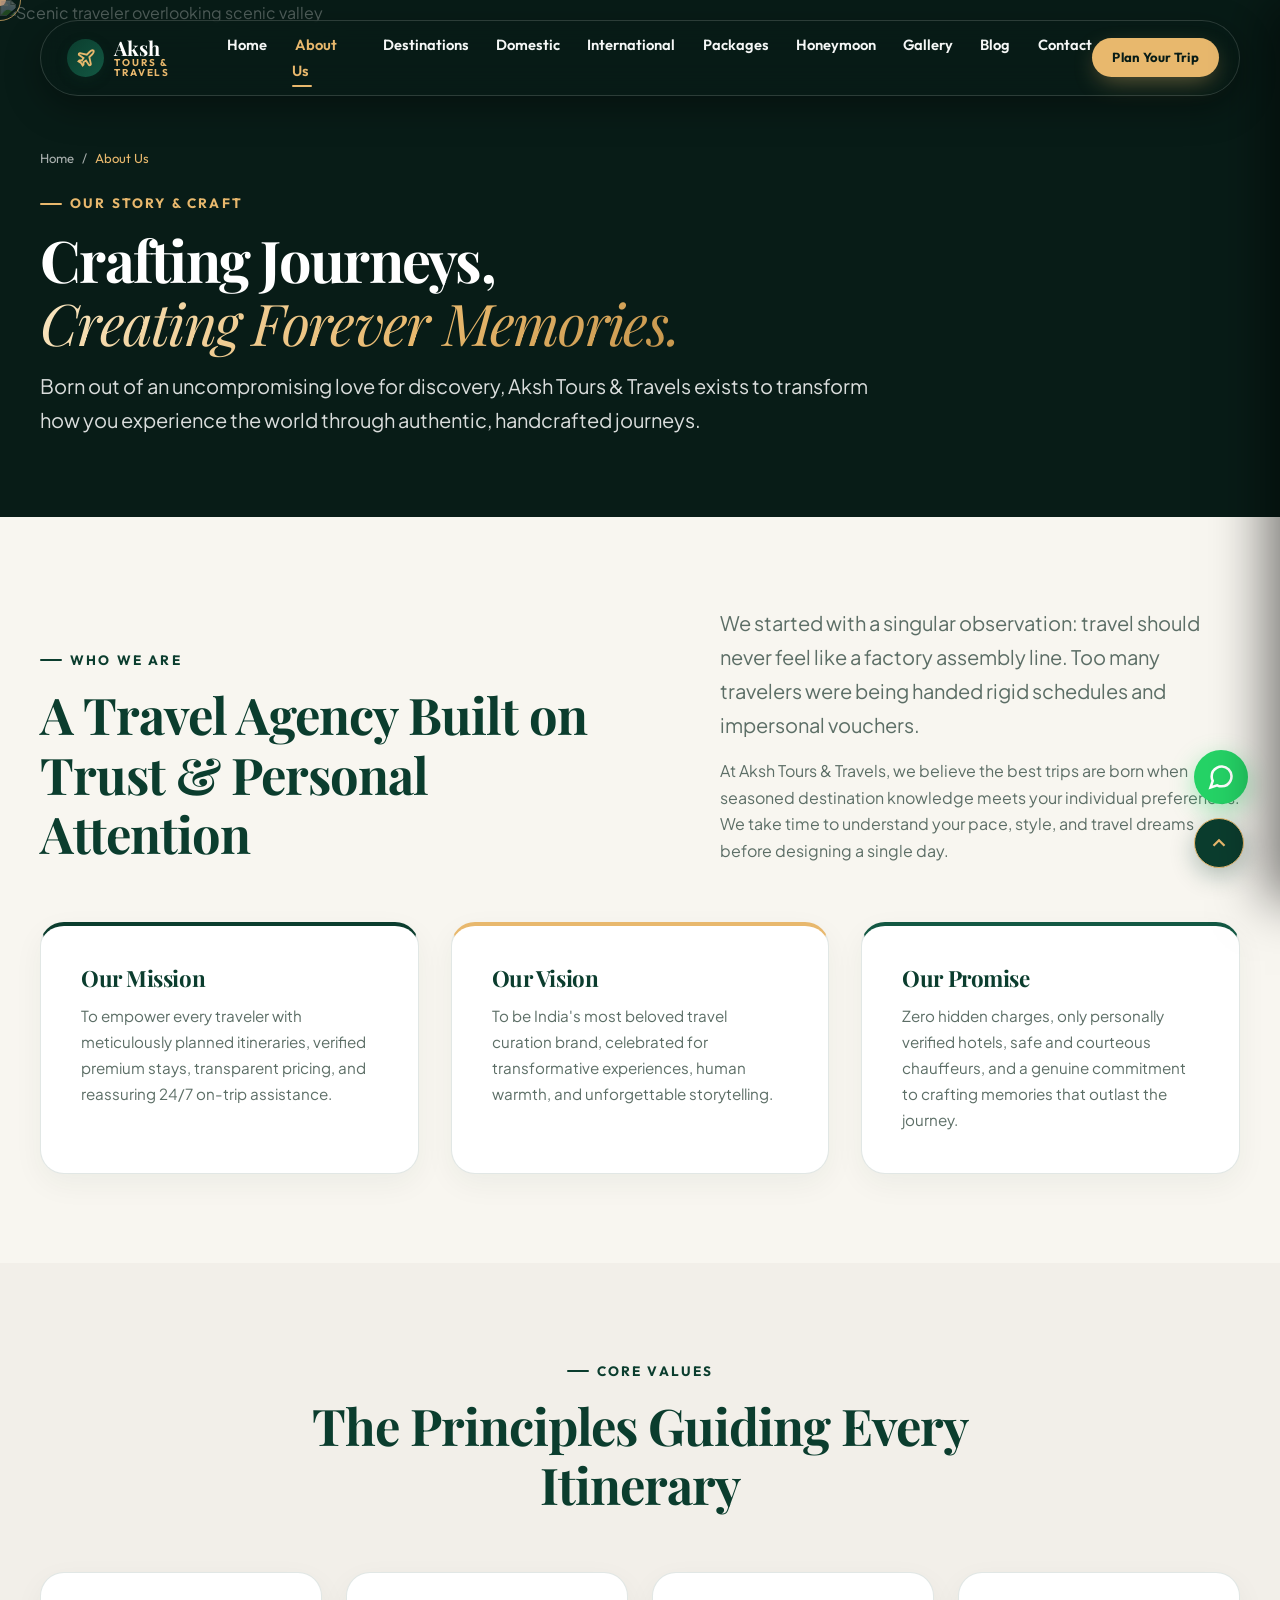
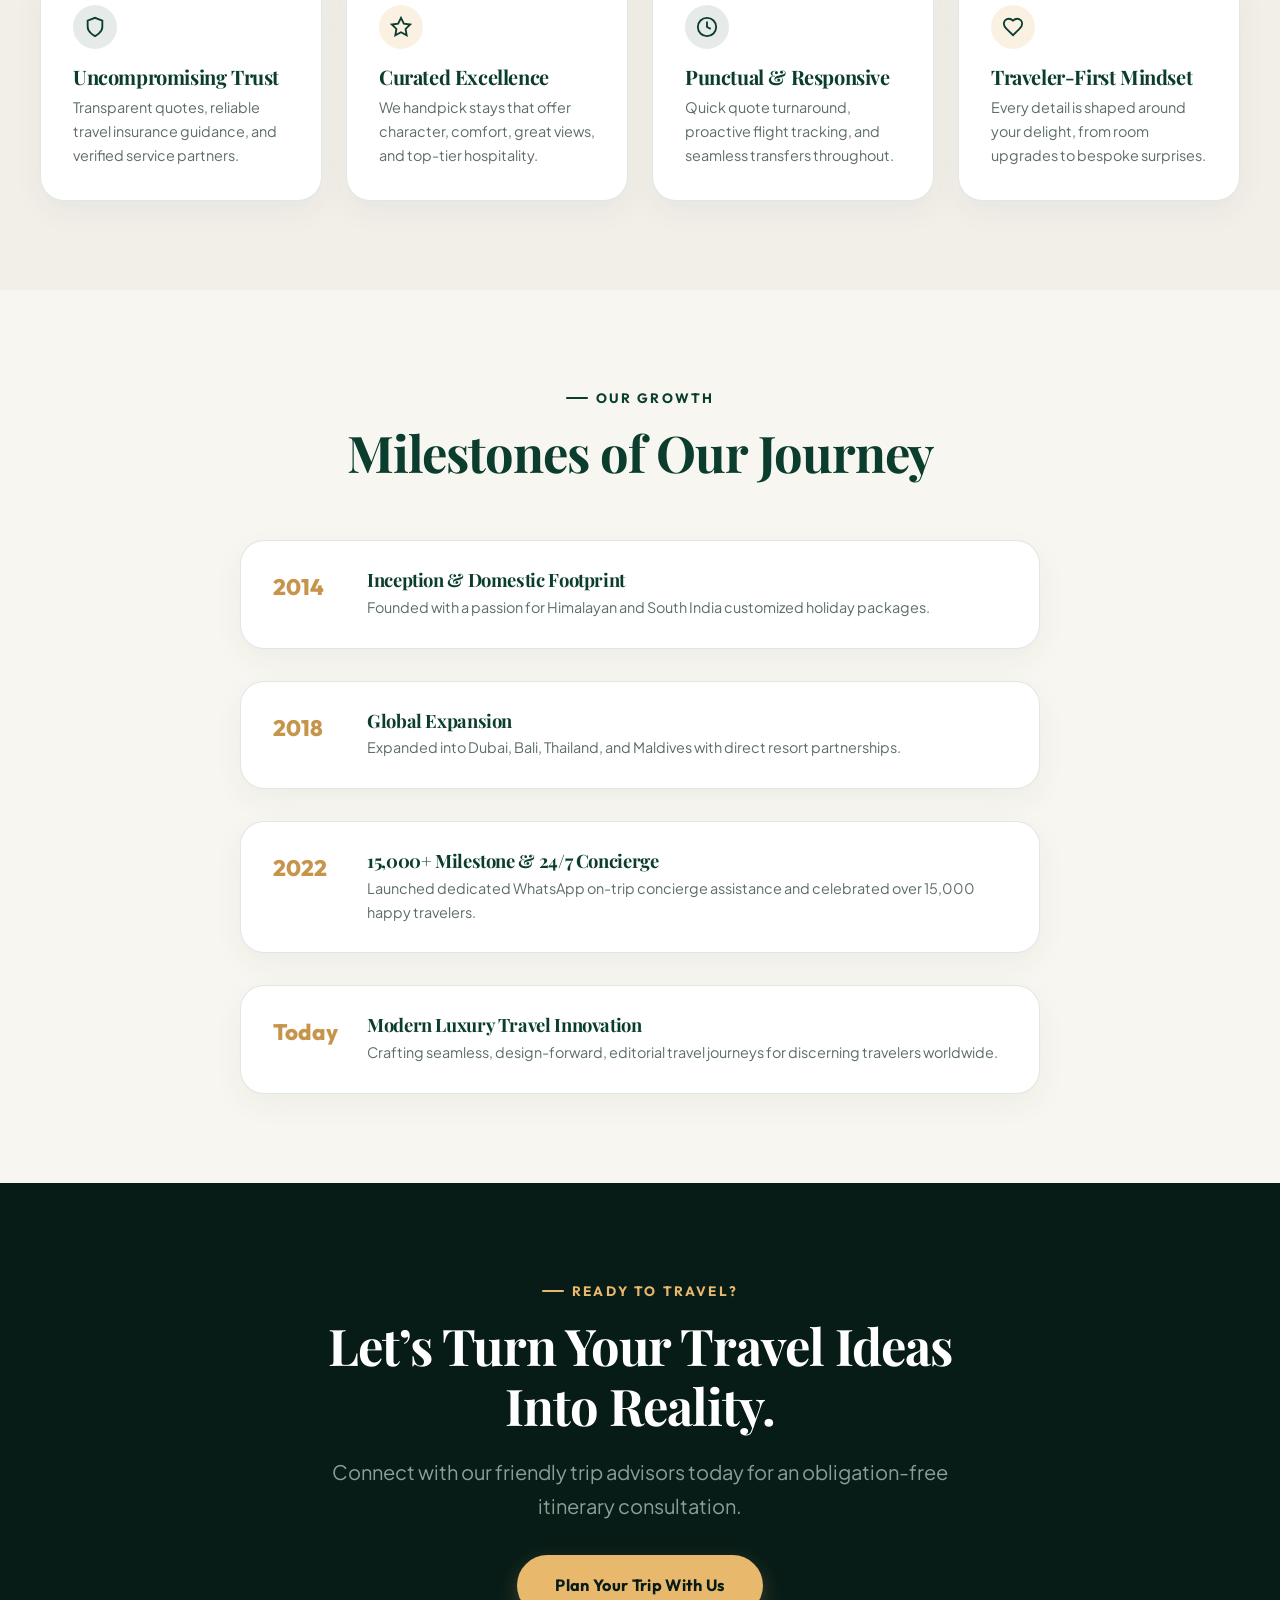
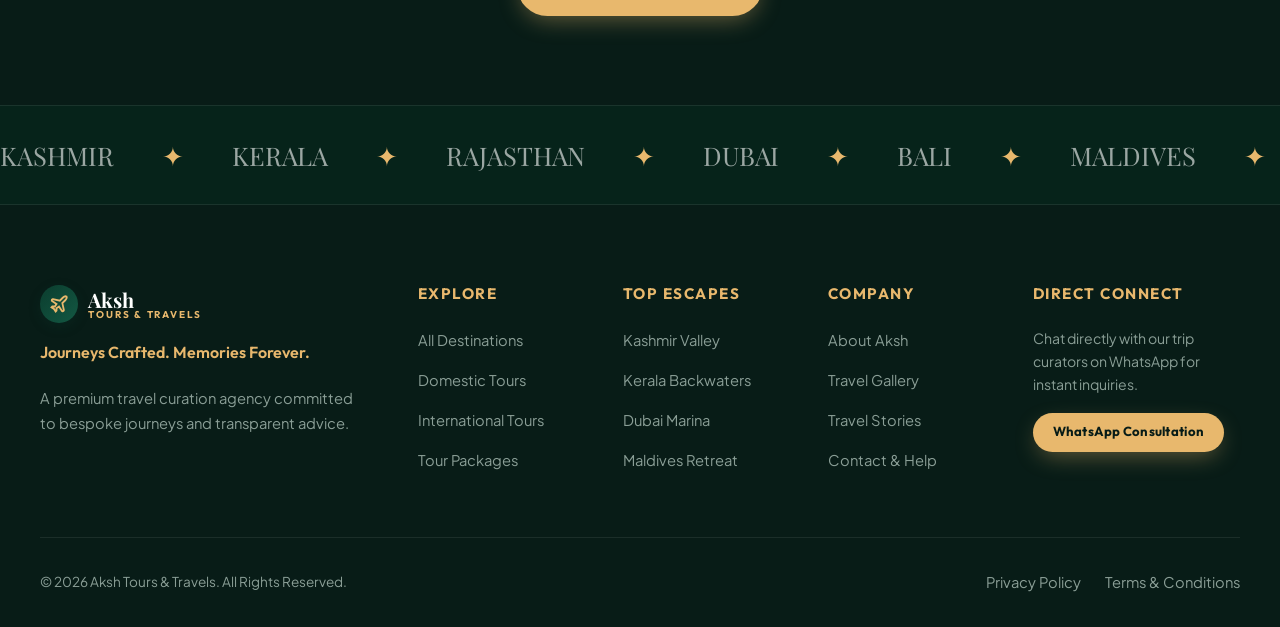
==== about.html @ 73341cf7 "initialize website frontend with HTML pages, CSS styling, and interactive JavaScript assets" ====
<!DOCTYPE html>
<html lang="en">
<head>
  <meta charset="UTF-8">
  <meta name="viewport" content="width=device-width, initial-scale=1.0">
  <title>About Us | Aksh Tours & Travels</title>
  <meta name="description" content="Discover the story, vision, and passion behind Aksh Tours & Travels. We craft bespoke journeys, personalized itineraries, and authentic travel memories.">
  
  <link rel="preconnect" href="https://fonts.googleapis.com">
  <link rel="preconnect" href="https://fonts.gstatic.com" crossorigin>
  <link href="https://fonts.googleapis.com/css2?family=Outfit:wght@400;500;600;700;800&family=Playfair+Display:ital,wght@0,400;0,600;0,700;1,400;1,600&family=Plus+Jakarta+Sans:wght@300;400;500;600;700&display=swap" rel="stylesheet">
  
  <link rel="stylesheet" href="assets/css/style.css">
  <link rel="stylesheet" href="assets/css/responsive.css">
</head>
<body>

  <div class="custom-cursor"></div>
  <div class="custom-cursor-follower"></div>

  <!-- Header -->
  <header class="site-header header-dark-mode">
    <div class="container">
      <nav class="navbar-container" aria-label="Main Navigation">
        <a href="index.html" class="brand-logo" aria-label="Aksh Tours and Travels Home">
          <div class="brand-logo-icon">
            <svg width="20" height="20" viewBox="0 0 24 24" fill="none" stroke="currentColor" stroke-width="2.2">
              <path d="M17.8 19.2 16 11l3.5-3.5C21 6 21.5 4 21 3c-1-.5-3 0-4.5 1.5L13 8 4.8 6.2c-.5-.1-.9.1-1.1.5l-.3.5c-.2.5-.1 1 .3 1.3L9 12l-2 3H4l-1 1 3 2 2 3 1-1v-3l3-2 3.5 5.3c.3.4.8.5 1.3.3l.5-.3c.4-.2.6-.6.5-1.1z"/>
            </svg>
          </div>
          <div class="brand-logo-text">
            <span class="main">Aksh</span>
            <span class="sub">Tours & Travels</span>
          </div>
        </a>

        <ul class="nav-menu">
          <li><a href="index.html" class="nav-link">Home</a></li>
          <li><a href="about.html" class="nav-link active">About Us</a></li>
          <li><a href="destinations.html" class="nav-link">Destinations</a></li>
          <li><a href="domestic.html" class="nav-link">Domestic</a></li>
          <li><a href="international.html" class="nav-link">International</a></li>
          <li><a href="packages.html" class="nav-link">Packages</a></li>
          <li><a href="honeymoon.html" class="nav-link">Honeymoon</a></li>
          <li><a href="gallery.html" class="nav-link">Gallery</a></li>
          <li><a href="blog.html" class="nav-link">Blog</a></li>
          <li><a href="contact.html" class="nav-link">Contact</a></li>
        </ul>

        <div class="nav-cta-group">
          <a href="contact.html" class="btn btn-primary btn-sm">Plan Your Trip</a>
          <button class="nav-toggle-btn" aria-label="Toggle navigation menu">
            <span></span><span></span><span></span>
          </button>
        </div>
      </nav>
    </div>
  </header>

  <!-- Mobile Drawer -->
  <div class="mobile-drawer-overlay"></div>
  <aside class="mobile-drawer">
    <div class="mobile-drawer-header">
      <div class="brand-logo">
        <div class="brand-logo-icon">
          <svg width="18" height="18" viewBox="0 0 24 24" fill="none" stroke="currentColor" stroke-width="2.2">
            <path d="M17.8 19.2 16 11l3.5-3.5C21 6 21.5 4 21 3c-1-.5-3 0-4.5 1.5L13 8 4.8 6.2c-.5-.1-.9.1-1.1.5l-.3.5c-.2.5-.1 1 .3 1.3L9 12l-2 3H4l-1 1 3 2 2 3 1-1v-3l3-2 3.5 5.3c.3.4.8.5 1.3.3l.5-.3c.4-.2.6-.6.5-1.1z"/>
          </svg>
        </div>
        <div class="brand-logo-text">
          <span class="main" style="color:#fff;">Aksh</span>
          <span class="sub" style="color:var(--color-secondary);">Tours & Travels</span>
        </div>
      </div>
      <button class="mobile-drawer-close btn-glass-dark btn-icon-round" aria-label="Close navigation menu">✕</button>
    </div>
    <ul class="mobile-nav-list">
      <li><a href="index.html" class="mobile-nav-link">Home</a></li>
      <li><a href="about.html" class="mobile-nav-link active">About Us</a></li>
      <li><a href="destinations.html" class="mobile-nav-link">Destinations</a></li>
      <li><a href="domestic.html" class="mobile-nav-link">Domestic Tours</a></li>
      <li><a href="international.html" class="mobile-nav-link">International Tours</a></li>
      <li><a href="packages.html" class="mobile-nav-link">Tour Packages</a></li>
      <li><a href="honeymoon.html" class="mobile-nav-link">Honeymoon Specials</a></li>
      <li><a href="gallery.html" class="mobile-nav-link">Travel Gallery</a></li>
      <li><a href="blog.html" class="mobile-nav-link">Travel Blog</a></li>
      <li><a href="contact.html" class="mobile-nav-link">Contact</a></li>
    </ul>
    <div class="mobile-drawer-footer">
      <a href="contact.html" class="btn btn-primary" style="width: 100%;">Plan Your Journey</a>
    </div>
  </aside>

  <main id="main-content">
    
    <!-- PAGE HERO -->
    <section class="page-hero">
      <img class="page-hero-bg" src="https://images.unsplash.com/photo-1469854523086-cc02fe5d8800?auto=format&fit=crop&w=1800&q=80" alt="Scenic traveler overlooking scenic valley">
      <div class="page-hero-overlay"></div>
      <div class="container">
        <div class="page-hero-content">
          <nav class="breadcrumb-nav" aria-label="Breadcrumb">
            <a href="index.html">Home</a> <span>/</span> <span style="color: var(--color-secondary);">About Us</span>
          </nav>
          <span class="eyebrow" style="color: var(--color-secondary);">Our Story & Craft</span>
          <h1 class="hero-title" style="font-size: clamp(2.2rem, 4.5vw, 4rem);">
            Crafting Journeys, <br>
            <span class="highlight">Creating Forever Memories.</span>
          </h1>
          <p class="lead-text" style="color: rgba(255,255,255,0.85); margin-top: 1rem;">
            Born out of an uncompromising love for discovery, Aksh Tours & Travels exists to transform how you experience the world through authentic, handcrafted journeys.
          </p>
        </div>
      </div>
    </section>

    <!-- OUR STORY SECTION -->
    <section class="section-padding">
      <div class="container">
        <div class="section-header-split">
          <div style="max-width: 580px;">
            <span class="eyebrow eyebrow-dark">Who We Are</span>
            <h2 class="section-title">A Travel Agency Built on Trust & Personal Attention</h2>
          </div>
          <div style="max-width: 520px;">
            <p class="lead-text">
              We started with a singular observation: travel should never feel like a factory assembly line. Too many travelers were being handed rigid schedules and impersonal vouchers.
            </p>
            <p style="margin-top: 1rem; color: var(--color-text-muted);">
              At Aksh Tours & Travels, we believe the best trips are born when seasoned destination knowledge meets your individual preferences. We take time to understand your pace, style, and travel dreams before designing a single day.
            </p>
          </div>
        </div>

        <div style="display: grid; grid-template-columns: repeat(auto-fit, minmax(300px, 1fr)); gap: 2rem; margin-top: 3rem;">
          <div class="solid-card" style="padding: 2.5rem; border-top: 4px solid var(--color-primary);">
            <h3 style="font-size: 1.4rem; margin-bottom: 0.75rem;">Our Mission</h3>
            <p style="color: var(--color-text-muted); font-size: 0.95rem; line-height: 1.7;">
              To empower every traveler with meticulously planned itineraries, verified premium stays, transparent pricing, and reassuring 24/7 on-trip assistance.
            </p>
          </div>

          <div class="solid-card" style="padding: 2.5rem; border-top: 4px solid var(--color-secondary);">
            <h3 style="font-size: 1.4rem; margin-bottom: 0.75rem;">Our Vision</h3>
            <p style="color: var(--color-text-muted); font-size: 0.95rem; line-height: 1.7;">
              To be India's most beloved travel curation brand, celebrated for transformative experiences, human warmth, and unforgettable storytelling.
            </p>
          </div>

          <div class="solid-card" style="padding: 2.5rem; border-top: 4px solid var(--color-primary-light);">
            <h3 style="font-size: 1.4rem; margin-bottom: 0.75rem;">Our Promise</h3>
            <p style="color: var(--color-text-muted); font-size: 0.95rem; line-height: 1.7;">
              Zero hidden charges, only personally verified hotels, safe and courteous chauffeurs, and a genuine commitment to crafting memories that outlast the journey.
            </p>
          </div>
        </div>
      </div>
    </section>

    <!-- VALUES BENTO GRID -->
    <section class="section-padding bg-sand">
      <div class="container">
        <div class="section-header text-center">
          <span class="eyebrow eyebrow-dark">Core Values</span>
          <h2 class="section-title">The Principles Guiding Every Itinerary</h2>
        </div>

        <div class="bento-grid" style="grid-template-columns: repeat(auto-fit, minmax(280px, 1fr));">
          
          <div class="solid-card" style="padding: 2rem;">
            <div style="width: 44px; height: 44px; border-radius: 50%; background: rgba(11,61,46,0.1); display: flex; align-items: center; justify-content: center; color: var(--color-primary); margin-bottom: 1rem;">
              <svg width="22" height="22" viewBox="0 0 24 24" fill="none" stroke="currentColor" stroke-width="2"><path d="M12 22s8-4 8-10V5l-8-3-8 3v7c0 6 8 10 8 10z"/></svg>
            </div>
            <h3 style="font-size: 1.25rem; margin-bottom: 0.5rem;">Uncompromising Trust</h3>
            <p style="font-size: 0.9rem; color: var(--color-text-muted);">Transparent quotes, reliable travel insurance guidance, and verified service partners.</p>
          </div>

          <div class="solid-card" style="padding: 2rem;">
            <div style="width: 44px; height: 44px; border-radius: 50%; background: rgba(232,184,109,0.2); display: flex; align-items: center; justify-content: center; color: var(--color-primary); margin-bottom: 1rem;">
              <svg width="22" height="22" viewBox="0 0 24 24" fill="none" stroke="currentColor" stroke-width="2"><polygon points="12 2 15.09 8.26 22 9.27 17 14.14 18.18 21.02 12 17.77 5.82 21.02 7 14.14 2 9.27 8.91 8.26 12 2"/></svg>
            </div>
            <h3 style="font-size: 1.25rem; margin-bottom: 0.5rem;">Curated Excellence</h3>
            <p style="font-size: 0.9rem; color: var(--color-text-muted);">We handpick stays that offer character, comfort, great views, and top-tier hospitality.</p>
          </div>

          <div class="solid-card" style="padding: 2rem;">
            <div style="width: 44px; height: 44px; border-radius: 50%; background: rgba(11,61,46,0.1); display: flex; align-items: center; justify-content: center; color: var(--color-primary); margin-bottom: 1rem;">
              <svg width="22" height="22" viewBox="0 0 24 24" fill="none" stroke="currentColor" stroke-width="2"><circle cx="12" cy="12" r="10"/><path d="M12 6v6l4 2"/></svg>
            </div>
            <h3 style="font-size: 1.25rem; margin-bottom: 0.5rem;">Punctual & Responsive</h3>
            <p style="font-size: 0.9rem; color: var(--color-text-muted);">Quick quote turnaround, proactive flight tracking, and seamless transfers throughout.</p>
          </div>

          <div class="solid-card" style="padding: 2rem;">
            <div style="width: 44px; height: 44px; border-radius: 50%; background: rgba(232,184,109,0.2); display: flex; align-items: center; justify-content: center; color: var(--color-primary); margin-bottom: 1rem;">
              <svg width="22" height="22" viewBox="0 0 24 24" fill="none" stroke="currentColor" stroke-width="2"><path d="M19 14c1.49-1.46 3-3.21 3-5.5A5.5 5.5 0 0 0 16.5 3c-1.76 0-3 .5-4.5 2-1.5-1.5-2.74-2-4.5-2A5.5 5.5 0 0 0 2 8.5c0 2.3 1.5 4.05 3 5.5l7 7Z"/></svg>
            </div>
            <h3 style="font-size: 1.25rem; margin-bottom: 0.5rem;">Traveler-First Mindset</h3>
            <p style="font-size: 0.9rem; color: var(--color-text-muted);">Every detail is shaped around your delight, from room upgrades to bespoke surprises.</p>
          </div>

        </div>
      </div>
    </section>

    <!-- MILESTONES TIMELINE -->
    <section class="section-padding">
      <div class="container">
        <div class="section-header text-center">
          <span class="eyebrow eyebrow-dark">Our Growth</span>
          <h2 class="section-title">Milestones of Our Journey</h2>
        </div>

        <div style="max-width: 800px; margin: 0 auto; display: flex; flex-direction: column; gap: 2rem; position: relative;">
          
          <div class="solid-card" style="padding: 1.75rem 2rem; display: flex; gap: 1.5rem; align-items: flex-start;">
            <div style="font-family: var(--font-accent); font-weight: 800; font-size: 1.4rem; color: var(--color-secondary-dark); min-width: 70px;">2014</div>
            <div>
              <h4 style="font-size: 1.15rem; margin-bottom: 0.35rem;">Inception & Domestic Footprint</h4>
              <p style="font-size: 0.9rem; color: var(--color-text-muted);">Founded with a passion for Himalayan and South India customized holiday packages.</p>
            </div>
          </div>

          <div class="solid-card" style="padding: 1.75rem 2rem; display: flex; gap: 1.5rem; align-items: flex-start;">
            <div style="font-family: var(--font-accent); font-weight: 800; font-size: 1.4rem; color: var(--color-secondary-dark); min-width: 70px;">2018</div>
            <div>
              <h4 style="font-size: 1.15rem; margin-bottom: 0.35rem;">Global Expansion</h4>
              <p style="font-size: 0.9rem; color: var(--color-text-muted);">Expanded into Dubai, Bali, Thailand, and Maldives with direct resort partnerships.</p>
            </div>
          </div>

          <div class="solid-card" style="padding: 1.75rem 2rem; display: flex; gap: 1.5rem; align-items: flex-start;">
            <div style="font-family: var(--font-accent); font-weight: 800; font-size: 1.4rem; color: var(--color-secondary-dark); min-width: 70px;">2022</div>
            <div>
              <h4 style="font-size: 1.15rem; margin-bottom: 0.35rem;">15,000+ Milestone & 24/7 Concierge</h4>
              <p style="font-size: 0.9rem; color: var(--color-text-muted);">Launched dedicated WhatsApp on-trip concierge assistance and celebrated over 15,000 happy travelers.</p>
            </div>
          </div>

          <div class="solid-card" style="padding: 1.75rem 2rem; display: flex; gap: 1.5rem; align-items: flex-start;">
            <div style="font-family: var(--font-accent); font-weight: 800; font-size: 1.4rem; color: var(--color-secondary-dark); min-width: 70px;">Today</div>
            <div>
              <h4 style="font-size: 1.15rem; margin-bottom: 0.35rem;">Modern Luxury Travel Innovation</h4>
              <p style="font-size: 0.9rem; color: var(--color-text-muted);">Crafting seamless, design-forward, editorial travel journeys for discerning travelers worldwide.</p>
            </div>
          </div>

        </div>
      </div>
    </section>

    <!-- ABOUT CTA -->
    <section class="section-padding bg-dark" style="text-align: center;">
      <div class="container" style="max-width: 750px;">
        <span class="eyebrow" style="color: var(--color-secondary);">Ready to Travel?</span>
        <h2 class="section-title" style="color: #fff; margin-bottom: 1.25rem;">Let’s Turn Your Travel Ideas Into Reality.</h2>
        <p class="lead-text" style="color: var(--color-text-subtle); margin-bottom: 2rem;">
          Connect with our friendly trip advisors today for an obligation-free itinerary consultation.
        </p>
        <a href="contact.html" class="btn btn-primary btn-lg">Plan Your Trip With Us</a>
      </div>
    </section>

  </main>

  <!-- MARQUEE & FOOTER -->
  <div class="destination-marquee-section" aria-hidden="true">
    <div class="marquee-track">
      <div class="marquee-item">KASHMIR <span class="sparkle">✦</span> KERALA <span class="sparkle">✦</span> RAJASTHAN <span class="sparkle">✦</span> DUBAI <span class="sparkle">✦</span> BALI <span class="sparkle">✦</span> MALDIVES <span class="sparkle">✦</span></div>
      <div class="marquee-item">KASHMIR <span class="sparkle">✦</span> KERALA <span class="sparkle">✦</span> RAJASTHAN <span class="sparkle">✦</span> DUBAI <span class="sparkle">✦</span> BALI <span class="sparkle">✦</span> MALDIVES <span class="sparkle">✦</span></div>
    </div>
  </div>

  <footer class="site-footer">
    <div class="container">
      <div class="footer-grid">
        <div class="footer-brand">
          <div class="brand-logo" style="margin-bottom: 1rem; color: #FFFFFF;">
            <div class="brand-logo-icon">
              <svg width="20" height="20" viewBox="0 0 24 24" fill="none" stroke="currentColor" stroke-width="2.2"><path d="M17.8 19.2 16 11l3.5-3.5C21 6 21.5 4 21 3c-1-.5-3 0-4.5 1.5L13 8 4.8 6.2c-.5-.1-.9.1-1.1.5l-.3.5c-.2.5-.1 1 .3 1.3L9 12l-2 3H4l-1 1 3 2 2 3 1-1v-3l3-2 3.5 5.3c.3.4.8.5 1.3.3l.5-.3c.4-.2.6-.6.5-1.1z"/></svg>
            </div>
            <div class="brand-logo-text">
              <span class="main">Aksh</span>
              <span class="sub">Tours & Travels</span>
            </div>
          </div>
          <p class="footer-tagline">Journeys Crafted. Memories Forever.</p>
          <p class="footer-desc">A premium travel curation agency committed to bespoke journeys and transparent advice.</p>
        </div>

        <div>
          <h4 class="footer-title">Explore</h4>
          <ul class="footer-links">
            <li><a href="destinations.html" class="footer-link">All Destinations</a></li>
            <li><a href="domestic.html" class="footer-link">Domestic Tours</a></li>
            <li><a href="international.html" class="footer-link">International Tours</a></li>
            <li><a href="packages.html" class="footer-link">Tour Packages</a></li>
          </ul>
        </div>

        <div>
          <h4 class="footer-title">Top Escapes</h4>
          <ul class="footer-links">
            <li><a href="package-details.html?dest=kashmir" class="footer-link">Kashmir Valley</a></li>
            <li><a href="package-details.html?dest=kerala" class="footer-link">Kerala Backwaters</a></li>
            <li><a href="package-details.html?dest=dubai" class="footer-link">Dubai Marina</a></li>
            <li><a href="honeymoon.html" class="footer-link">Maldives Retreat</a></li>
          </ul>
        </div>

        <div>
          <h4 class="footer-title">Company</h4>
          <ul class="footer-links">
            <li><a href="about.html" class="footer-link">About Aksh</a></li>
            <li><a href="gallery.html" class="footer-link">Travel Gallery</a></li>
            <li><a href="blog.html" class="footer-link">Travel Stories</a></li>
            <li><a href="contact.html" class="footer-link">Contact & Help</a></li>
          </ul>
        </div>

        <div>
          <h4 class="footer-title">Direct Connect</h4>
          <p style="font-size: 0.88rem; color: var(--color-text-subtle); margin-bottom: 1rem;">Chat directly with our trip curators on WhatsApp for instant inquiries.</p>
          <a href="https://wa.me/?text=Hello%20Aksh%20Tours" target="_blank" class="btn btn-primary btn-sm">WhatsApp Consultation</a>
        </div>
      </div>

      <div class="footer-bottom">
        <div>© 2026 Aksh Tours & Travels. All Rights Reserved.</div>
        <div style="display: flex; gap: 1.5rem;">
          <a href="#" class="footer-link">Privacy Policy</a>
          <a href="#" class="footer-link">Terms & Conditions</a>
        </div>
      </div>
    </div>
  </footer>

  <!-- Floating Actions -->
  <div class="floating-actions-container">
    <a href="https://wa.me/?text=Hello%20Aksh%20Tours" target="_blank" rel="noopener" class="fab-whatsapp" aria-label="Chat on WhatsApp">
      <svg width="28" height="28" viewBox="0 0 24 24" fill="none" stroke="currentColor" stroke-width="2.2"><path d="M21 11.5a8.38 8.38 0 0 1-.9 3.8 8.5 8.5 0 0 1-7.6 4.7 8.38 8.38 0 0 1-3.8-.9L3 21l1.9-5.7a8.38 8.38 0 0 1-.9-3.8 8.5 8.5 0 0 1 4.7-7.6 8.38 8.38 0 0 1 3.8-.9h.5a8.48 8.48 0 0 1 8 8v.5z"/></svg>
    </a>
    <button class="fab-back-to-top" aria-label="Scroll to top">
      <svg width="22" height="22" viewBox="0 0 24 24" fill="none" stroke="currentColor" stroke-width="2.5"><path d="m18 15-6-6-6 6"/></svg>
    </button>
  </div>

  <script src="https://cdn.jsdelivr.net/npm/gsap@3.12.5/dist/gsap.min.js"></script>
  <script src="https://cdn.jsdelivr.net/npm/gsap@3.12.5/dist/ScrollTrigger.min.js"></script>
  <script src="https://cdn.jsdelivr.net/gh/studio-freight/lenis@1.0.29/bundled/lenis.min.js"></script>
  <script src="assets/js/main.js"></script>
  <script src="assets/js/animations.js"></script>
</body>
</html>
---- assets/css/style.css ----
/* ==========================================================================
   AKSH TOURS & TRAVELS - MODERN LUXURY TRAVEL DESIGN SYSTEM
   "Journeys Crafted. Memories Forever."
   ========================================================================== */

/* --------------------------------------------------------------------------
   1. CSS CUSTOM PROPERTIES & TOKENS
   -------------------------------------------------------------------------- */
:root {
  /* Brand Color Palette */
  --color-primary: #0B3D2E;         /* Deep Royal Emerald */
  --color-primary-light: #135843;   /* Lighter Emerald */
  --color-primary-dark: #06231A;    /* Dark Forest */
  --color-secondary: #E8B86D;       /* Warm Champagne Gold */
  --color-secondary-light: #F3D29B; /* Soft Gold */
  --color-secondary-dark: #C6954B;  /* Deep Gold */
  
  --color-bg: #F8F6F0;              /* Warm Alabaster/Sand Off-white */
  --color-bg-card: #FFFFFF;         /* Crisp White */
  --color-bg-card-alt: #F2EFE9;     /* Soft Warm Gray */
  --color-dark: #081C17;            /* Rich Midnight Forest */
  --color-dark-surface: #0E2822;    /* Deep Surface */
  --color-dark-card: #14352D;       /* Elevated Dark Card */
  
  --color-white: #FFFFFF;
  --color-text-main: #172B24;       /* High Contrast Body Text */
  --color-text-muted: #5C6E66;      /* Muted Neutral */
  --color-text-light: #F5F7F6;      /* Light Text on Dark */
  --color-text-subtle: #8A9E96;     /* Subtle Text */
  --color-border: rgba(11, 61, 46, 0.12);
  --color-border-dark: rgba(255, 255, 255, 0.12);
  
  /* Glassmorphism Tokens */
  --glass-bg: rgba(255, 255, 255, 0.65);
  --glass-bg-hover: rgba(255, 255, 255, 0.85);
  --glass-dark-bg: rgba(8, 28, 23, 0.68);
  --glass-dark-card: rgba(14, 40, 34, 0.72);
  --glass-border: rgba(255, 255, 255, 0.35);
  --glass-border-dark: rgba(232, 184, 109, 0.25);
  --glass-blur: blur(16px);
  --glass-blur-lg: blur(28px);
  --glass-shadow: 0 16px 40px -10px rgba(8, 28, 23, 0.15);
  --glass-shadow-lg: 0 25px 60px -12px rgba(8, 28, 23, 0.25);
  
  /* Typography Scale */
  --font-serif: 'Playfair Display', Georgia, serif;
  --font-sans: 'Plus Jakarta Sans', -apple-system, BlinkMacSystemFont, 'Segoe UI', Roboto, sans-serif;
  --font-accent: 'Outfit', sans-serif;
  
  /* Layout Dimensions */
  --container-width: 1320px;
  --container-wide: 1540px;
  --header-height: 84px;
  --radius-sm: 8px;
  --radius-md: 16px;
  --radius-lg: 24px;
  --radius-xl: 36px;
  --radius-pill: 9999px;
  
  /* Transitions */
  --transition-fast: 0.2s cubic-bezier(0.16, 1, 0.3, 1);
  --transition-smooth: 0.45s cubic-bezier(0.16, 1, 0.3, 1);
  --transition-slow: 0.8s cubic-bezier(0.16, 1, 0.3, 1);
  --transition-bounce: 0.5s cubic-bezier(0.34, 1.56, 0.64, 1);
}

/* --------------------------------------------------------------------------
   2. RESET & BASE STYLES
   -------------------------------------------------------------------------- */
*, *::before, *::after {
  box-sizing: border-box;
  margin: 0;
  padding: 0;
}

html {
  font-size: 16px;
  -webkit-font-smoothing: antialiased;
  -moz-osx-font-smoothing: grayscale;
}

body {
  font-family: var(--font-sans);
  background-color: var(--color-bg);
  color: var(--color-text-main);
  line-height: 1.65;
  overflow-x: hidden;
  position: relative;
  min-height: 100vh;
}

body.no-scroll {
  overflow: hidden;
}

img, picture, video, canvas, svg {
  display: block;
  max-width: 100%;
  height: auto;
}

input, button, textarea, select {
  font: inherit;
  color: inherit;
}

a {
  color: inherit;
  text-decoration: none;
  transition: color var(--transition-fast);
}

button {
  cursor: pointer;
  border: none;
  background: none;
  outline: none;
}

ul, ol {
  list-style: none;
}

::selection {
  background-color: var(--color-secondary);
  color: var(--color-dark);
}

:focus-visible {
  outline: 2px solid var(--color-secondary);
  outline-offset: 4px;
}

/* --------------------------------------------------------------------------
   3. TYPOGRAPHY
   -------------------------------------------------------------------------- */
h1, h2, h3, h4, h5, h6 {
  font-family: var(--font-serif);
  color: var(--color-primary);
  line-height: 1.15;
  font-weight: 700;
  letter-spacing: -0.02em;
}

.hero-title {
  font-size: clamp(2.4rem, 5.8vw + 0.8rem, 5.2rem);
  font-weight: 700;
  line-height: 1.08;
  letter-spacing: -0.03em;
  color: var(--color-white);
}

.hero-title .highlight {
  font-style: italic;
  font-weight: 400;
  color: var(--color-secondary);
  background: linear-gradient(135deg, #F9E7C4 0%, #E8B86D 60%, #C6954B 100%);
  -webkit-background-clip: text;
  -webkit-text-fill-color: transparent;
}

.section-title {
  font-size: clamp(1.85rem, 3.2vw + 0.6rem, 3.4rem);
  font-weight: 700;
  line-height: 1.18;
}

.card-title {
  font-size: 1.35rem;
  font-weight: 700;
}

.eyebrow {
  display: inline-flex;
  align-items: center;
  gap: 0.5rem;
  font-family: var(--font-accent);
  font-size: 0.85rem;
  font-weight: 700;
  text-transform: uppercase;
  letter-spacing: 0.16em;
  color: var(--color-secondary);
  margin-bottom: 0.85rem;
}

.eyebrow-dark {
  color: var(--color-primary);
}

.eyebrow::before {
  content: '';
  display: inline-block;
  width: 22px;
  height: 2px;
  background-color: currentColor;
  border-radius: 2px;
}

.lead-text {
  font-size: clamp(1.05rem, 1.2vw + 0.3rem, 1.25rem);
  color: var(--color-text-muted);
  line-height: 1.7;
}

/* --------------------------------------------------------------------------
   4. LAYOUT UTILITIES
   -------------------------------------------------------------------------- */
.container {
  width: 100%;
  max-width: var(--container-width);
  margin-left: auto;
  margin-right: auto;
  padding-left: clamp(1rem, 3.5vw, 2.5rem);
  padding-right: clamp(1rem, 3.5vw, 2.5rem);
}

.section-padding {
  padding-top: clamp(4rem, 7vw, 7.5rem);
  padding-bottom: clamp(4rem, 7vw, 7.5rem);
}

.section-header {
  margin-bottom: clamp(2.5rem, 4.5vw, 4rem);
}

.section-header.text-center {
  text-align: center;
  max-width: 780px;
  margin-left: auto;
  margin-right: auto;
}

.section-header-split {
  display: flex;
  justify-content: space-between;
  align-items: flex-end;
  gap: 2rem;
  flex-wrap: wrap;
  margin-bottom: clamp(2.5rem, 4.5vw, 4rem);
}

.bg-dark {
  background-color: var(--color-dark);
  color: var(--color-text-light);
}

.bg-sand {
  background-color: var(--color-bg-card-alt);
}

/* --------------------------------------------------------------------------
   5. CUSTOM CURSOR
   -------------------------------------------------------------------------- */
.custom-cursor {
  position: fixed;
  top: 0;
  left: 0;
  width: 12px;
  height: 12px;
  background-color: var(--color-secondary);
  border-radius: 50%;
  pointer-events: none;
  z-index: 9999;
  transform: translate(-50%, -50%);
  mix-blend-mode: exclusion;
}

.custom-cursor-follower {
  position: fixed;
  top: 0;
  left: 0;
  width: 42px;
  height: 42px;
  border: 1.5px solid rgba(232, 184, 109, 0.7);
  border-radius: 50%;
  pointer-events: none;
  z-index: 9998;
  transform: translate(-50%, -50%);
}

.custom-cursor.active {
  width: 45px;
  height: 45px;
  background-color: rgba(232, 184, 109, 0.3);
}

@media (pointer: coarse), (max-width: 1024px) {
  .custom-cursor, .custom-cursor-follower {
    display: none !important;
  }
}

/* --------------------------------------------------------------------------
   6. FLOATING GLASS NAVBAR
   -------------------------------------------------------------------------- */
.site-header {
  position: fixed;
  top: 0;
  left: 0;
  width: 100%;
  z-index: 1000;
  padding: 1.25rem 0;
  transition: transform 0.4s cubic-bezier(0.16, 1, 0.3, 1), padding 0.4s ease;
}

.site-header.header-hidden {
  transform: translateY(-110%);
}

.site-header.scrolled {
  padding: 0.75rem 0;
}

.navbar-container {
  display: flex;
  align-items: center;
  justify-content: space-between;
  background: rgba(8, 28, 23, 0.82);
  backdrop-filter: var(--glass-blur);
  -webkit-backdrop-filter: var(--glass-blur);
  border: 1px solid rgba(255, 255, 255, 0.15);
  border-radius: var(--radius-pill);
  padding: 0.65rem 1.25rem 0.65rem 1.65rem;
  box-shadow: 0 12px 35px rgba(0, 0, 0, 0.35);
  transition: background 0.3s ease, border-color 0.3s ease, box-shadow 0.3s ease;
}

.brand-logo {
  display: flex;
  align-items: center;
  gap: 0.65rem;
  font-family: var(--font-serif);
  font-weight: 700;
  font-size: 1.35rem;
  color: var(--color-white);
  letter-spacing: -0.02em;
  text-decoration: none;
}

.brand-logo-icon {
  width: 38px;
  height: 38px;
  background: linear-gradient(135deg, var(--color-primary) 0%, var(--color-primary-light) 100%);
  border-radius: 50%;
  display: flex;
  align-items: center;
  justify-content: center;
  color: var(--color-secondary);
  box-shadow: 0 4px 12px rgba(11, 61, 46, 0.25);
  transition: transform var(--transition-fast);
}

.brand-logo:hover .brand-logo-icon {
  transform: rotate(15deg) scale(1.05);
}

.brand-logo-text {
  display: flex;
  flex-direction: column;
  line-height: 1.05;
}

.brand-logo-text .main {
  font-size: 1.25rem;
  letter-spacing: -0.01em;
}

.brand-logo-text .sub {
  font-family: var(--font-accent);
  font-size: 0.62rem;
  text-transform: uppercase;
  letter-spacing: 0.18em;
  color: var(--color-secondary);
  font-weight: 700;
}

.nav-menu {
  display: flex;
  align-items: center;
  gap: 1.5rem;
}

.nav-link {
  font-family: var(--font-accent);
  font-size: 0.92rem;
  font-weight: 600;
  color: var(--color-text-light);
  position: relative;
  padding: 0.4rem 0.2rem;
  transition: color var(--transition-fast);
}

.nav-link::after {
  content: '';
  position: absolute;
  bottom: 0;
  left: 0;
  width: 0;
  height: 2px;
  background-color: var(--color-secondary);
  border-radius: 2px;
  transition: width var(--transition-fast);
}

.nav-link:hover, .nav-link.active {
  color: var(--color-secondary);
}

.nav-link:hover::after, .nav-link.active::after {
  width: 100%;
}

.nav-cta-group {
  display: flex;
  align-items: center;
  gap: 0.85rem;
}

.nav-toggle-btn {
  display: none;
  width: 44px;
  height: 44px;
  border-radius: 50%;
  background: rgba(255, 255, 255, 0.2);
  align-items: center;
  justify-content: center;
  flex-direction: column;
  gap: 5px;
  border: 1px solid var(--glass-border);
}

.nav-toggle-btn span {
  display: block;
  width: 20px;
  height: 2px;
  background-color: var(--color-white);
  border-radius: 2px;
  transition: transform 0.3s ease, opacity 0.3s ease;
}

.nav-toggle-btn.is-active span:nth-child(1) {
  transform: translateY(7px) rotate(45deg);
}

.nav-toggle-btn.is-active span:nth-child(2) {
  opacity: 0;
}

.nav-toggle-btn.is-active span:nth-child(3) {
  transform: translateY(-7px) rotate(-45deg);
}

/* Mobile Drawer */
.mobile-drawer {
  position: fixed;
  top: 0;
  right: 0;
  width: 100%;
  max-width: 400px;
  height: 100vh;
  background: var(--color-dark);
  z-index: 1050;
  padding: 2.5rem 2rem;
  display: flex;
  flex-direction: column;
  justify-content: space-between;
  transform: translateX(100%);
  transition: transform 0.5s cubic-bezier(0.16, 1, 0.3, 1);
  box-shadow: -15px 0 50px rgba(0, 0, 0, 0.5);
  overflow-y: auto;
}

.mobile-drawer.is-open {
  transform: translateX(0);
}

.mobile-drawer-overlay {
  position: fixed;
  inset: 0;
  background: rgba(0, 0, 0, 0.6);
  backdrop-filter: blur(6px);
  z-index: 1040;
  opacity: 0;
  visibility: hidden;
  transition: opacity 0.4s ease, visibility 0.4s ease;
}

.mobile-drawer-overlay.is-open {
  opacity: 1;
  visibility: visible;
}

.mobile-drawer-header {
  display: flex;
  align-items: center;
  justify-content: space-between;
  padding-bottom: 1.5rem;
  border-bottom: 1px solid rgba(255, 255, 255, 0.1);
}

.mobile-nav-list {
  display: flex;
  flex-direction: column;
  gap: 1.15rem;
  margin: 2rem 0;
}

.mobile-nav-link {
  font-family: var(--font-serif);
  font-size: 1.45rem;
  color: var(--color-text-light);
  display: flex;
  align-items: center;
  justify-content: space-between;
  transition: color var(--transition-fast), transform var(--transition-fast);
}

.mobile-nav-link:hover, .mobile-nav-link.active {
  color: var(--color-secondary);
  transform: translateX(8px);
}

.mobile-nav-link .tag {
  font-family: var(--font-accent);
  font-size: 0.7rem;
  padding: 0.2rem 0.6rem;
  border-radius: var(--radius-pill);
  background: rgba(232, 184, 109, 0.15);
  color: var(--color-secondary);
}

.mobile-drawer-footer {
  padding-top: 1.5rem;
  border-top: 1px solid rgba(255, 255, 255, 0.1);
}

/* --------------------------------------------------------------------------
   7. BUTTONS & INTERACTIVE ELEMENTS
   -------------------------------------------------------------------------- */
.btn {
  display: inline-flex;
  align-items: center;
  justify-content: center;
  gap: 0.65rem;
  font-family: var(--font-accent);
  font-size: 0.92rem;
  font-weight: 700;
  letter-spacing: 0.02em;
  padding: 0.85rem 1.85rem;
  border-radius: var(--radius-pill);
  transition: all var(--transition-smooth);
  position: relative;
  overflow: hidden;
  text-decoration: none;
  white-space: nowrap;
}

.btn-primary {
  background: var(--color-secondary);
  color: var(--color-dark);
  box-shadow: 0 8px 24px -6px rgba(232, 184, 109, 0.45);
}

.btn-primary:hover {
  background: var(--color-secondary-light);
  transform: translateY(-2px);
  box-shadow: 0 12px 28px -6px rgba(232, 184, 109, 0.6);
  color: var(--color-dark);
}

.btn-emerald {
  background: var(--color-primary);
  color: var(--color-white);
  box-shadow: 0 8px 24px -6px rgba(11, 61, 46, 0.35);
}

.btn-emerald:hover {
  background: var(--color-primary-light);
  transform: translateY(-2px);
  box-shadow: 0 12px 28px -6px rgba(11, 61, 46, 0.5);
  color: var(--color-white);
}

.btn-glass {
  background: var(--glass-bg);
  backdrop-filter: var(--glass-blur);
  -webkit-backdrop-filter: var(--glass-blur);
  border: 1px solid var(--glass-border);
  color: var(--color-text-main);
}

.btn-glass:hover {
  background: var(--glass-bg-hover);
  transform: translateY(-2px);
}

.btn-glass-dark {
  background: rgba(255, 255, 255, 0.1);
  backdrop-filter: var(--glass-blur);
  -webkit-backdrop-filter: var(--glass-blur);
  border: 1px solid rgba(255, 255, 255, 0.2);
  color: var(--color-white);
}

.btn-glass-dark:hover {
  background: rgba(255, 255, 255, 0.2);
  border-color: var(--color-secondary);
  color: var(--color-secondary);
  transform: translateY(-2px);
}

.btn-outline {
  border: 1.5px solid var(--color-primary);
  color: var(--color-primary);
  background: transparent;
}

.btn-outline:hover {
  background: var(--color-primary);
  color: var(--color-white);
  transform: translateY(-2px);
}

.btn-sm {
  padding: 0.55rem 1.25rem;
  font-size: 0.82rem;
}

.btn-lg {
  padding: 1.05rem 2.4rem;
  font-size: 1.02rem;
}

.btn-icon-round {
  width: 44px;
  height: 44px;
  padding: 0;
  border-radius: 50%;
}

.btn .icon-arrow {
  transition: transform var(--transition-fast);
}

.btn:hover .icon-arrow {
  transform: translateX(4px);
}

/* --------------------------------------------------------------------------
   8. CARDS & BENTO GRID SYSTEM
   -------------------------------------------------------------------------- */
.glass-card {
  background: var(--glass-bg);
  backdrop-filter: var(--glass-blur);
  -webkit-backdrop-filter: var(--glass-blur);
  border: 1px solid var(--glass-border);
  border-radius: var(--radius-lg);
  box-shadow: var(--glass-shadow);
  transition: transform var(--transition-smooth), box-shadow var(--transition-smooth);
}

.glass-card-dark {
  background: var(--glass-dark-card);
  backdrop-filter: var(--glass-blur-lg);
  -webkit-backdrop-filter: var(--glass-blur-lg);
  border: 1px solid var(--glass-border-dark);
  border-radius: var(--radius-lg);
  box-shadow: 0 20px 50px rgba(0, 0, 0, 0.35);
  color: var(--color-text-light);
  transition: transform var(--transition-smooth), box-shadow var(--transition-smooth);
}

.glass-card-dark:hover {
  transform: translateY(-6px);
  border-color: rgba(232, 184, 109, 0.5);
}

.solid-card {
  background: var(--color-bg-card);
  border: 1px solid var(--color-border);
  border-radius: var(--radius-lg);
  box-shadow: 0 10px 30px rgba(11, 61, 46, 0.05);
  transition: transform var(--transition-smooth), box-shadow var(--transition-smooth);
}

.solid-card:hover {
  transform: translateY(-6px);
  box-shadow: 0 20px 45px rgba(11, 61, 46, 0.1);
}

/* Bento Grid System */
.bento-grid {
  display: grid;
  gap: 1.5rem;
}

.bento-grid-8 {
  grid-template-columns: repeat(12, 1fr);
  grid-auto-rows: 240px;
}

.bento-col-12 { grid-column: span 12; }
.bento-col-8  { grid-column: span 8; }
.bento-col-7  { grid-column: span 7; }
.bento-col-6  { grid-column: span 6; }
.bento-col-5  { grid-column: span 5; }
.bento-col-4  { grid-column: span 4; }
.bento-col-3  { grid-column: span 3; }

.bento-row-1  { grid-row: span 1; }
.bento-row-2  { grid-row: span 2; }
.bento-row-3  { grid-row: span 3; }

.bento-card {
  position: relative;
  border-radius: var(--radius-lg);
  overflow: hidden;
  display: flex;
  flex-direction: column;
  justify-content: flex-end;
  padding: 2rem;
  background-size: cover;
  background-position: center;
  transition: transform var(--transition-smooth), box-shadow var(--transition-smooth);
}

.bento-card::before {
  content: '';
  position: absolute;
  inset: 0;
  background: linear-gradient(180deg, rgba(8, 28, 23, 0.1) 0%, rgba(8, 28, 23, 0.45) 50%, rgba(8, 28, 23, 0.94) 100%);
  z-index: 1;
}

.bento-card .bento-bg-img {
  position: absolute;
  inset: 0;
  width: 100%;
  height: 100%;
  object-fit: cover;
  transition: transform 0.8s cubic-bezier(0.16, 1, 0.3, 1);
  z-index: 0;
}

.bento-card:hover .bento-bg-img {
  transform: scale(1.08);
}

.bento-card .bento-content {
  position: relative;
  z-index: 2;
  color: var(--color-white);
}

.bento-card .bento-badge {
  display: inline-flex;
  align-items: center;
  gap: 0.4rem;
  font-family: var(--font-accent);
  font-size: 0.72rem;
  font-weight: 700;
  text-transform: uppercase;
  letter-spacing: 0.1em;
  padding: 0.35rem 0.85rem;
  border-radius: var(--radius-pill);
  background: rgba(255, 255, 255, 0.2);
  backdrop-filter: blur(8px);
  border: 1px solid rgba(255, 255, 255, 0.3);
  margin-bottom: 0.75rem;
  color: var(--color-secondary);
}

.bento-card .bento-title {
  font-size: 1.6rem;
  color: var(--color-white);
  margin-bottom: 0.4rem;
}

.bento-card .bento-desc {
  font-size: 0.92rem;
  color: rgba(255, 255, 255, 0.85);
  margin-bottom: 1rem;
  max-width: 480px;
}

.bento-card .bento-footer {
  display: flex;
  align-items: center;
  justify-content: space-between;
  border-top: 1px solid rgba(255, 255, 255, 0.18);
  padding-top: 0.85rem;
}

/* --------------------------------------------------------------------------
   9. HERO SECTION & THREE.JS CANVAS
   -------------------------------------------------------------------------- */
.hero-section {
  position: relative;
  min-height: 100vh;
  display: flex;
  align-items: center;
  padding-top: calc(var(--header-height) + 2rem);
  padding-bottom: 6rem;
  overflow: hidden;
  background-color: var(--color-dark);
}

.hero-bg {
  position: absolute;
  inset: 0;
  z-index: 0;
}

.hero-bg-img {
  width: 100%;
  height: 100%;
  object-fit: cover;
}

.hero-overlay {
  position: absolute;
  inset: 0;
  background: radial-gradient(circle at 75% 30%, rgba(19, 88, 67, 0.4) 0%, transparent 60%),
              linear-gradient(180deg, rgba(8, 28, 23, 0.6) 0%, rgba(8, 28, 23, 0.4) 40%, rgba(8, 28, 23, 0.95) 100%);
  z-index: 1;
}

.three-canvas-container {
  position: absolute;
  inset: 0;
  z-index: 2;
  pointer-events: none;
}

.hero-content {
  position: relative;
  z-index: 3;
  max-width: 920px;
}

.hero-meta-badge {
  display: inline-flex;
  align-items: center;
  gap: 0.6rem;
  background: rgba(255, 255, 255, 0.12);
  backdrop-filter: blur(12px);
  -webkit-backdrop-filter: blur(12px);
  border: 1px solid rgba(255, 255, 255, 0.25);
  padding: 0.45rem 1.15rem;
  border-radius: var(--radius-pill);
  font-family: var(--font-accent);
  font-size: 0.85rem;
  font-weight: 600;
  color: var(--color-secondary);
  margin-bottom: 1.5rem;
}

.hero-meta-badge .dot {
  width: 8px;
  height: 8px;
  border-radius: 50%;
  background-color: var(--color-secondary);
  box-shadow: 0 0 10px var(--color-secondary);
}

.hero-description {
  font-size: clamp(1.1rem, 1.4vw + 0.3rem, 1.4rem);
  color: rgba(255, 255, 255, 0.88);
  line-height: 1.6;
  max-width: 680px;
  margin: 1.5rem 0 2.5rem;
}

.hero-cta-group {
  display: flex;
  align-items: center;
  gap: 1.25rem;
  flex-wrap: wrap;
}

/* --------------------------------------------------------------------------
   10. QUICK SEARCH FLOATING BAR
   -------------------------------------------------------------------------- */
.quick-search-wrapper {
  position: relative;
  z-index: 10;
  margin-top: -3.5rem;
  margin-bottom: 3rem;
}

.quick-search-card {
  background: var(--glass-bg);
  backdrop-filter: var(--glass-blur-lg);
  -webkit-backdrop-filter: var(--glass-blur-lg);
  border: 1px solid rgba(255, 255, 255, 0.6);
  border-radius: var(--radius-xl);
  padding: 1.75rem 2rem;
  box-shadow: 0 25px 60px rgba(8, 28, 23, 0.12);
}

.quick-search-form {
  display: grid;
  grid-template-columns: 1.2fr 1fr 1fr 1fr auto;
  gap: 1.25rem;
  align-items: center;
}

.search-field-group {
  display: flex;
  flex-direction: column;
  gap: 0.35rem;
  padding: 0.5rem 0.85rem;
  border-radius: var(--radius-md);
  background: rgba(255, 255, 255, 0.6);
  border: 1px solid rgba(11, 61, 46, 0.08);
  transition: all var(--transition-fast);
}

.search-field-group:focus-within {
  background: #FFFFFF;
  border-color: var(--color-secondary);
}

.search-field-label {
  font-family: var(--font-accent);
  font-size: 0.72rem;
  font-weight: 700;
  text-transform: uppercase;
  letter-spacing: 0.08em;
  color: var(--color-primary);
  display: flex;
  align-items: center;
  gap: 0.35rem;
}

.search-field-input, .search-field-select {
  border: none;
  background: transparent;
  font-size: 0.95rem;
  font-weight: 600;
  color: var(--color-text-main);
  outline: none;
  width: 100%;
}

/* --------------------------------------------------------------------------
   11. HORIZONTAL PINNED SLIDER
   -------------------------------------------------------------------------- */
.horizontal-scroll-section {
  position: relative;
  overflow: hidden;
  background-color: var(--color-dark);
  color: var(--color-white);
  min-height: 100vh;
  display: flex;
  flex-direction: column;
  justify-content: center;
  padding: 2.5rem 0;
}

.horizontal-scroll-header {
  margin-bottom: 1.5rem;
}

.horizontal-track-wrapper {
  width: 100%;
  display: flex;
  align-items: center;
  overflow: hidden;
}

.horizontal-track {
  display: flex;
  gap: 2rem;
  padding: 0 4vw;
  width: max-content;
  will-change: transform;
}

.horizontal-card {
  width: clamp(300px, 25vw, 380px);
  height: clamp(380px, 50vh, 460px);
  flex-shrink: 0;
  position: relative;
  border-radius: var(--radius-xl);
  overflow: hidden;
  transition: transform var(--transition-smooth);
}

.horizontal-card img {
  width: 100%;
  height: 100%;
  object-fit: cover;
  transition: transform 0.8s cubic-bezier(0.16, 1, 0.3, 1);
}

.horizontal-card:hover img {
  transform: scale(1.08);
}

.horizontal-card .card-overlay {
  position: absolute;
  inset: 0;
  background: linear-gradient(180deg, rgba(8, 28, 23, 0.1) 0%, rgba(8, 28, 23, 0.5) 50%, rgba(8, 28, 23, 0.95) 100%);
  padding: 1.75rem;
  display: flex;
  flex-direction: column;
  justify-content: flex-end;
  color: var(--color-white);
}

/* --------------------------------------------------------------------------
   12. VERTICAL SPLIT-SCREEN SHOWCASE
   -------------------------------------------------------------------------- */
.vertical-showcase-section {
  position: relative;
  background-color: var(--color-dark);
  color: var(--color-white);
}

.split-showcase-container {
  display: grid;
  grid-template-columns: 1fr 1fr;
  min-height: 100vh;
}

.split-text-col {
  padding: 6rem 4rem 6rem 8vw;
  display: flex;
  flex-direction: column;
  justify-content: center;
}

.split-showcase-item {
  min-height: 65vh;
  display: flex;
  flex-direction: column;
  justify-content: center;
  opacity: 0.3;
  transition: opacity 0.5s ease;
}

.split-showcase-item.is-active {
  opacity: 1;
}

.split-visual-col {
  position: sticky;
  top: 0;
  height: 100vh;
  overflow: hidden;
}

.split-image-layer {
  position: absolute;
  inset: 0;
  width: 100%;
  height: 100%;
  object-fit: cover;
  opacity: 0;
  transform: scale(1.08);
  transition: opacity 0.8s cubic-bezier(0.16, 1, 0.3, 1), transform 0.8s cubic-bezier(0.16, 1, 0.3, 1);
}

.split-image-layer.is-active {
  opacity: 1;
  transform: scale(1);
}

/* --------------------------------------------------------------------------
   13. TIMELINE & STATS
   -------------------------------------------------------------------------- */
.timeline-track {
  position: relative;
  display: grid;
  grid-template-columns: repeat(4, 1fr);
  gap: 2rem;
  margin-top: 3.5rem;
}

.timeline-track::before {
  content: '';
  position: absolute;
  top: 32px;
  left: 0;
  width: 100%;
  height: 2px;
  background: rgba(11, 61, 46, 0.15);
  z-index: 0;
}

.timeline-progress-bar {
  position: absolute;
  top: 32px;
  left: 0;
  height: 2px;
  background: linear-gradient(90deg, var(--color-primary), var(--color-secondary));
  z-index: 1;
  width: 0%;
  transition: width 0.6s ease;
}

.timeline-step {
  position: relative;
  z-index: 2;
}

.timeline-node {
  width: 64px;
  height: 64px;
  border-radius: 50%;
  background: var(--color-bg-card);
  border: 2px solid var(--color-primary);
  display: flex;
  align-items: center;
  justify-content: center;
  font-family: var(--font-accent);
  font-weight: 800;
  font-size: 1.15rem;
  color: var(--color-primary);
  margin-bottom: 1.5rem;
  box-shadow: 0 10px 25px rgba(11, 61, 46, 0.1);
  transition: all var(--transition-smooth);
}

.timeline-step:hover .timeline-node {
  background: var(--color-primary);
  color: var(--color-secondary);
  transform: scale(1.1);
  border-color: var(--color-secondary);
}

.stats-strip {
  background: var(--color-dark);
  color: var(--color-white);
  padding: 4rem 0;
  border-top: 1px solid rgba(255, 255, 255, 0.1);
  border-bottom: 1px solid rgba(255, 255, 255, 0.1);
}

.stats-grid {
  display: grid;
  grid-template-columns: repeat(4, 1fr);
  gap: 2rem;
  text-align: center;
}

.stat-item {
  display: flex;
  flex-direction: column;
  align-items: center;
}

.stat-number {
  font-family: var(--font-serif);
  font-size: clamp(2.5rem, 4vw, 4rem);
  font-weight: 700;
  color: var(--color-secondary);
  line-height: 1;
  margin-bottom: 0.5rem;
}

.stat-label {
  font-family: var(--font-accent);
  font-size: 0.9rem;
  font-weight: 600;
  text-transform: uppercase;
  letter-spacing: 0.08em;
  color: rgba(255, 255, 255, 0.7);
}

.stat-note {
  font-size: 0.72rem;
  color: var(--color-text-subtle);
  margin-top: 0.25rem;
}

/* --------------------------------------------------------------------------
   14. TESTIMONIALS & FAQ
   -------------------------------------------------------------------------- */
.testimonial-card {
  background: var(--glass-bg);
  backdrop-filter: var(--glass-blur);
  -webkit-backdrop-filter: var(--glass-blur);
  border: 1px solid var(--glass-border);
  border-radius: var(--radius-xl);
  padding: 2.5rem;
  height: 100%;
  display: flex;
  flex-direction: column;
  justify-content: space-between;
}

.testimonial-quote {
  font-family: var(--font-serif);
  font-size: 1.15rem;
  line-height: 1.65;
  color: var(--color-text-main);
  margin-bottom: 2rem;
  font-style: italic;
}

.testimonial-author {
  display: flex;
  align-items: center;
  gap: 1rem;
}

.author-avatar {
  width: 52px;
  height: 52px;
  border-radius: 50%;
  object-fit: cover;
  border: 2px solid var(--color-secondary);
}

.author-info h4 {
  font-size: 1.05rem;
  margin-bottom: 0.2rem;
}

.author-info p {
  font-size: 0.85rem;
  color: var(--color-text-muted);
}

.star-rating {
  display: flex;
  gap: 3px;
  color: var(--color-secondary);
  margin-bottom: 1rem;
}

/* FAQ Accordion */
.faq-accordion {
  display: flex;
  flex-direction: column;
  gap: 1rem;
  max-width: 860px;
  margin: 0 auto;
}

.faq-item {
  border: 1px solid var(--color-border);
  background: var(--color-bg-card);
  border-radius: var(--radius-md);
  overflow: hidden;
  transition: all var(--transition-fast);
}

.faq-item.is-open {
  border-color: var(--color-secondary);
  box-shadow: 0 10px 30px rgba(11, 61, 46, 0.08);
}

.faq-trigger {
  width: 100%;
  padding: 1.4rem 1.75rem;
  display: flex;
  align-items: center;
  justify-content: space-between;
  text-align: left;
  font-family: var(--font-serif);
  font-size: 1.2rem;
  font-weight: 700;
  color: var(--color-primary);
  background: none;
  border: none;
  cursor: pointer;
}

.faq-icon {
  width: 32px;
  height: 32px;
  border-radius: 50%;
  background: var(--color-bg-card-alt);
  display: flex;
  align-items: center;
  justify-content: center;
  flex-shrink: 0;
  transition: transform var(--transition-smooth), background-color var(--transition-fast);
}

.faq-item.is-open .faq-icon {
  transform: rotate(180deg);
  background-color: var(--color-secondary);
  color: var(--color-dark);
}

.faq-content {
  max-height: 0;
  overflow: hidden;
  transition: max-height 0.45s cubic-bezier(0.16, 1, 0.3, 1);
}

.faq-content-inner {
  padding: 0 1.75rem 1.5rem;
  color: var(--color-text-muted);
  line-height: 1.7;
}

/* --------------------------------------------------------------------------
   15. FORMS & TRIP PLANNER
   -------------------------------------------------------------------------- */
.trip-planner-card {
  background: var(--glass-bg);
  backdrop-filter: var(--glass-blur-lg);
  -webkit-backdrop-filter: var(--glass-blur-lg);
  border: 1px solid var(--glass-border);
  border-radius: var(--radius-xl);
  padding: clamp(2rem, 5vw, 3.5rem);
  box-shadow: var(--glass-shadow-lg);
}

.form-grid {
  display: grid;
  grid-template-columns: repeat(2, 1fr);
  gap: 1.5rem;
}

.form-group-full {
  grid-column: span 2;
}

.form-label {
  display: block;
  font-family: var(--font-accent);
  font-size: 0.85rem;
  font-weight: 700;
  color: var(--color-primary);
  margin-bottom: 0.5rem;
}

.form-control {
  width: 100%;
  padding: 0.95rem 1.25rem;
  background: rgba(255, 255, 255, 0.85);
  border: 1.5px solid rgba(11, 61, 46, 0.15);
  border-radius: var(--radius-md);
  color: var(--color-text-main);
  font-size: 0.95rem;
  outline: none;
}

.form-control:focus {
  background: #FFFFFF;
  border-color: var(--color-secondary-dark);
  box-shadow: 0 0 0 4px rgba(232, 184, 109, 0.2);
}

.form-helper {
  font-size: 0.75rem;
  color: var(--color-text-muted);
  margin-top: 0.35rem;
}

/* --------------------------------------------------------------------------
   16. LIGHTBOX MODAL
   -------------------------------------------------------------------------- */
.lightbox-modal {
  position: fixed;
  inset: 0;
  background: rgba(8, 28, 23, 0.95);
  backdrop-filter: blur(16px);
  z-index: 2000;
  display: flex;
  align-items: center;
  justify-content: center;
  opacity: 0;
  visibility: hidden;
  transition: opacity 0.4s ease, visibility 0.4s ease;
  padding: 2rem;
}

.lightbox-modal.is-open {
  opacity: 1;
  visibility: visible;
}

.lightbox-content {
  position: relative;
  max-width: 90vw;
  max-height: 85vh;
  display: flex;
  flex-direction: column;
  align-items: center;
}

.lightbox-image {
  max-width: 100%;
  max-height: 75vh;
  object-fit: contain;
  border-radius: var(--radius-md);
  box-shadow: 0 25px 80px rgba(0, 0, 0, 0.6);
}

.lightbox-caption {
  color: var(--color-white);
  margin-top: 1rem;
  font-family: var(--font-serif);
  font-size: 1.2rem;
  text-align: center;
}

.lightbox-close, .lightbox-prev, .lightbox-next {
  position: absolute;
  color: var(--color-white);
  background: rgba(255, 255, 255, 0.15);
  border: 1px solid rgba(255, 255, 255, 0.3);
  border-radius: 50%;
  width: 48px;
  height: 48px;
  display: flex;
  align-items: center;
  justify-content: center;
  cursor: pointer;
  transition: background var(--transition-fast), transform var(--transition-fast);
}

.lightbox-close:hover, .lightbox-prev:hover, .lightbox-next:hover {
  background: var(--color-secondary);
  color: var(--color-dark);
}

.lightbox-close { top: -20px; right: -20px; }
.lightbox-prev { left: -70px; top: 50%; transform: translateY(-50%); }
.lightbox-next { right: -70px; top: 50%; transform: translateY(-50%); }

/* --------------------------------------------------------------------------
   17. FLOATING ACTIONS
   -------------------------------------------------------------------------- */
.floating-actions-container {
  position: fixed;
  bottom: 2rem;
  right: 2rem;
  display: flex;
  flex-direction: column;
  gap: 0.85rem;
  z-index: 990;
}

.fab-whatsapp {
  width: 54px;
  height: 54px;
  background: #25D366;
  color: #FFFFFF;
  border-radius: 50%;
  display: flex;
  align-items: center;
  justify-content: center;
  box-shadow: 0 8px 25px rgba(37, 211, 102, 0.4);
  transition: transform var(--transition-bounce);
  text-decoration: none;
}

.fab-whatsapp:hover {
  transform: scale(1.12);
  color: #FFFFFF;
}

.fab-back-to-top {
  width: 50px;
  height: 50px;
  background: var(--color-primary);
  color: var(--color-secondary);
  border-radius: 50%;
  display: flex;
  align-items: center;
  justify-content: center;
  border: 1px solid var(--color-secondary);
  box-shadow: 0 8px 24px rgba(11, 61, 46, 0.3);
  opacity: 0;
  visibility: hidden;
  transform: translateY(15px);
  transition: all var(--transition-smooth);
  cursor: pointer;
}

.fab-back-to-top.is-visible {
  opacity: 1;
  visibility: visible;
  transform: translateY(0);
}

/* --------------------------------------------------------------------------
   18. FOOTER & MARQUEE
   -------------------------------------------------------------------------- */
.destination-marquee-section {
  background: var(--color-primary-dark);
  padding: 1.75rem 0;
  overflow: hidden;
  border-top: 1px solid rgba(255, 255, 255, 0.08);
  border-bottom: 1px solid rgba(255, 255, 255, 0.08);
}

.marquee-track {
  display: flex;
  width: max-content;
  gap: 3rem;
  animation: marqueeScroll 32s linear infinite;
}

.marquee-item {
  font-family: var(--font-serif);
  font-size: 1.6rem;
  color: rgba(255, 255, 255, 0.6);
  display: flex;
  align-items: center;
  gap: 3rem;
  white-space: nowrap;
}

.marquee-item .sparkle {
  color: var(--color-secondary);
}

@keyframes marqueeScroll {
  from { transform: translateX(0); }
  to { transform: translateX(-50%); }
}

.site-footer {
  background-color: var(--color-dark);
  color: var(--color-text-light);
  padding-top: 5rem;
  padding-bottom: 2rem;
  position: relative;
  overflow: hidden;
}

.footer-grid {
  display: grid;
  grid-template-columns: 2fr 1fr 1fr 1fr 1.5fr;
  gap: 3rem;
  margin-bottom: 4rem;
}

.footer-brand h3 {
  font-size: 1.8rem;
  color: var(--color-white);
  margin-bottom: 0.75rem;
}

.footer-tagline {
  font-family: var(--font-accent);
  color: var(--color-secondary);
  font-weight: 600;
  margin-bottom: 1.25rem;
}

.footer-desc {
  color: var(--color-text-subtle);
  font-size: 0.92rem;
  line-height: 1.7;
  margin-bottom: 1.75rem;
  max-width: 320px;
}

.footer-title {
  font-family: var(--font-accent);
  font-size: 0.95rem;
  font-weight: 700;
  text-transform: uppercase;
  letter-spacing: 0.1em;
  color: var(--color-secondary);
  margin-bottom: 1.5rem;
}

.footer-links {
  display: flex;
  flex-direction: column;
  gap: 0.85rem;
}

.footer-link {
  color: var(--color-text-subtle);
  font-size: 0.92rem;
  transition: color var(--transition-fast), transform var(--transition-fast);
  display: inline-block;
}

.footer-link:hover {
  color: var(--color-white);
  transform: translateX(4px);
}

.footer-bottom {
  display: flex;
  align-items: center;
  justify-content: space-between;
  padding-top: 2rem;
  border-top: 1px solid rgba(255, 255, 255, 0.08);
  font-size: 0.85rem;
  color: var(--color-text-subtle);
  flex-wrap: wrap;
  gap: 1rem;
}

/* Inner Page Hero Styling */
.page-hero {
  position: relative;
  padding-top: calc(var(--header-height) + 4rem);
  padding-bottom: 5rem;
  background-color: var(--color-dark);
  color: var(--color-white);
  overflow: hidden;
}

.page-hero-overlay {
  position: absolute;
  inset: 0;
  background: linear-gradient(180deg, rgba(8, 28, 23, 0.7) 0%, rgba(8, 28, 23, 0.95) 100%);
  z-index: 1;
}

.page-hero-bg {
  position: absolute;
  inset: 0;
  width: 100%;
  height: 100%;
  object-fit: cover;
}

.page-hero-content {
  position: relative;
  z-index: 2;
  max-width: 840px;
}

.breadcrumb-nav {
  display: flex;
  align-items: center;
  gap: 0.5rem;
  font-family: var(--font-accent);
  font-size: 0.82rem;
  color: rgba(255, 255, 255, 0.65);
  margin-bottom: 1rem;
}

.breadcrumb-nav a:hover {
  color: var(--color-secondary);
}

.tab-filter-container {
  display: flex;
  align-items: center;
  gap: 0.75rem;
  flex-wrap: wrap;
  margin-bottom: 2.5rem;
}

.tab-btn {
  padding: 0.6rem 1.4rem;
  border-radius: var(--radius-pill);
  font-family: var(--font-accent);
  font-size: 0.85rem;
  font-weight: 700;
  background: var(--color-bg-card);
  color: var(--color-text-main);
  border: 1px solid var(--color-border);
  transition: all var(--transition-fast);
}

.tab-btn:hover, .tab-btn.active {
  background: var(--color-primary);
  color: var(--color-secondary);
  border-color: var(--color-primary);
}
---- assets/css/responsive.css ----
/* ==========================================================================
   AKSH TOURS & TRAVELS - RESPONSIVE & BREAKPOINT STYLES
   ========================================================================== */

/* --------------------------------------------------------------------------
   1. LARGE DESKTOP (1440px+)
   -------------------------------------------------------------------------- */
@media (min-width: 1440px) {
  :root {
    --container-width: 1380px;
    --container-wide: 1600px;
  }
  
  .bento-grid-8 {
    grid-auto-rows: 270px;
  }
  
  .hero-content {
    max-width: 1040px;
  }
}

/* --------------------------------------------------------------------------
   2. STANDARD DESKTOP & LAPTOP (1024px - 1439px)
   -------------------------------------------------------------------------- */
@media (max-width: 1280px) {
  .bento-grid-8 {
    grid-auto-rows: 230px;
  }
  
  .footer-grid {
    grid-template-columns: 2fr 1fr 1fr 1fr 1.2fr;
    gap: 2rem;
  }
  
  .quick-search-form {
    grid-template-columns: 1.2fr 1fr 1fr 1fr auto;
    gap: 0.85rem;
  }
}

@media (max-width: 1080px) {
  .nav-menu {
    gap: 1.15rem;
  }
  
  .nav-link {
    font-size: 0.85rem;
  }
}

/* --------------------------------------------------------------------------
   3. TABLET LANDSCAPE & PORTRAIT (768px - 1023px)
   -------------------------------------------------------------------------- */
@media (max-width: 1023px) {
  :root {
    --header-height: 76px;
  }
  
  /* Navbar changes */
  .nav-menu, .nav-cta-group .btn-emerald {
    display: none;
  }
  
  .nav-toggle-btn {
    display: flex;
  }
  
  /* Bento Grid Tablet Adaptations */
  .bento-grid-8 {
    grid-template-columns: repeat(6, 1fr);
    grid-auto-rows: 220px;
  }
  
  .bento-col-12 { grid-column: span 6; }
  .bento-col-8  { grid-column: span 6; }
  .bento-col-7  { grid-column: span 6; }
  .bento-col-6  { grid-column: span 6; }
  .bento-col-5  { grid-column: span 6; }
  .bento-col-4  { grid-column: span 3; }
  .bento-col-3  { grid-column: span 3; }
  
  /* Quick search card */
  .quick-search-wrapper {
    margin-top: -2rem;
  }
  
  .quick-search-form {
    grid-template-columns: 1fr 1fr;
  }
  
  .quick-search-form .btn-primary {
    grid-column: span 2;
  }
  
  /* Timeline Grid */
  .timeline-track {
    grid-template-columns: repeat(2, 1fr);
    gap: 2.5rem 1.5rem;
  }
  
  .timeline-track::before, .timeline-progress-bar {
    display: none;
  }
  
  /* Stats Strip */
  .stats-grid {
    grid-template-columns: repeat(2, 1fr);
    gap: 2.5rem 1.5rem;
  }
  
  /* Split Showcase */
  .split-showcase-container {
    grid-template-columns: 1fr;
  }
  
  .split-visual-col {
    position: relative;
    height: 450px;
  }
  
  .split-text-col {
    padding: 3rem 1.5rem;
  }
  
  .split-showcase-item {
    min-height: auto;
    opacity: 1;
    margin-bottom: 3rem;
  }
  
  /* Footer Grid */
  .footer-grid {
    grid-template-columns: 1fr 1fr;
    gap: 2.5rem;
  }
  
  .footer-brand {
    grid-column: span 2;
  }
  
  .form-grid {
    grid-template-columns: 1fr;
  }
  
  .form-group-full {
    grid-column: span 1;
  }
}

/* --------------------------------------------------------------------------
   4. MOBILE (320px - 767px)
   -------------------------------------------------------------------------- */
@media (max-width: 767px) {
  :root {
    --header-height: 70px;
  }
  
  .navbar-container {
    padding: 0.5rem 0.85rem 0.5rem 1.15rem;
  }
  
  .brand-logo-text .main {
    font-size: 1.1rem;
  }
  
  .brand-logo-text .sub {
    font-size: 0.55rem;
  }
  
  /* Bento Grid Mobile */
  .bento-grid-8 {
    grid-template-columns: 1fr;
    grid-auto-rows: minmax(260px, auto);
  }
  
  .bento-col-12, .bento-col-8, .bento-col-7, .bento-col-6, 
  .bento-col-5, .bento-col-4, .bento-col-3 {
    grid-column: span 1;
    min-height: 280px;
  }
  
  .bento-row-1, .bento-row-2, .bento-row-3 {
    grid-row: span 1;
  }
  
  /* Hero section adjustments */
  .hero-section {
    padding-top: calc(var(--header-height) + 1.5rem);
    padding-bottom: 4.5rem;
    min-height: auto;
  }
  
  .hero-cta-group {
    flex-direction: column;
    align-items: stretch;
    width: 100%;
  }
  
  .hero-cta-group .btn {
    width: 100%;
  }
  
  .quick-search-wrapper {
    margin-top: 1.5rem;
    margin-bottom: 2rem;
  }
  
  .quick-search-card {
    padding: 1.5rem 1.25rem;
  }
  
  .quick-search-form {
    grid-template-columns: 1fr;
    gap: 0.85rem;
  }
  
  .quick-search-form .btn-primary {
    grid-column: span 1;
    width: 100%;
  }
  
  /* Section Split Header */
  .section-header-split {
    flex-direction: column;
    align-items: flex-start;
    gap: 1rem;
  }
  
  /* Timeline Grid Mobile */
  .timeline-track {
    grid-template-columns: 1fr;
    gap: 2rem;
  }
  
  .timeline-node {
    width: 50px;
    height: 50px;
    font-size: 1rem;
    margin-bottom: 0.85rem;
  }
  
  /* Horizontal scroll section converted for touch mobile */
  .horizontal-track-wrapper {
    height: auto;
    overflow-x: auto;
    -webkit-overflow-scrolling: touch;
    padding: 1.5rem 0;
  }
  
  .horizontal-track {
    padding: 0 1rem;
    gap: 1.25rem;
  }
  
  .horizontal-card {
    width: 280px;
    height: 420px;
  }
  
  /* Stats Grid */
  .stats-grid {
    grid-template-columns: 1fr 1fr;
    gap: 2rem 1rem;
  }
  
  .stat-number {
    font-size: 2.3rem;
  }
  
  /* Footer Mobile */
  .footer-grid {
    grid-template-columns: 1fr;
    gap: 2.5rem;
  }
  
  .footer-brand {
    grid-column: span 1;
  }
  
  .footer-bottom {
    flex-direction: column;
    text-align: center;
    gap: 0.75rem;
  }
  
  /* Floating Action Buttons */
  .floating-actions-container {
    bottom: 1.25rem;
    right: 1.25rem;
  }
  
  .fab-whatsapp {
    width: 48px;
    height: 48px;
  }
  
  .fab-back-to-top {
    width: 44px;
    height: 44px;
  }
  
  /* Lightbox Mobile */
  .lightbox-modal {
    padding: 1rem;
  }
  
  .lightbox-prev {
    left: 5px;
  }
  
  .lightbox-next {
    right: 5px;
  }
  
  .lightbox-close {
    top: 5px;
    right: 5px;
  }
}

/* --------------------------------------------------------------------------
   5. ACCESSIBILITY & PREFERS REDUCED MOTION
   -------------------------------------------------------------------------- */
@media (prefers-reduced-motion: reduce) {
  *, *::before, *::after {
    animation-duration: 0.01ms !important;
    animation-iteration-count: 1 !important;
    transition-duration: 0.01ms !important;
    scroll-behavior: auto !important;
  }
  
  .marquee-track {
    animation: none;
  }
}
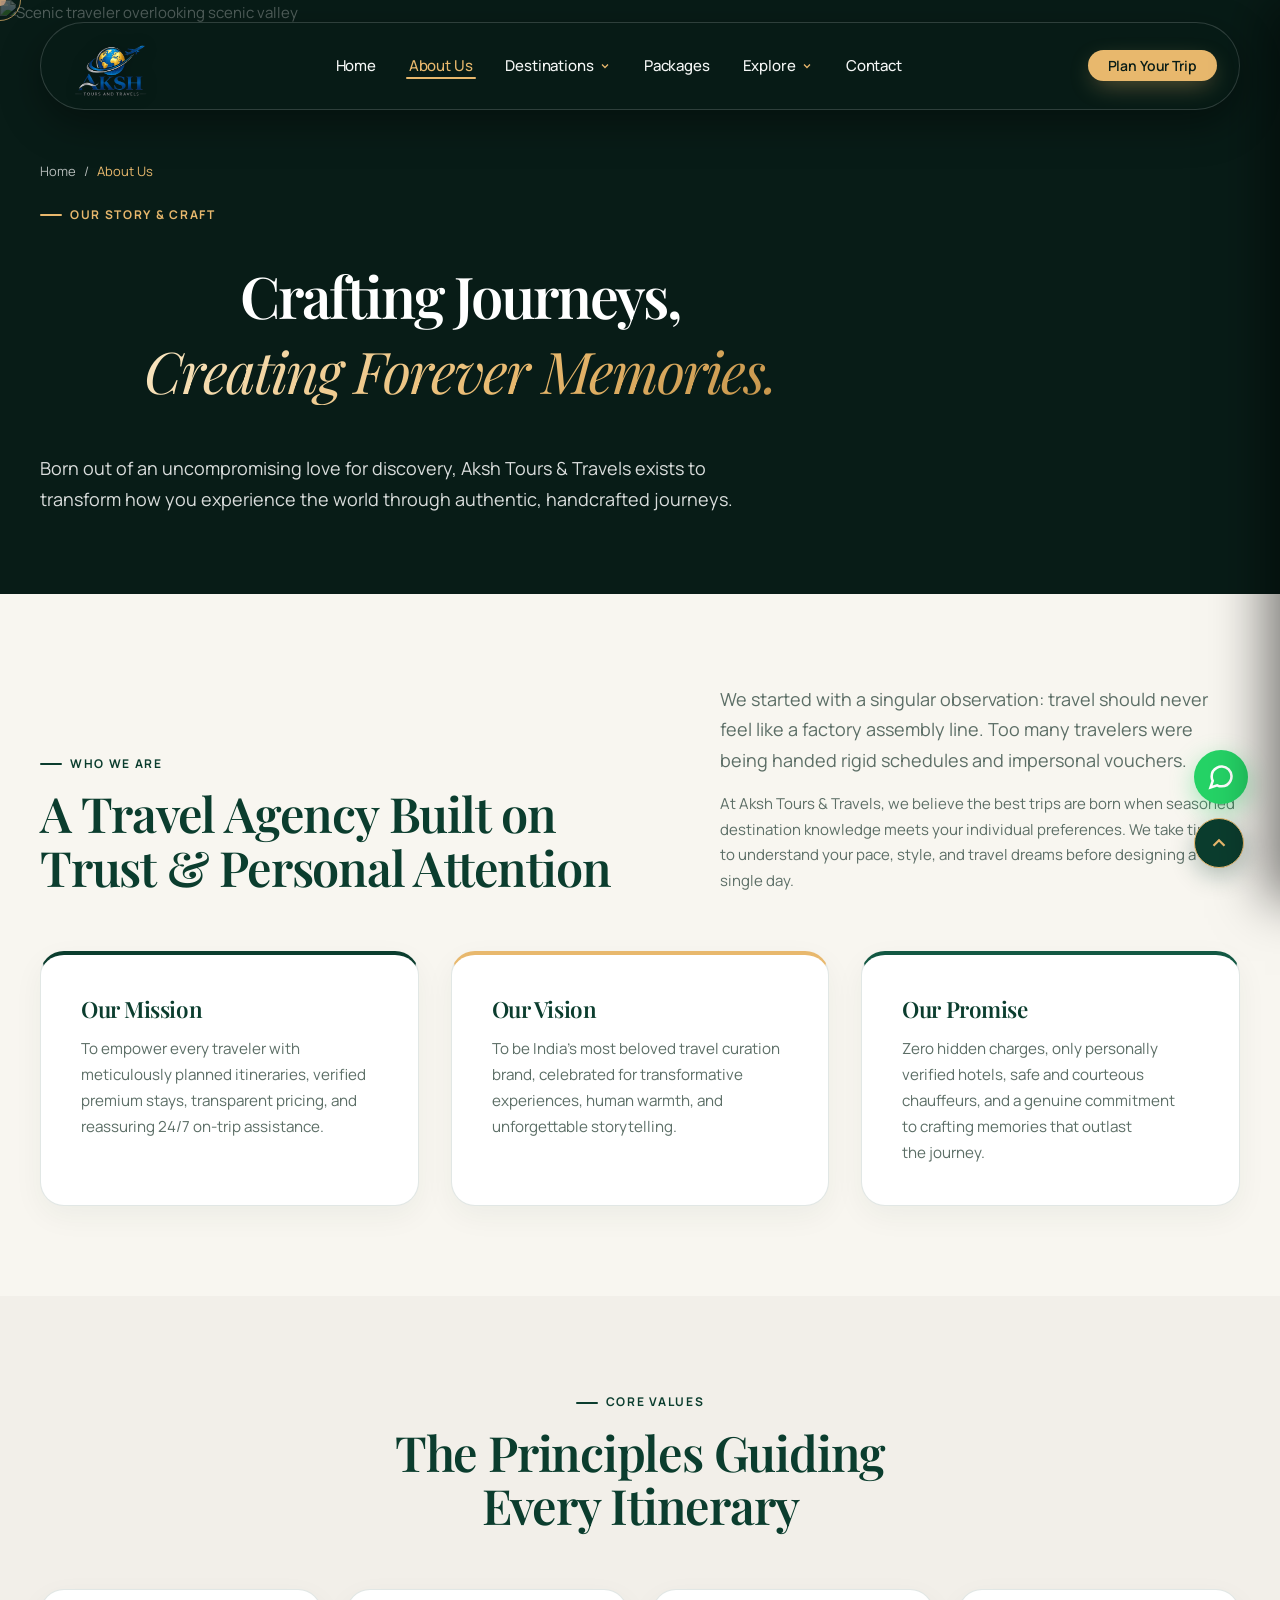
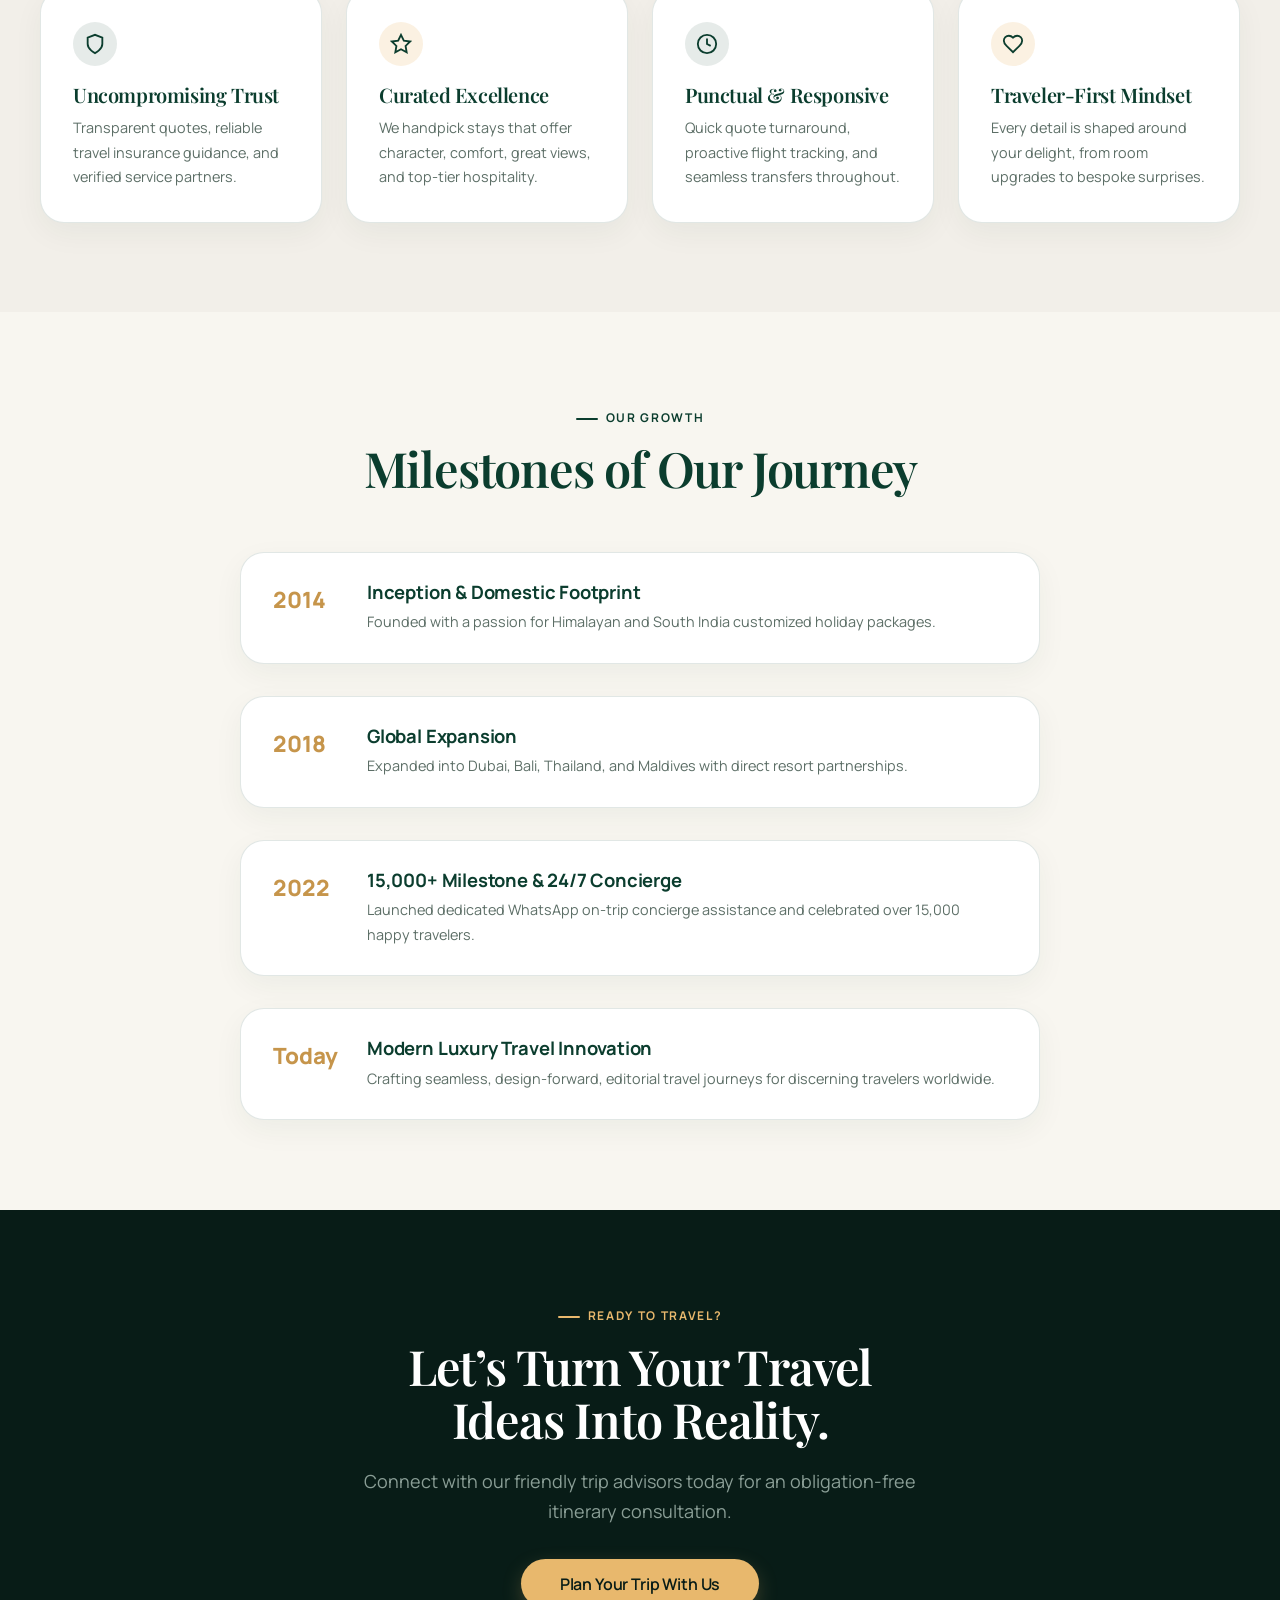
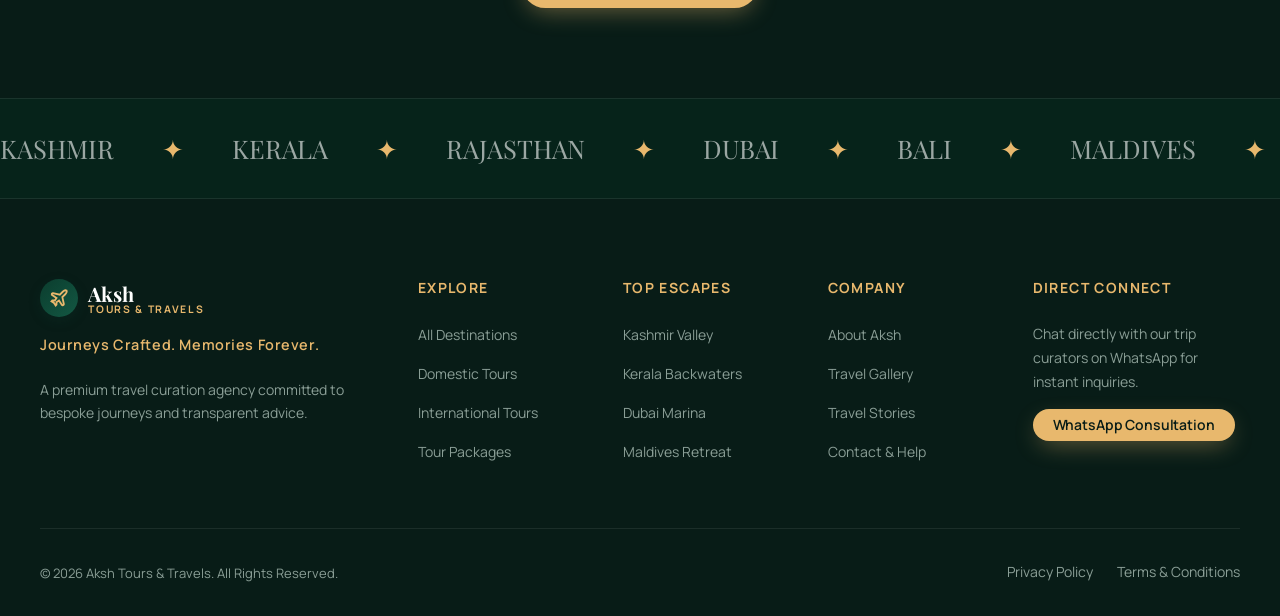
==== commit 484d0868: "add responsive layout styles, animation scripts, brand assets, and update page templates" ====
--- a/about.html
+++ b/about.html
@@ -8,7 +8,7 @@
   
   <link rel="preconnect" href="https://fonts.googleapis.com">
   <link rel="preconnect" href="https://fonts.gstatic.com" crossorigin>
-  <link href="https://fonts.googleapis.com/css2?family=Outfit:wght@400;500;600;700;800&family=Playfair+Display:ital,wght@0,400;0,600;0,700;1,400;1,600&family=Plus+Jakarta+Sans:wght@300;400;500;600;700&display=swap" rel="stylesheet">
+  <link href="https://fonts.googleapis.com/css2?family=Manrope:wght@400;500;600;700;800&family=Playfair+Display:ital,wght@0,500;0,600;0,700;1,400;1,600&display=swap" rel="stylesheet">
   
   <link rel="stylesheet" href="assets/css/style.css">
   <link rel="stylesheet" href="assets/css/responsive.css">
@@ -23,27 +23,59 @@
     <div class="container">
       <nav class="navbar-container" aria-label="Main Navigation">
         <a href="index.html" class="brand-logo" aria-label="Aksh Tours and Travels Home">
-          <div class="brand-logo-icon">
-            <svg width="20" height="20" viewBox="0 0 24 24" fill="none" stroke="currentColor" stroke-width="2.2">
-              <path d="M17.8 19.2 16 11l3.5-3.5C21 6 21.5 4 21 3c-1-.5-3 0-4.5 1.5L13 8 4.8 6.2c-.5-.1-.9.1-1.1.5l-.3.5c-.2.5-.1 1 .3 1.3L9 12l-2 3H4l-1 1 3 2 2 3 1-1v-3l3-2 3.5 5.3c.3.4.8.5 1.3.3l.5-.3c.4-.2.6-.6.5-1.1z"/>
-            </svg>
-          </div>
-          <div class="brand-logo-text">
-            <span class="main">Aksh</span>
-            <span class="sub">Tours & Travels</span>
-          </div>
+          <img src="assets/aksh-logo-transferent.png" alt="Aksh Tours & Travels" class="brand-logo-img">
         </a>
 
         <ul class="nav-menu">
           <li><a href="index.html" class="nav-link">Home</a></li>
           <li><a href="about.html" class="nav-link active">About Us</a></li>
-          <li><a href="destinations.html" class="nav-link">Destinations</a></li>
-          <li><a href="domestic.html" class="nav-link">Domestic</a></li>
-          <li><a href="international.html" class="nav-link">International</a></li>
+          
+          <!-- Destinations Dropdown -->
+          <li class="nav-item-has-dropdown">
+            <a href="destinations.html" class="nav-link nav-dropdown-toggle">
+              <span>Destinations</span>
+              <svg class="chevron" width="12" height="12" viewBox="0 0 24 24" fill="none" stroke="currentColor" stroke-width="2.5"><path d="m6 9 6 6 6-6"/></svg>
+            </a>
+            <div class="nav-dropdown-menu">
+              <a href="destinations.html" class="nav-dropdown-link">
+                <span class="dropdown-icon">🌍</span>
+                <span>All Destinations</span>
+              </a>
+              <a href="domestic.html" class="nav-dropdown-link">
+                <span class="dropdown-icon">🇮🇳</span>
+                <span>Domestic Tours</span>
+              </a>
+              <a href="international.html" class="nav-dropdown-link">
+                <span class="dropdown-icon">✈️</span>
+                <span>International Tours</span>
+              </a>
+              <a href="honeymoon.html" class="nav-dropdown-link">
+                <span class="dropdown-icon">💍</span>
+                <span>Honeymoon Specials</span>
+              </a>
+            </div>
+          </li>
+
           <li><a href="packages.html" class="nav-link">Packages</a></li>
-          <li><a href="honeymoon.html" class="nav-link">Honeymoon</a></li>
-          <li><a href="gallery.html" class="nav-link">Gallery</a></li>
-          <li><a href="blog.html" class="nav-link">Blog</a></li>
+
+          <!-- Explore / Inspiration Dropdown -->
+          <li class="nav-item-has-dropdown">
+            <a href="gallery.html" class="nav-link nav-dropdown-toggle">
+              <span>Explore</span>
+              <svg class="chevron" width="12" height="12" viewBox="0 0 24 24" fill="none" stroke="currentColor" stroke-width="2.5"><path d="m6 9 6 6 6-6"/></svg>
+            </a>
+            <div class="nav-dropdown-menu">
+              <a href="gallery.html" class="nav-dropdown-link">
+                <span class="dropdown-icon">📸</span>
+                <span>Travel Gallery</span>
+              </a>
+              <a href="blog.html" class="nav-dropdown-link">
+                <span class="dropdown-icon">📝</span>
+                <span>Travel Stories</span>
+              </a>
+            </div>
+          </li>
+
           <li><a href="contact.html" class="nav-link">Contact</a></li>
         </ul>
 
@@ -62,15 +94,7 @@
   <aside class="mobile-drawer">
     <div class="mobile-drawer-header">
       <div class="brand-logo">
-        <div class="brand-logo-icon">
-          <svg width="18" height="18" viewBox="0 0 24 24" fill="none" stroke="currentColor" stroke-width="2.2">
-            <path d="M17.8 19.2 16 11l3.5-3.5C21 6 21.5 4 21 3c-1-.5-3 0-4.5 1.5L13 8 4.8 6.2c-.5-.1-.9.1-1.1.5l-.3.5c-.2.5-.1 1 .3 1.3L9 12l-2 3H4l-1 1 3 2 2 3 1-1v-3l3-2 3.5 5.3c.3.4.8.5 1.3.3l.5-.3c.4-.2.6-.6.5-1.1z"/>
-          </svg>
-        </div>
-        <div class="brand-logo-text">
-          <span class="main" style="color:#fff;">Aksh</span>
-          <span class="sub" style="color:var(--color-secondary);">Tours & Travels</span>
-        </div>
+        <img src="assets/aksh-logo-transferent.png" alt="Aksh Tours & Travels" class="brand-logo-img">
       </div>
       <button class="mobile-drawer-close btn-glass-dark btn-icon-round" aria-label="Close navigation menu">✕</button>
     </div>
--- a/assets/css/style.css
+++ b/assets/css/style.css
@@ -42,15 +42,50 @@
   --glass-shadow: 0 16px 40px -10px rgba(8, 28, 23, 0.15);
   --glass-shadow-lg: 0 25px 60px -12px rgba(8, 28, 23, 0.25);
   
-  /* Typography Scale */
-  --font-serif: 'Playfair Display', Georgia, serif;
-  --font-sans: 'Plus Jakarta Sans', -apple-system, BlinkMacSystemFont, 'Segoe UI', Roboto, sans-serif;
-  --font-accent: 'Outfit', sans-serif;
+  /* ==========================================
+     TYPOGRAPHY SYSTEM TOKENS
+     ========================================== */
+  /* FONT FAMILIES */
+  --font-primary: "Manrope", -apple-system, BlinkMacSystemFont, "Segoe UI", Roboto, sans-serif;
+  --font-display: "Playfair Display", Georgia, serif;
+  --font-serif: var(--font-display);
+  --font-sans: var(--font-primary);
+  --font-accent: var(--font-primary);
+  --font-heading: var(--font-display);
+
+  /* DISPLAY TYPOGRAPHY */
+  --fs-hero: clamp(2.5rem, 6vw, 5.75rem);
+  --fs-display: clamp(2.25rem, 5vw, 4.5rem);
+
+  /* HEADINGS */
+  --fs-h1: clamp(2.5rem, 5vw, 4.75rem);
+  --fs-h2: clamp(2rem, 3.8vw, 3.6rem);
+  --fs-h3: clamp(1.5rem, 2.6vw, 2.5rem);
+  --fs-h4: clamp(1.25rem, 1.8vw, 1.75rem);
+  --fs-h5: clamp(1.1rem, 1.4vw, 1.35rem);
+  --fs-h6: 1rem;
+
+  /* CONTENT */
+  --fs-large: clamp(1.125rem, 1.3vw, 1.45rem);
+  --fs-body: clamp(0.9375rem, 0.9vw, 1.0625rem);
+
+  /* UI */
+  --fs-nav: 0.9375rem;
+  --fs-button: 0.9375rem;
+  --fs-small: 0.8125rem;
+  --fs-label: 0.75rem;
+
+  /* LINE HEIGHT */
+  --lh-display: 0.98;
+  --lh-heading: 1.1;
+  --lh-subheading: 1.3;
+  --lh-body: 1.7;
+  --lh-small: 1.5;
   
   /* Layout Dimensions */
   --container-width: 1320px;
   --container-wide: 1540px;
-  --header-height: 84px;
+  --header-height: 96px;
   --radius-sm: 8px;
   --radius-md: 16px;
   --radius-lg: 24px;
@@ -80,10 +115,11 @@
 }
 
 body {
-  font-family: var(--font-sans);
+  font-family: var(--font-primary);
+  font-size: var(--fs-body);
   background-color: var(--color-bg);
   color: var(--color-text-main);
-  line-height: 1.65;
+  line-height: var(--lh-body);
   overflow-x: hidden;
   position: relative;
   min-height: 100vh;
@@ -91,6 +127,11 @@
 
 body.no-scroll {
   overflow: hidden;
+}
+
+p {
+  line-height: var(--lh-body);
+  text-wrap: pretty;
 }
 
 img, picture, video, canvas, svg {
@@ -100,7 +141,7 @@
 }
 
 input, button, textarea, select {
-  font: inherit;
+  font-family: var(--font-primary);
   color: inherit;
 }
 
@@ -115,6 +156,7 @@
   border: none;
   background: none;
   outline: none;
+  font-family: var(--font-primary);
 }
 
 ul, ol {
@@ -132,25 +174,72 @@
 }
 
 /* --------------------------------------------------------------------------
-   3. TYPOGRAPHY
+   3. STANDARDIZED TYPOGRAPHY
    -------------------------------------------------------------------------- */
 h1, h2, h3, h4, h5, h6 {
-  font-family: var(--font-serif);
   color: var(--color-primary);
-  line-height: 1.15;
+  text-wrap: balance;
+}
+
+h1 {
+  font-family: var(--font-display);
+  font-size: var(--fs-h1);
+  line-height: var(--lh-heading);
+  font-weight: 600;
+  letter-spacing: -0.03em;
+}
+
+h2 {
+  font-family: var(--font-display);
+  font-size: var(--fs-h2);
+  line-height: var(--lh-heading);
+  font-weight: 600;
+  letter-spacing: -0.025em;
+}
+
+h3 {
+  font-family: var(--font-display);
+  font-size: var(--fs-h3);
+  line-height: var(--lh-subheading);
+  font-weight: 600;
+  letter-spacing: -0.02em;
+}
+
+h4 {
+  font-family: var(--font-primary);
+  font-size: var(--fs-h4);
+  line-height: var(--lh-subheading);
   font-weight: 700;
-  letter-spacing: -0.02em;
+  letter-spacing: -0.01em;
+}
+
+h5 {
+  font-family: var(--font-primary);
+  font-size: var(--fs-h5);
+  line-height: 1.35;
+  font-weight: 600;
+}
+
+h6 {
+  font-family: var(--font-primary);
+  font-size: var(--fs-h6);
+  line-height: 1.4;
+  font-weight: 600;
 }
 
 .hero-title {
-  font-size: clamp(2.4rem, 5.8vw + 0.8rem, 5.2rem);
-  font-weight: 700;
-  line-height: 1.08;
-  letter-spacing: -0.03em;
+  font-family: var(--font-display);
+  font-size: var(--fs-hero);
+  font-weight: 600;
+  line-height: var(--lh-display);
+  letter-spacing: -0.035em;
   color: var(--color-white);
+  text-wrap: balance;
 }
 
 .hero-title .highlight {
+  display: inline-block;
+  margin-top: 0.35rem;
   font-style: italic;
   font-weight: 400;
   color: var(--color-secondary);
@@ -159,26 +248,27 @@
   -webkit-text-fill-color: transparent;
 }
 
-.section-title {
-  font-size: clamp(1.85rem, 3.2vw + 0.6rem, 3.4rem);
-  font-weight: 700;
-  line-height: 1.18;
-}
-
-.card-title {
-  font-size: 1.35rem;
-  font-weight: 700;
-}
-
+.hero-description {
+  font-family: var(--font-primary);
+  font-size: var(--fs-large);
+  line-height: 1.6;
+  font-weight: 400;
+  max-width: 680px;
+  text-wrap: pretty;
+}
+
+.hero-eyebrow,
+.section-label,
 .eyebrow {
   display: inline-flex;
   align-items: center;
   gap: 0.5rem;
-  font-family: var(--font-accent);
-  font-size: 0.85rem;
+  font-family: var(--font-primary);
+  font-size: var(--fs-label);
   font-weight: 700;
   text-transform: uppercase;
-  letter-spacing: 0.16em;
+  letter-spacing: 0.14em;
+  line-height: 1.4;
   color: var(--color-secondary);
   margin-bottom: 0.85rem;
 }
@@ -187,7 +277,9 @@
   color: var(--color-primary);
 }
 
-.eyebrow::before {
+.eyebrow::before,
+.hero-eyebrow::before,
+.section-label::before {
   content: '';
   display: inline-block;
   width: 22px;
@@ -196,10 +288,121 @@
   border-radius: 2px;
 }
 
+.section-title {
+  font-family: var(--font-display);
+  font-size: var(--fs-h2);
+  font-weight: 600;
+  line-height: var(--lh-heading);
+  letter-spacing: -0.025em;
+  text-wrap: balance;
+}
+
+.section-subtitle,
 .lead-text {
-  font-size: clamp(1.05rem, 1.2vw + 0.3rem, 1.25rem);
+  font-family: var(--font-primary);
+  font-size: var(--fs-large);
+  font-weight: 400;
   color: var(--color-text-muted);
-  line-height: 1.7;
+  line-height: var(--lh-body);
+  text-wrap: pretty;
+  max-width: 720px;
+}
+
+.card-title {
+  font-family: var(--font-primary);
+  font-size: var(--fs-h4);
+  font-weight: 700;
+  line-height: var(--lh-subheading);
+}
+
+/* --------------------------------------------------------------------------
+   3.1 INTRO EDITORIAL SECTION (IMAGE LEFT, CONTENT RIGHT)
+   -------------------------------------------------------------------------- */
+.intro-grid {
+  display: grid;
+  grid-template-columns: 1fr 1.15fr;
+  gap: clamp(2rem, 5vw, 4.5rem);
+  align-items: center;
+}
+
+.intro-image-wrapper {
+  position: relative;
+}
+
+.intro-main-img {
+  width: 100%;
+  height: clamp(420px, 52vh, 560px);
+  object-fit: cover;
+  border-radius: var(--radius-xl);
+  box-shadow: 0 20px 45px rgba(11, 61, 46, 0.12);
+}
+
+.intro-floating-badge {
+  position: absolute;
+  bottom: 24px;
+  right: -20px;
+  background: rgba(8, 28, 23, 0.9);
+  backdrop-filter: var(--glass-blur);
+  -webkit-backdrop-filter: var(--glass-blur);
+  border: 1px solid rgba(232, 184, 109, 0.4);
+  padding: 1.1rem 1.5rem;
+  border-radius: var(--radius-lg);
+  color: var(--color-white);
+  box-shadow: 0 15px 35px rgba(0, 0, 0, 0.3);
+  display: flex;
+  align-items: center;
+  gap: 0.85rem;
+}
+
+.intro-badge-icon {
+  width: 44px;
+  height: 44px;
+  border-radius: 50%;
+  background: var(--color-secondary);
+  color: var(--color-dark);
+  display: flex;
+  align-items: center;
+  justify-content: center;
+  flex-shrink: 0;
+}
+
+.intro-features-list {
+  display: grid;
+  grid-template-columns: 1fr 1fr;
+  gap: 1rem 1.5rem;
+  margin: 1.75rem 0 2.25rem;
+}
+
+.intro-feature-item {
+  display: flex;
+  align-items: center;
+  gap: 0.65rem;
+  font-size: 0.92rem;
+  font-weight: 700;
+  color: var(--color-primary);
+  font-family: var(--font-accent);
+}
+
+.intro-feature-item svg {
+  color: var(--color-secondary-dark);
+  flex-shrink: 0;
+}
+
+@media (max-width: 991px) {
+  .intro-grid {
+    grid-template-columns: 1fr;
+    gap: 3rem;
+  }
+  .intro-floating-badge {
+    right: 15px;
+    bottom: 15px;
+  }
+}
+
+@media (max-width: 576px) {
+  .intro-features-list {
+    grid-template-columns: 1fr;
+  }
 }
 
 /* --------------------------------------------------------------------------
@@ -299,7 +502,7 @@
   left: 0;
   width: 100%;
   z-index: 1000;
-  padding: 1.25rem 0;
+  padding: 1.35rem 0;
   transition: transform 0.4s cubic-bezier(0.16, 1, 0.3, 1), padding 0.4s ease;
 }
 
@@ -308,28 +511,29 @@
 }
 
 .site-header.scrolled {
-  padding: 0.75rem 0;
+  padding: 0.85rem 0;
 }
 
 .navbar-container {
   display: flex;
   align-items: center;
   justify-content: space-between;
-  background: rgba(8, 28, 23, 0.82);
+  min-height: 72px;
+  background: rgba(8, 28, 23, 0.85);
   backdrop-filter: var(--glass-blur);
   -webkit-backdrop-filter: var(--glass-blur);
-  border: 1px solid rgba(255, 255, 255, 0.15);
+  border: 1px solid rgba(255, 255, 255, 0.16);
   border-radius: var(--radius-pill);
-  padding: 0.65rem 1.25rem 0.65rem 1.65rem;
-  box-shadow: 0 12px 35px rgba(0, 0, 0, 0.35);
-  transition: background 0.3s ease, border-color 0.3s ease, box-shadow 0.3s ease;
+  padding: 0.75rem 1.4rem 0.75rem 1.85rem;
+  box-shadow: 0 14px 40px rgba(0, 0, 0, 0.38);
+  transition: background 0.3s ease, border-color 0.3s ease, box-shadow 0.3s ease, min-height 0.3s ease;
 }
 
 .brand-logo {
   display: flex;
   align-items: center;
   gap: 0.65rem;
-  font-family: var(--font-serif);
+  font-family: var(--font-display);
   font-weight: 700;
   font-size: 1.35rem;
   color: var(--color-white);
@@ -337,6 +541,21 @@
   text-decoration: none;
 }
 
+.brand-logo-img {
+  height: 62px;
+  width: auto;
+  max-width: 210px;
+  object-fit: contain;
+  display: block;
+  filter: drop-shadow(0 2px 8px rgba(0, 0, 0, 0.25));
+  transition: transform var(--transition-fast), filter var(--transition-fast);
+}
+
+.brand-logo:hover .brand-logo-img {
+  transform: scale(1.05);
+  filter: drop-shadow(0 4px 14px rgba(232, 184, 109, 0.45));
+}
+
 .brand-logo-icon {
   width: 38px;
   height: 38px;
@@ -362,14 +581,15 @@
 
 .brand-logo-text .main {
   font-size: 1.25rem;
+  font-weight: 700;
   letter-spacing: -0.01em;
 }
 
 .brand-logo-text .sub {
-  font-family: var(--font-accent);
-  font-size: 0.62rem;
+  font-family: var(--font-primary);
+  font-size: 0.65rem;
   text-transform: uppercase;
-  letter-spacing: 0.18em;
+  letter-spacing: 0.16em;
   color: var(--color-secondary);
   font-weight: 700;
 }
@@ -377,17 +597,22 @@
 .nav-menu {
   display: flex;
   align-items: center;
-  gap: 1.5rem;
+  gap: 1.65rem;
 }
 
 .nav-link {
-  font-family: var(--font-accent);
-  font-size: 0.92rem;
-  font-weight: 600;
+  font-family: var(--font-primary);
+  font-size: 15px;
+  font-weight: 500;
+  line-height: 1;
+  letter-spacing: -0.01em;
   color: var(--color-text-light);
   position: relative;
   padding: 0.4rem 0.2rem;
   transition: color var(--transition-fast);
+  display: inline-flex;
+  align-items: center;
+  gap: 0.35rem;
 }
 
 .nav-link::after {
@@ -410,10 +635,115 @@
   width: 100%;
 }
 
+/* Navigation Dropdowns */
+.nav-item-has-dropdown {
+  position: relative;
+}
+
+.nav-dropdown-toggle .chevron {
+  transition: transform 0.3s cubic-bezier(0.16, 1, 0.3, 1);
+  color: var(--color-secondary);
+  display: inline-flex;
+}
+
+.nav-item-has-dropdown:hover .nav-dropdown-toggle .chevron,
+.nav-item-has-dropdown:focus-within .nav-dropdown-toggle .chevron {
+  transform: rotate(180deg);
+}
+
+.nav-dropdown-menu {
+  position: absolute;
+  top: calc(100% + 14px);
+  left: 50%;
+  transform: translateX(-50%) translateY(10px);
+  background: rgba(8, 28, 23, 0.96);
+  backdrop-filter: var(--glass-blur-lg);
+  -webkit-backdrop-filter: var(--glass-blur-lg);
+  border: 1px solid rgba(232, 184, 109, 0.3);
+  border-radius: var(--radius-lg);
+  padding: 0.65rem;
+  min-width: 240px;
+  box-shadow: 0 20px 45px rgba(0, 0, 0, 0.5);
+  opacity: 0;
+  visibility: hidden;
+  pointer-events: none;
+  transition: all 0.3s cubic-bezier(0.16, 1, 0.3, 1);
+  z-index: 1100;
+  display: flex;
+  flex-direction: column;
+  gap: 0.25rem;
+}
+
+/* Invisible bridge so mouse hover doesn't break between navbar and dropdown */
+.nav-dropdown-menu::before {
+  content: '';
+  position: absolute;
+  top: -16px;
+  left: 0;
+  width: 100%;
+  height: 16px;
+}
+
+.nav-item-has-dropdown:hover .nav-dropdown-menu,
+.nav-item-has-dropdown:focus-within .nav-dropdown-menu {
+  opacity: 1;
+  visibility: visible;
+  pointer-events: auto;
+  transform: translateX(-50%) translateY(0);
+}
+
+.nav-dropdown-link {
+  display: flex;
+  align-items: center;
+  gap: 0.75rem;
+  padding: 0.65rem 0.9rem;
+  border-radius: var(--radius-md);
+  font-family: var(--font-primary);
+  font-size: 14px;
+  font-weight: 600;
+  color: rgba(255, 255, 255, 0.88);
+  transition: all var(--transition-fast);
+  text-decoration: none;
+  white-space: nowrap;
+}
+
+.nav-dropdown-link .dropdown-icon {
+  width: 28px;
+  height: 28px;
+  border-radius: 8px;
+  background: rgba(255, 255, 255, 0.08);
+  display: flex;
+  align-items: center;
+  justify-content: center;
+  color: var(--color-secondary);
+  font-size: 0.85rem;
+  flex-shrink: 0;
+  transition: all var(--transition-fast);
+}
+
+.nav-dropdown-link:hover,
+.nav-dropdown-link.active {
+  background: rgba(232, 184, 109, 0.15);
+  color: #FFFFFF;
+  transform: translateX(4px);
+}
+
+.nav-dropdown-link:hover .dropdown-icon,
+.nav-dropdown-link.active .dropdown-icon {
+  background: var(--color-secondary);
+  color: var(--color-dark);
+}
+
 .nav-cta-group {
   display: flex;
   align-items: center;
   gap: 0.85rem;
+}
+
+.nav-cta {
+  font-family: var(--font-primary);
+  font-size: 15px;
+  font-weight: 600;
 }
 
 .nav-toggle-btn {
@@ -506,8 +836,9 @@
 }
 
 .mobile-nav-link {
-  font-family: var(--font-serif);
-  font-size: 1.45rem;
+  font-family: var(--font-display);
+  font-size: clamp(1.25rem, 2.5vw, 1.5rem);
+  font-weight: 600;
   color: var(--color-text-light);
   display: flex;
   align-items: center;
@@ -521,8 +852,9 @@
 }
 
 .mobile-nav-link .tag {
-  font-family: var(--font-accent);
-  font-size: 0.7rem;
+  font-family: var(--font-primary);
+  font-size: 0.72rem;
+  font-weight: 700;
   padding: 0.2rem 0.6rem;
   border-radius: var(--radius-pill);
   background: rgba(232, 184, 109, 0.15);
@@ -542,10 +874,11 @@
   align-items: center;
   justify-content: center;
   gap: 0.65rem;
-  font-family: var(--font-accent);
-  font-size: 0.92rem;
-  font-weight: 700;
-  letter-spacing: 0.02em;
+  font-family: var(--font-primary);
+  font-size: 15px;
+  font-weight: 600;
+  line-height: 1;
+  letter-spacing: -0.01em;
   padding: 0.85rem 1.85rem;
   border-radius: var(--radius-pill);
   transition: all var(--transition-smooth);
@@ -623,12 +956,12 @@
 
 .btn-sm {
   padding: 0.55rem 1.25rem;
-  font-size: 0.82rem;
+  font-size: 14px;
 }
 
 .btn-lg {
   padding: 1.05rem 2.4rem;
-  font-size: 1.02rem;
+  font-size: 16px;
 }
 
 .btn-icon-round {
@@ -756,8 +1089,8 @@
   display: inline-flex;
   align-items: center;
   gap: 0.4rem;
-  font-family: var(--font-accent);
-  font-size: 0.72rem;
+  font-family: var(--font-primary);
+  font-size: 0.75rem;
   font-weight: 700;
   text-transform: uppercase;
   letter-spacing: 0.1em;
@@ -771,16 +1104,23 @@
 }
 
 .bento-card .bento-title {
-  font-size: 1.6rem;
+  font-family: var(--font-display);
+  font-size: clamp(1.35rem, 2.2vw, 1.85rem);
+  font-weight: 600;
+  line-height: 1.15;
   color: var(--color-white);
   margin-bottom: 0.4rem;
+  text-wrap: balance;
 }
 
 .bento-card .bento-desc {
-  font-size: 0.92rem;
-  color: rgba(255, 255, 255, 0.85);
+  font-family: var(--font-primary);
+  font-size: 0.95rem;
+  line-height: 1.55;
+  color: rgba(255, 255, 255, 0.88);
   margin-bottom: 1rem;
   max-width: 480px;
+  text-wrap: pretty;
 }
 
 .bento-card .bento-footer {
@@ -799,8 +1139,9 @@
   min-height: 100vh;
   display: flex;
   align-items: center;
-  padding-top: calc(var(--header-height) + 2rem);
-  padding-bottom: 6rem;
+  justify-content: center;
+  padding-top: calc(var(--header-height) + 4rem);
+  padding-bottom: 7rem;
   overflow: hidden;
   background-color: var(--color-dark);
 }
@@ -835,7 +1176,13 @@
 .hero-content {
   position: relative;
   z-index: 3;
-  max-width: 920px;
+  max-width: 980px;
+  margin: 0 auto;
+  text-align: center;
+  display: flex;
+  flex-direction: column;
+  align-items: center;
+  padding: 5rem 1.5rem 5.5rem;
 }
 
 .hero-meta-badge {
@@ -846,13 +1193,14 @@
   backdrop-filter: blur(12px);
   -webkit-backdrop-filter: blur(12px);
   border: 1px solid rgba(255, 255, 255, 0.25);
-  padding: 0.45rem 1.15rem;
+  padding: 0.5rem 1.4rem;
   border-radius: var(--radius-pill);
-  font-family: var(--font-accent);
-  font-size: 0.85rem;
+  font-family: var(--font-primary);
+  font-size: 0.875rem;
   font-weight: 600;
   color: var(--color-secondary);
-  margin-bottom: 1.5rem;
+  margin-top: 1rem;
+  margin-bottom: 2.5rem;
 }
 
 .hero-meta-badge .dot {
@@ -863,19 +1211,41 @@
   box-shadow: 0 0 10px var(--color-secondary);
 }
 
+.hero-title {
+  text-align: center;
+  margin-left: auto;
+  margin-right: auto;
+  margin-top: 1.5rem;
+  margin-bottom: 3rem;
+  line-height: 1.2;
+}
+
 .hero-description {
-  font-size: clamp(1.1rem, 1.4vw + 0.3rem, 1.4rem);
-  color: rgba(255, 255, 255, 0.88);
-  line-height: 1.6;
-  max-width: 680px;
-  margin: 1.5rem 0 2.5rem;
+  text-align: center;
+  margin: 1.5rem auto 2.5rem;
 }
 
 .hero-cta-group {
   display: flex;
   align-items: center;
+  justify-content: center;
   gap: 1.25rem;
   flex-wrap: wrap;
+}
+
+.type-cursor {
+  display: inline-block;
+  font-style: normal;
+  font-weight: 300;
+  color: var(--color-secondary);
+  animation: cursorBlink 0.85s infinite ease-in-out;
+  margin-left: 2px;
+  opacity: 1;
+}
+
+@keyframes cursorBlink {
+  0%, 100% { opacity: 1; }
+  50% { opacity: 0; }
 }
 
 /* --------------------------------------------------------------------------
@@ -922,8 +1292,8 @@
 }
 
 .search-field-label {
-  font-family: var(--font-accent);
-  font-size: 0.72rem;
+  font-family: var(--font-primary);
+  font-size: 0.75rem;
   font-weight: 700;
   text-transform: uppercase;
   letter-spacing: 0.08em;
@@ -936,7 +1306,8 @@
 .search-field-input, .search-field-select {
   border: none;
   background: transparent;
-  font-size: 0.95rem;
+  font-family: var(--font-primary);
+  font-size: 15px;
   font-weight: 600;
   color: var(--color-text-main);
   outline: none;
@@ -944,7 +1315,7 @@
 }
 
 /* --------------------------------------------------------------------------
-   11. HORIZONTAL PINNED SLIDER
+   11. HORIZONTAL PINNED SLIDER (3 CARDS AT A TIME)
    -------------------------------------------------------------------------- */
 .horizontal-scroll-section {
   position: relative;
@@ -959,7 +1330,8 @@
 }
 
 .horizontal-scroll-header {
-  margin-bottom: 1.5rem;
+  margin-bottom: 2rem;
+  width: 100%;
 }
 
 .horizontal-track-wrapper {
@@ -978,13 +1350,23 @@
 }
 
 .horizontal-card {
-  width: clamp(300px, 25vw, 380px);
-  height: clamp(380px, 50vh, 460px);
+  width: calc((100vw - 8vw - 4rem) / 3);
+  min-width: 340px;
+  max-width: 480px;
+  height: clamp(450px, 56vh, 530px);
   flex-shrink: 0;
   position: relative;
   border-radius: var(--radius-xl);
   overflow: hidden;
-  transition: transform var(--transition-smooth);
+  box-shadow: 0 20px 45px rgba(0, 0, 0, 0.4);
+  border: 1px solid rgba(255, 255, 255, 0.1);
+  transition: transform var(--transition-smooth), box-shadow var(--transition-smooth);
+}
+
+.horizontal-card:hover {
+  transform: translateY(-8px);
+  box-shadow: 0 25px 60px rgba(0, 0, 0, 0.6);
+  border-color: rgba(232, 184, 109, 0.4);
 }
 
 .horizontal-card img {
@@ -1001,12 +1383,36 @@
 .horizontal-card .card-overlay {
   position: absolute;
   inset: 0;
-  background: linear-gradient(180deg, rgba(8, 28, 23, 0.1) 0%, rgba(8, 28, 23, 0.5) 50%, rgba(8, 28, 23, 0.95) 100%);
-  padding: 1.75rem;
+  background: linear-gradient(180deg, rgba(8, 28, 23, 0) 0%, rgba(8, 28, 23, 0.5) 42%, rgba(8, 28, 23, 0.96) 100%);
+  padding: 2rem;
   display: flex;
   flex-direction: column;
   justify-content: flex-end;
   color: var(--color-white);
+  z-index: 2;
+}
+
+.horizontal-card .card-overlay h3 {
+  font-family: var(--font-display);
+  font-size: clamp(1.4rem, 2vw, 1.75rem);
+  font-weight: 600;
+  color: var(--color-white) !important;
+  margin: 0.5rem 0 0.6rem;
+  line-height: 1.2;
+  text-wrap: balance;
+}
+
+.horizontal-card .card-overlay p {
+  font-family: var(--font-primary);
+  font-size: 0.92rem;
+  line-height: 1.6;
+  color: rgba(255, 255, 255, 0.9) !important;
+  margin-bottom: 1.25rem;
+  text-wrap: pretty;
+}
+
+.horizontal-card .card-overlay .btn {
+  width: 100%;
 }
 
 /* --------------------------------------------------------------------------
@@ -1114,7 +1520,7 @@
   display: flex;
   align-items: center;
   justify-content: center;
-  font-family: var(--font-accent);
+  font-family: var(--font-primary);
   font-weight: 800;
   font-size: 1.15rem;
   color: var(--color-primary);
@@ -1152,8 +1558,8 @@
 }
 
 .stat-number {
-  font-family: var(--font-serif);
-  font-size: clamp(2.5rem, 4vw, 4rem);
+  font-family: var(--font-display);
+  font-size: clamp(2.5rem, 4.5vw, 4.25rem);
   font-weight: 700;
   color: var(--color-secondary);
   line-height: 1;
@@ -1161,16 +1567,17 @@
 }
 
 .stat-label {
-  font-family: var(--font-accent);
-  font-size: 0.9rem;
-  font-weight: 600;
+  font-family: var(--font-primary);
+  font-size: 0.85rem;
+  font-weight: 700;
   text-transform: uppercase;
-  letter-spacing: 0.08em;
-  color: rgba(255, 255, 255, 0.7);
+  letter-spacing: 0.1em;
+  color: rgba(255, 255, 255, 0.75);
 }
 
 .stat-note {
-  font-size: 0.72rem;
+  font-family: var(--font-primary);
+  font-size: 0.75rem;
   color: var(--color-text-subtle);
   margin-top: 0.25rem;
 }
@@ -1192,12 +1599,13 @@
 }
 
 .testimonial-quote {
-  font-family: var(--font-serif);
-  font-size: 1.15rem;
+  font-family: var(--font-display);
+  font-size: clamp(1.05rem, 1.4vw, 1.25rem);
   line-height: 1.65;
   color: var(--color-text-main);
   margin-bottom: 2rem;
   font-style: italic;
+  text-wrap: pretty;
 }
 
 .testimonial-author {
@@ -1215,12 +1623,15 @@
 }
 
 .author-info h4 {
-  font-size: 1.05rem;
+  font-family: var(--font-primary);
+  font-size: 16px;
+  font-weight: 600;
   margin-bottom: 0.2rem;
 }
 
 .author-info p {
-  font-size: 0.85rem;
+  font-family: var(--font-primary);
+  font-size: 13px;
   color: var(--color-text-muted);
 }
 
@@ -1260,9 +1671,10 @@
   align-items: center;
   justify-content: space-between;
   text-align: left;
-  font-family: var(--font-serif);
-  font-size: 1.2rem;
-  font-weight: 700;
+  font-family: var(--font-primary);
+  font-size: clamp(1.05rem, 1.3vw, 1.25rem);
+  font-weight: 600;
+  line-height: 1.35;
   color: var(--color-primary);
   background: none;
   border: none;
@@ -1295,8 +1707,11 @@
 
 .faq-content-inner {
   padding: 0 1.75rem 1.5rem;
+  font-family: var(--font-primary);
+  font-size: 15px;
   color: var(--color-text-muted);
   line-height: 1.7;
+  text-wrap: pretty;
 }
 
 /* --------------------------------------------------------------------------
@@ -1324,9 +1739,10 @@
 
 .form-label {
   display: block;
-  font-family: var(--font-accent);
-  font-size: 0.85rem;
+  font-family: var(--font-primary);
+  font-size: 13px;
   font-weight: 700;
+  letter-spacing: 0.02em;
   color: var(--color-primary);
   margin-bottom: 0.5rem;
 }
@@ -1337,8 +1753,10 @@
   background: rgba(255, 255, 255, 0.85);
   border: 1.5px solid rgba(11, 61, 46, 0.15);
   border-radius: var(--radius-md);
+  font-family: var(--font-primary);
   color: var(--color-text-main);
-  font-size: 0.95rem;
+  font-size: 15px;
+  line-height: 1.5;
   outline: none;
 }
 
@@ -1349,7 +1767,8 @@
 }
 
 .form-helper {
-  font-size: 0.75rem;
+  font-family: var(--font-primary);
+  font-size: 12px;
   color: var(--color-text-muted);
   margin-top: 0.35rem;
 }
@@ -1397,7 +1816,7 @@
 .lightbox-caption {
   color: var(--color-white);
   margin-top: 1rem;
-  font-family: var(--font-serif);
+  font-family: var(--font-display);
   font-size: 1.2rem;
   text-align: center;
 }
@@ -1501,8 +1920,8 @@
 }
 
 .marquee-item {
-  font-family: var(--font-serif);
-  font-size: 1.6rem;
+  font-family: var(--font-display);
+  font-size: clamp(1.25rem, 2vw, 1.6rem);
   color: rgba(255, 255, 255, 0.6);
   display: flex;
   align-items: center;
@@ -1536,29 +1955,34 @@
 }
 
 .footer-brand h3 {
+  font-family: var(--font-display);
   font-size: 1.8rem;
+  font-weight: 700;
   color: var(--color-white);
   margin-bottom: 0.75rem;
 }
 
 .footer-tagline {
-  font-family: var(--font-accent);
+  font-family: var(--font-primary);
   color: var(--color-secondary);
+  font-size: 0.9rem;
   font-weight: 600;
+  letter-spacing: 0.04em;
   margin-bottom: 1.25rem;
 }
 
 .footer-desc {
+  font-family: var(--font-primary);
   color: var(--color-text-subtle);
-  font-size: 0.92rem;
-  line-height: 1.7;
+  font-size: 14px;
+  line-height: 1.65;
   margin-bottom: 1.75rem;
   max-width: 320px;
 }
 
 .footer-title {
-  font-family: var(--font-accent);
-  font-size: 0.95rem;
+  font-family: var(--font-primary);
+  font-size: 14px;
   font-weight: 700;
   text-transform: uppercase;
   letter-spacing: 0.1em;
@@ -1573,8 +1997,10 @@
 }
 
 .footer-link {
+  font-family: var(--font-primary);
   color: var(--color-text-subtle);
-  font-size: 0.92rem;
+  font-size: 14px;
+  line-height: 1.6;
   transition: color var(--transition-fast), transform var(--transition-fast);
   display: inline-block;
 }
@@ -1590,7 +2016,8 @@
   justify-content: space-between;
   padding-top: 2rem;
   border-top: 1px solid rgba(255, 255, 255, 0.08);
-  font-size: 0.85rem;
+  font-family: var(--font-primary);
+  font-size: 13px;
   color: var(--color-text-subtle);
   flex-wrap: wrap;
   gap: 1rem;
@@ -1631,9 +2058,9 @@
   display: flex;
   align-items: center;
   gap: 0.5rem;
-  font-family: var(--font-accent);
-  font-size: 0.82rem;
-  color: rgba(255, 255, 255, 0.65);
+  font-family: var(--font-primary);
+  font-size: 13px;
+  color: rgba(255, 255, 255, 0.7);
   margin-bottom: 1rem;
 }
 
@@ -1652,8 +2079,8 @@
 .tab-btn {
   padding: 0.6rem 1.4rem;
   border-radius: var(--radius-pill);
-  font-family: var(--font-accent);
-  font-size: 0.85rem;
+  font-family: var(--font-primary);
+  font-size: 14px;
   font-weight: 700;
   background: var(--color-bg-card);
   color: var(--color-text-main);
@@ -1666,3 +2093,307 @@
   color: var(--color-secondary);
   border-color: var(--color-primary);
 }
+
+/* --------------------------------------------------------------------------
+   19. BRAND INTRO / ABOUT SPLIT SECTION
+   -------------------------------------------------------------------------- */
+.intro-grid {
+  display: grid;
+  grid-template-columns: 1fr 1fr;
+  gap: clamp(2rem, 5vw, 4.5rem);
+  align-items: stretch;
+}
+
+.intro-image-wrapper {
+  position: relative;
+  border-radius: var(--radius-2xl);
+  overflow: visible;
+  height: 100%;
+  display: flex;
+  flex-direction: column;
+}
+
+.intro-main-img-box {
+  position: relative;
+  border-radius: var(--radius-2xl);
+  overflow: hidden;
+  box-shadow: 0 25px 50px -12px rgba(11, 61, 46, 0.25);
+  height: 100%;
+  width: 100%;
+  flex: 1;
+}
+
+.intro-main-img {
+  width: 100%;
+  height: 100%;
+  min-height: 100%;
+  object-fit: cover;
+  display: block;
+  transition: transform var(--transition-slow);
+}
+
+.intro-main-img-box:hover .intro-main-img {
+  transform: scale(1.04);
+}
+
+.intro-floating-badge {
+  position: absolute;
+  bottom: 24px;
+  right: 24px;
+  background: rgba(11, 61, 46, 0.95);
+  backdrop-filter: var(--glass-blur);
+  -webkit-backdrop-filter: var(--glass-blur);
+  border: 1px solid rgba(232, 184, 109, 0.35);
+  border-radius: var(--radius-lg);
+  padding: 0.9rem 1.25rem;
+  box-shadow: 0 15px 35px rgba(0, 0, 0, 0.25);
+  display: flex;
+  align-items: center;
+  gap: 0.9rem;
+  z-index: 3;
+}
+
+.intro-badge-icon {
+  width: 44px;
+  height: 44px;
+  border-radius: 50%;
+  background: var(--color-secondary);
+  color: var(--color-dark);
+  display: flex;
+  align-items: center;
+  justify-content: center;
+  font-size: 1.25rem;
+  font-weight: 700;
+  flex-shrink: 0;
+}
+
+.intro-floating-badge h4 {
+  font-family: var(--font-primary);
+  font-size: 16px;
+  font-weight: 700;
+  margin-bottom: 0.15rem;
+  color: #fff;
+}
+
+.intro-floating-badge p {
+  font-family: var(--font-primary);
+  font-size: 13px;
+  color: var(--color-secondary);
+  margin: 0;
+}
+
+.intro-content {
+  display: flex;
+  flex-direction: column;
+  justify-content: center;
+  height: 100%;
+}
+
+.intro-features-list {
+  display: grid;
+  grid-template-columns: repeat(2, 1fr);
+  gap: 1rem;
+  margin: 1.75rem 0 2rem;
+}
+
+.intro-feature-item {
+  display: flex;
+  align-items: center;
+  gap: 0.65rem;
+  font-family: var(--font-primary);
+  font-size: 15px;
+  font-weight: 600;
+  color: var(--color-primary);
+}
+
+.intro-feature-item svg {
+  color: var(--color-secondary-dark);
+  flex-shrink: 0;
+}
+
+@media (max-width: 991px) {
+  .intro-grid {
+    grid-template-columns: 1fr;
+    gap: 3rem;
+  }
+  .intro-main-img-box {
+    min-height: 380px;
+  }
+  .intro-floating-badge {
+    bottom: 16px;
+    right: 16px;
+  }
+}
+
+@media (max-width: 576px) {
+  .intro-features-list {
+    grid-template-columns: 1fr;
+  }
+}
+
+/* --------------------------------------------------------------------------
+   20. EXPERT CTA BANNER (BEFORE FOOTER)
+   -------------------------------------------------------------------------- */
+.expert-cta-section {
+  padding: 2.5rem 0 4.5rem;
+}
+
+.expert-cta-banner {
+  position: relative;
+  border-radius: var(--radius-2xl);
+  overflow: hidden;
+  padding: clamp(2.5rem, 4.5vw, 3.75rem) clamp(2rem, 5vw, 4.25rem);
+  display: flex;
+  align-items: center;
+  justify-content: space-between;
+  gap: 2.5rem;
+  box-shadow: 0 20px 45px -10px rgba(11, 61, 46, 0.25);
+}
+
+.expert-cta-bg {
+  position: absolute;
+  inset: 0;
+  width: 100%;
+  height: 100%;
+  object-fit: cover;
+  z-index: 1;
+  transition: transform 0.8s cubic-bezier(0.16, 1, 0.3, 1);
+}
+
+.expert-cta-banner:hover .expert-cta-bg {
+  transform: scale(1.03);
+}
+
+.expert-cta-overlay {
+  position: absolute;
+  inset: 0;
+  background: linear-gradient(90deg, rgba(7, 34, 25, 0.88) 0%, rgba(11, 61, 46, 0.72) 50%, rgba(7, 34, 25, 0.5) 100%);
+  z-index: 2;
+}
+
+.expert-cta-content {
+  position: relative;
+  z-index: 3;
+  max-width: 720px;
+}
+
+.expert-cta-title {
+  font-family: var(--font-display);
+  font-size: clamp(1.6rem, 3.2vw, 2.35rem);
+  font-weight: 600;
+  color: #ffffff;
+  margin-bottom: 0.65rem;
+  line-height: 1.25;
+  text-wrap: balance;
+}
+
+.expert-cta-subtitle {
+  font-family: var(--font-primary);
+  font-size: clamp(0.95rem, 1.4vw, 1.08rem);
+  color: rgba(255, 255, 255, 0.92);
+  margin: 0;
+  line-height: 1.6;
+  text-wrap: pretty;
+}
+
+.expert-cta-action {
+  position: relative;
+  z-index: 3;
+  flex-shrink: 0;
+}
+
+.expert-cta-btn {
+  display: inline-flex;
+  align-items: center;
+  justify-content: center;
+  background: #E8B86D;
+  color: #072219;
+  font-family: var(--font-primary);
+  font-size: 15px;
+  font-weight: 800;
+  text-transform: uppercase;
+  letter-spacing: 0.08em;
+  padding: 1.05rem 2.4rem;
+  border-radius: var(--radius-md);
+  box-shadow: 0 10px 25px rgba(232, 184, 109, 0.4);
+  transition: all var(--transition-fast);
+  text-decoration: none;
+  border: 1px solid rgba(255, 255, 255, 0.2);
+}
+
+.expert-cta-btn:hover {
+  background: #f3c782;
+  transform: translateY(-3px) scale(1.02);
+  box-shadow: 0 15px 30px rgba(232, 184, 109, 0.55);
+  color: #000;
+}
+
+@media (max-width: 991px) {
+  .expert-cta-banner {
+    flex-direction: column;
+    align-items: flex-start;
+    gap: 1.75rem;
+    padding: 2.5rem 2rem;
+  }
+  .expert-cta-overlay {
+    background: linear-gradient(180deg, rgba(7, 34, 25, 0.92) 0%, rgba(11, 61, 46, 0.8) 100%);
+  }
+}
+
+/* --------------------------------------------------------------------------
+   21. EDITORIAL ARTICLE TYPOGRAPHY
+   -------------------------------------------------------------------------- */
+.article-wrapper {
+  max-width: 780px;
+  margin: 0 auto;
+}
+
+.article-content {
+  font-family: var(--font-primary);
+  font-size: 1.0625rem;
+  line-height: 1.8;
+  color: var(--color-text-main);
+}
+
+.article-content p {
+  margin-bottom: 1.65rem;
+  text-wrap: pretty;
+}
+
+.article-content h2 {
+  font-family: var(--font-display);
+  font-size: clamp(1.6rem, 2.5vw, 2.25rem);
+  font-weight: 600;
+  color: var(--color-primary);
+  margin-top: 2.75rem;
+  margin-bottom: 1.15rem;
+  line-height: 1.2;
+  text-wrap: balance;
+}
+
+.article-content h3 {
+  font-family: var(--font-display);
+  font-size: clamp(1.3rem, 2vw, 1.65rem);
+  font-weight: 600;
+  color: var(--color-primary);
+  margin-top: 2rem;
+  margin-bottom: 0.85rem;
+  line-height: 1.3;
+  text-wrap: balance;
+}
+
+.article-content blockquote {
+  font-family: var(--font-display);
+  font-size: clamp(1.15rem, 1.8vw, 1.4rem);
+  font-style: italic;
+  line-height: 1.6;
+  color: var(--color-primary);
+  border-left: 3px solid var(--color-secondary);
+  padding: 1rem 1.5rem;
+  margin: 2rem 0;
+  background: var(--color-bg-card-alt);
+  border-radius: 0 var(--radius-md) var(--radius-md) 0;
+}
+
+
+
--- a/assets/css/responsive.css
+++ b/assets/css/responsive.css
@@ -54,7 +54,11 @@
    -------------------------------------------------------------------------- */
 @media (max-width: 1023px) {
   :root {
-    --header-height: 76px;
+    --header-height: 86px;
+  }
+  
+  .brand-logo-img {
+    height: 54px;
   }
   
   /* Navbar changes */
@@ -153,11 +157,16 @@
    -------------------------------------------------------------------------- */
 @media (max-width: 767px) {
   :root {
-    --header-height: 70px;
+    --header-height: 78px;
   }
   
   .navbar-container {
-    padding: 0.5rem 0.85rem 0.5rem 1.15rem;
+    padding: 0.6rem 0.95rem 0.6rem 1.25rem;
+    min-height: 58px;
+  }
+  
+  .brand-logo-img {
+    height: 48px;
   }
   
   .brand-logo-text .main {
@@ -218,6 +227,18 @@
   .quick-search-form .btn-primary {
     grid-column: span 1;
     width: 100%;
+  }
+
+  .form-control,
+  .search-field-input,
+  .search-field-select,
+  input[type="text"],
+  input[type="email"],
+  input[type="tel"],
+  input[type="date"],
+  select,
+  textarea {
+    font-size: 16px !important;
   }
   
   /* Section Split Header */
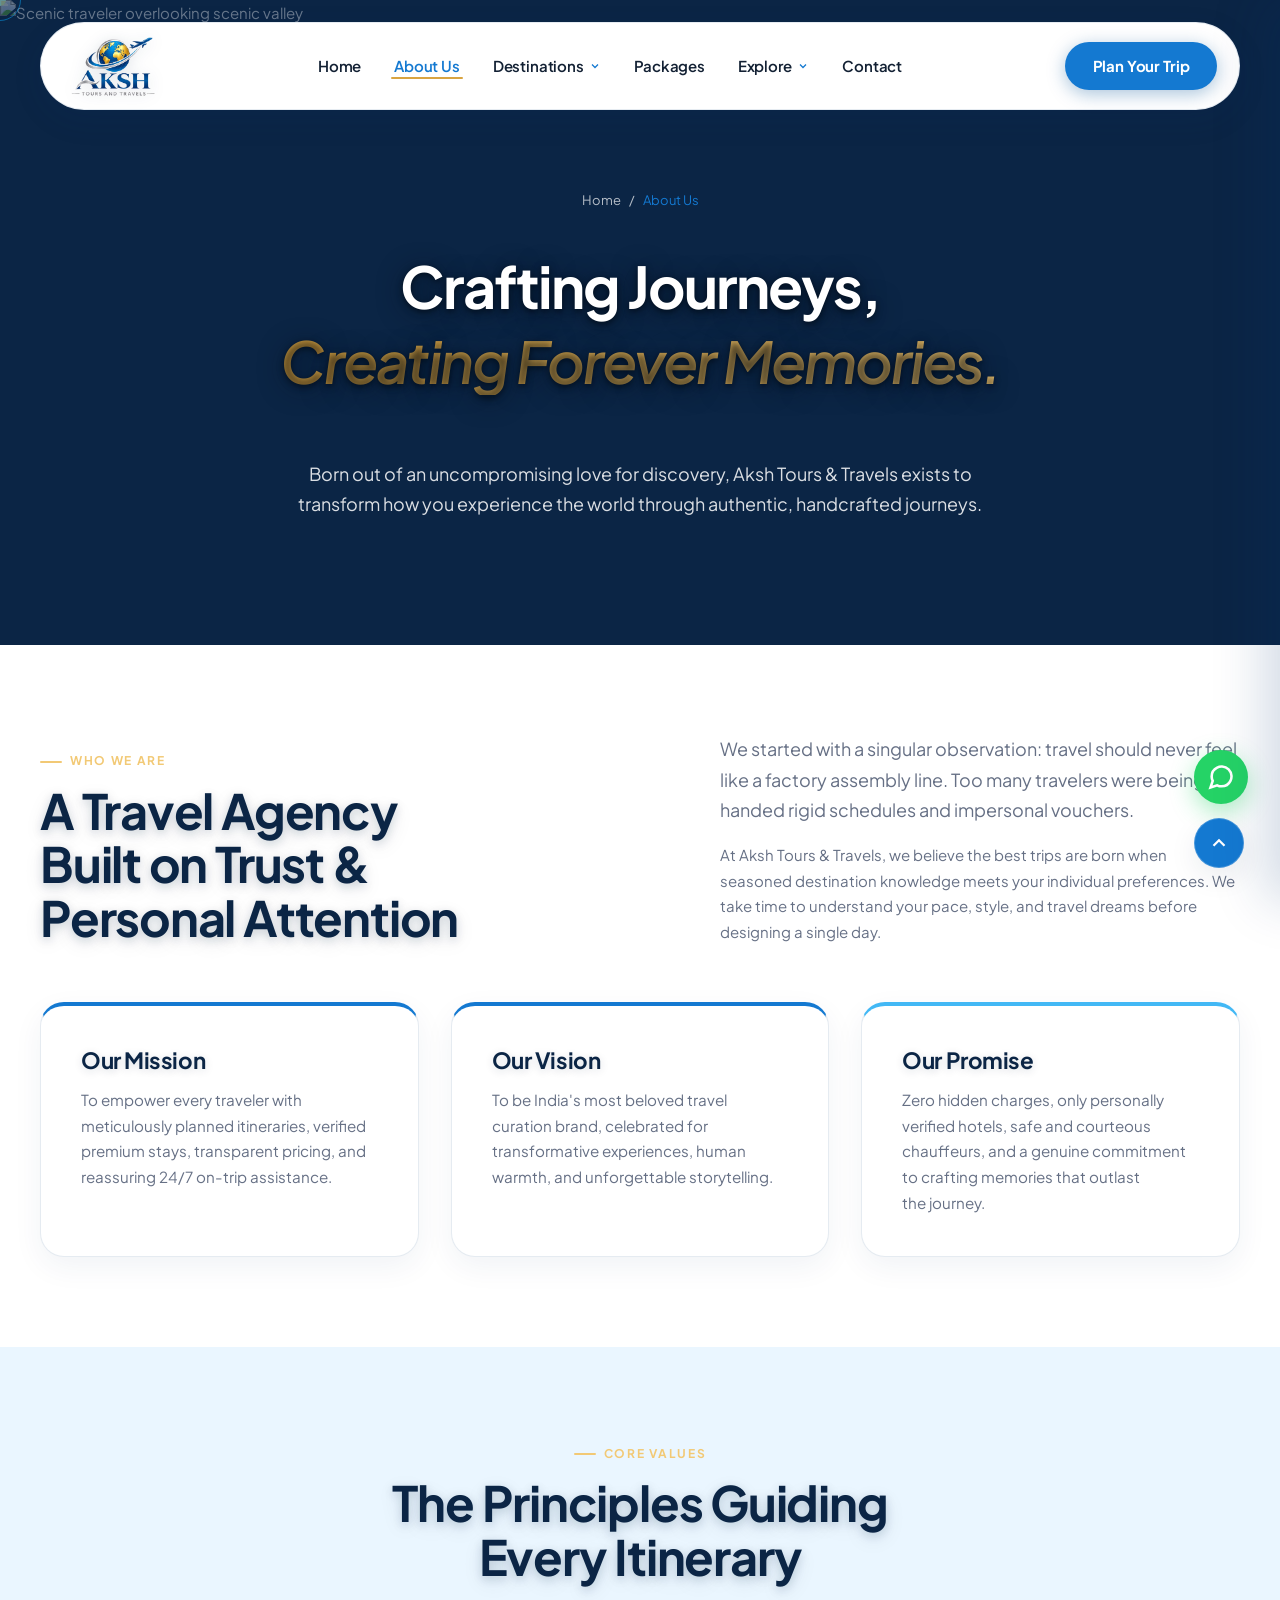
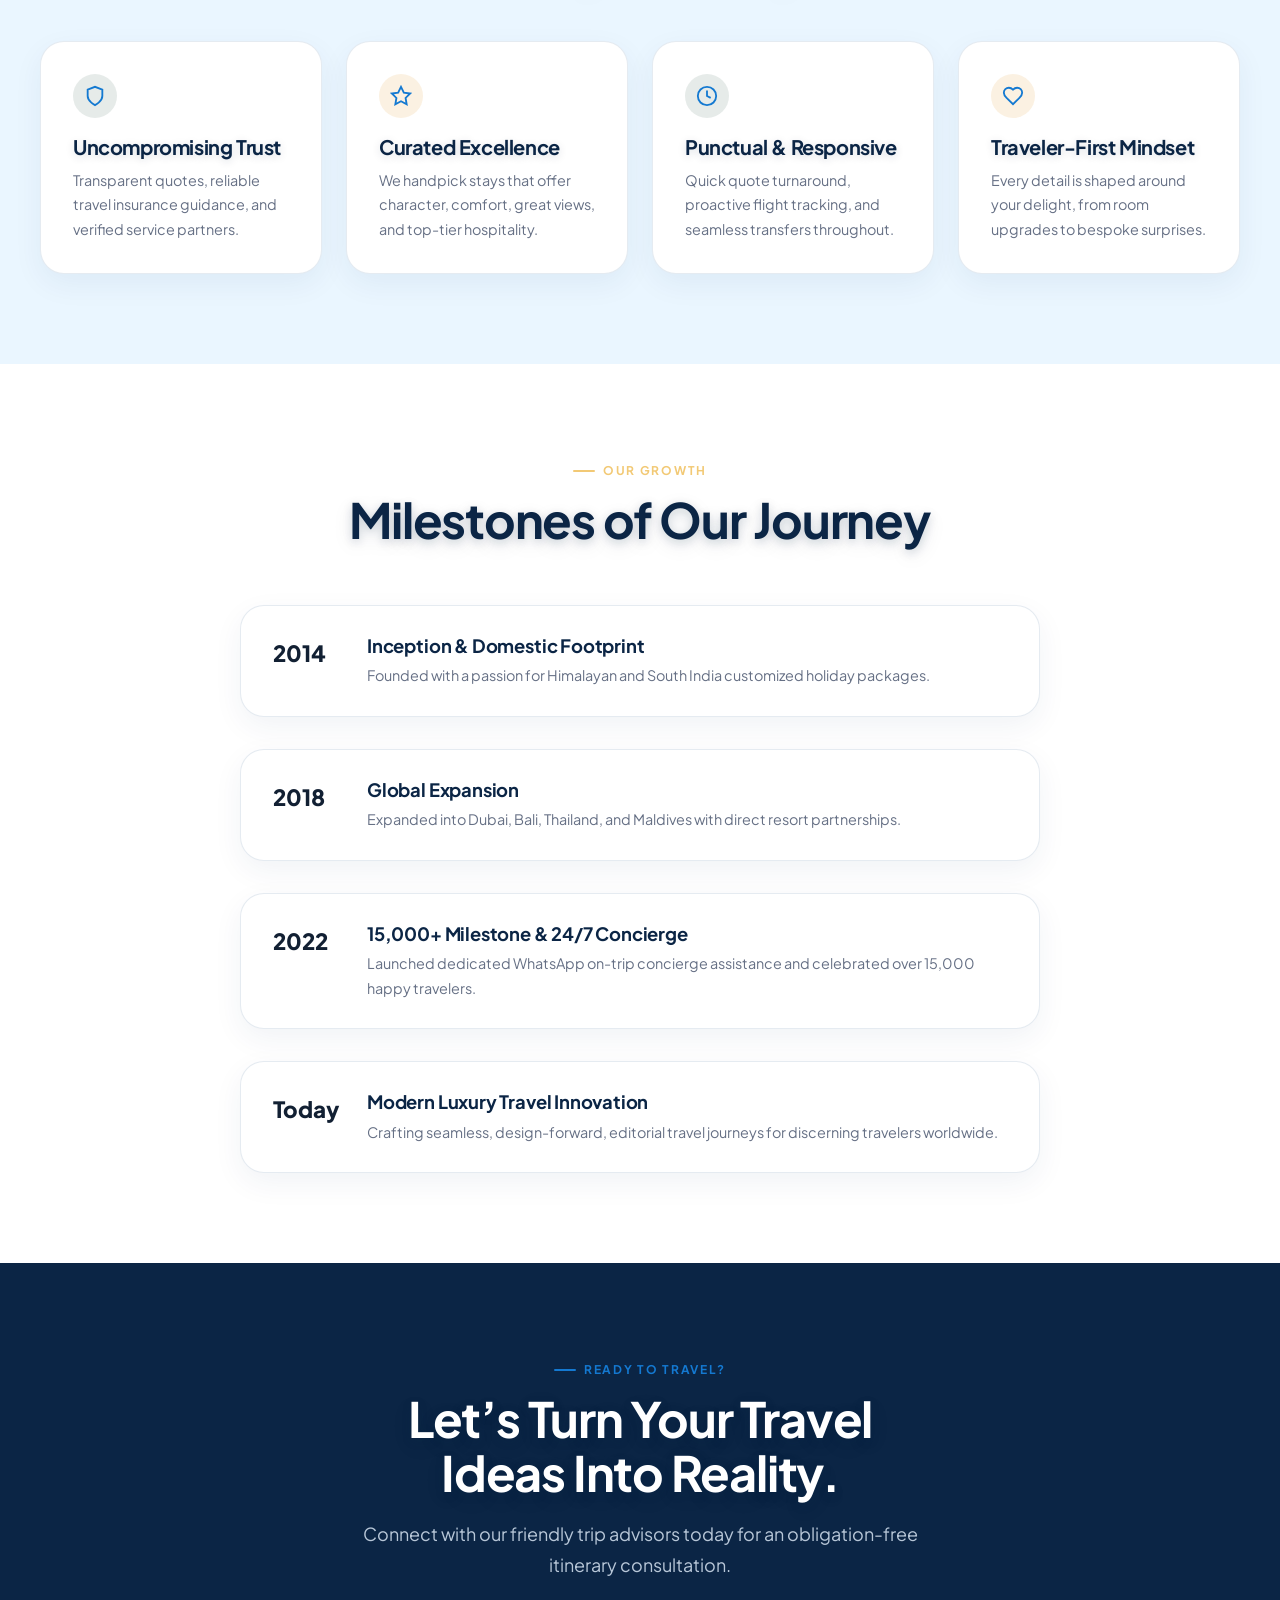
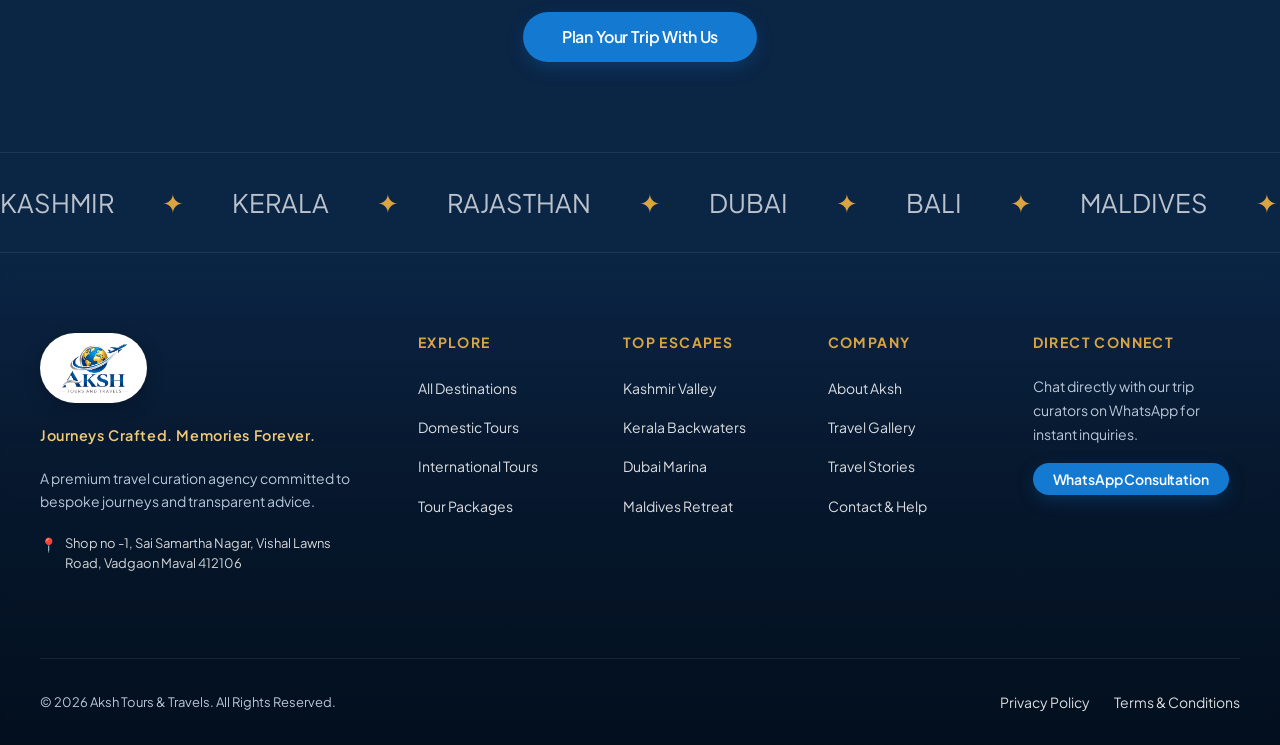
==== commit 9fe0d683: "Shop no -1, sai Samartha nagar, vishal lawns road, vadgoan maval 412106" ====
--- a/about.html
+++ b/about.html
@@ -8,7 +8,7 @@
   
   <link rel="preconnect" href="https://fonts.googleapis.com">
   <link rel="preconnect" href="https://fonts.gstatic.com" crossorigin>
-  <link href="https://fonts.googleapis.com/css2?family=Manrope:wght@400;500;600;700;800&family=Playfair+Display:ital,wght@0,500;0,600;0,700;1,400;1,600&display=swap" rel="stylesheet">
+  <link href="https://fonts.googleapis.com/css2?family=Manrope:wght@400;500;600;700;800&family=Plus+Jakarta+Sans:wght@400;500;600;700;800&display=swap" rel="stylesheet">
   
   <link rel="stylesheet" href="assets/css/style.css">
   <link rel="stylesheet" href="assets/css/responsive.css">
@@ -96,7 +96,9 @@
       <div class="brand-logo">
         <img src="assets/aksh-logo-transferent.png" alt="Aksh Tours & Travels" class="brand-logo-img">
       </div>
-      <button class="mobile-drawer-close btn-glass-dark btn-icon-round" aria-label="Close navigation menu">✕</button>
+      <button class="mobile-drawer-close" aria-label="Close navigation menu">
+        <svg width="20" height="20" viewBox="0 0 24 24" fill="none" stroke="currentColor" stroke-width="2.5"><path d="M18 6 6 18M6 6l12 12"/></svg>
+      </button>
     </div>
     <ul class="mobile-nav-list">
       <li><a href="index.html" class="mobile-nav-link">Home</a></li>
@@ -126,7 +128,6 @@
           <nav class="breadcrumb-nav" aria-label="Breadcrumb">
             <a href="index.html">Home</a> <span>/</span> <span style="color: var(--color-secondary);">About Us</span>
           </nav>
-          <span class="eyebrow" style="color: var(--color-secondary);">Our Story & Craft</span>
           <h1 class="hero-title" style="font-size: clamp(2.2rem, 4.5vw, 4rem);">
             Crafting Journeys, <br>
             <span class="highlight">Creating Forever Memories.</span>
@@ -299,17 +300,15 @@
     <div class="container">
       <div class="footer-grid">
         <div class="footer-brand">
-          <div class="brand-logo" style="margin-bottom: 1rem; color: #FFFFFF;">
-            <div class="brand-logo-icon">
-              <svg width="20" height="20" viewBox="0 0 24 24" fill="none" stroke="currentColor" stroke-width="2.2"><path d="M17.8 19.2 16 11l3.5-3.5C21 6 21.5 4 21 3c-1-.5-3 0-4.5 1.5L13 8 4.8 6.2c-.5-.1-.9.1-1.1.5l-.3.5c-.2.5-.1 1 .3 1.3L9 12l-2 3H4l-1 1 3 2 2 3 1-1v-3l3-2 3.5 5.3c.3.4.8.5 1.3.3l.5-.3c.4-.2.6-.6.5-1.1z"/></svg>
-            </div>
-            <div class="brand-logo-text">
-              <span class="main">Aksh</span>
-              <span class="sub">Tours & Travels</span>
-            </div>
-          </div>
+          <a href="index.html" class="footer-brand-logo" aria-label="Aksh Tours and Travels Home">
+            <img src="assets/aksh-logo-transferent.png" alt="Aksh Tours & Travels" class="footer-logo-img">
+          </a>
           <p class="footer-tagline">Journeys Crafted. Memories Forever.</p>
           <p class="footer-desc">A premium travel curation agency committed to bespoke journeys and transparent advice.</p>
+          <p class="footer-address">
+            <span class="address-icon">📍</span>
+            <span>Shop no -1, Sai Samartha Nagar, Vishal Lawns Road, Vadgaon Maval 412106</span>
+          </p>
         </div>
 
         <div>
--- a/assets/css/style.css
+++ b/assets/css/style.css
@@ -1,5 +1,5 @@
 /* ==========================================================================
-   AKSH TOURS & TRAVELS - MODERN LUXURY TRAVEL DESIGN SYSTEM
+   AKSH TOURS & TRAVELS - LIGHT LUXURY TRAVEL DESIGN SYSTEM
    "Journeys Crafted. Memories Forever."
    ========================================================================== */
 
@@ -7,47 +7,112 @@
    1. CSS CUSTOM PROPERTIES & TOKENS
    -------------------------------------------------------------------------- */
 :root {
-  /* Brand Color Palette */
-  --color-primary: #0B3D2E;         /* Deep Royal Emerald */
-  --color-primary-light: #135843;   /* Lighter Emerald */
-  --color-primary-dark: #06231A;    /* Dark Forest */
-  --color-secondary: #E8B86D;       /* Warm Champagne Gold */
-  --color-secondary-light: #F3D29B; /* Soft Gold */
-  --color-secondary-dark: #C6954B;  /* Deep Gold */
-  
-  --color-bg: #F8F6F0;              /* Warm Alabaster/Sand Off-white */
-  --color-bg-card: #FFFFFF;         /* Crisp White */
-  --color-bg-card-alt: #F2EFE9;     /* Soft Warm Gray */
-  --color-dark: #081C17;            /* Rich Midnight Forest */
-  --color-dark-surface: #0E2822;    /* Deep Surface */
-  --color-dark-card: #14352D;       /* Elevated Dark Card */
-  
+  /* ==========================================================================
+     PREMIUM TOURS & TRAVELS — CENTRAL COLOR SYSTEM TOKENS
+     ========================================================================== */
+  --travel-navy: #0B2545;
+  --travel-blue: #1479D1;
+  --travel-sky: #42B8F5;
+  --travel-gold: #D9A441;
+
+  --travel-sand: #F3E7D3;
+  --travel-white: #FFFFFF;
+  --travel-soft: #F7FAFC;
+  --travel-blue-light: #EAF6FF;
+
+  --travel-text: #122033;
+  --travel-text-muted: #667085;
+  --travel-border: #DCE5EC;
+
+  /* ==========================================================================
+     SEMANTIC BRAND SYSTEM VARIABLES
+     ========================================================================== */
+  --color-primary: var(--travel-blue);          /* #1479D1 - Primary CTA & Interactive */
+  --color-primary-dark: var(--travel-navy);     /* #0B2545 - Deep Ocean Navy */
+  --color-primary-light: var(--travel-sky);     /* #42B8F5 - Bright Sky Blue */
+
+  --color-secondary: var(--travel-blue);
+  --color-accent-blue: var(--travel-sky);
+
+  --color-gold: var(--travel-gold);             /* #D9A441 - Premium Warm Gold Accent */
+  --color-gold-light: #F2C975;
+  --color-gold-dark: #B88528;
+
+  --color-sand: var(--travel-sand);             /* #F3E7D3 - Warm Sand Accent */
+  --color-background: var(--travel-white);      /* #FFFFFF - Main Background */
+  --color-bg: var(--travel-white);
+  --color-surface: var(--travel-soft);          /* #F7FAFC - Soft Background */
+  --color-bg-card: var(--travel-white);
+
+  --color-surface-blue: var(--travel-blue-light); /* #EAF6FF - Light Blue Callouts */
+  --color-bg-card-alt: var(--travel-blue-light);
+  --color-surface-gold: var(--travel-sand);
+
+  --color-text-primary: var(--travel-text);       /* #122033 - Primary Text */
+  --color-text-main: var(--travel-text);
+  --color-text-secondary: var(--travel-text-muted); /* #667085 - Secondary Text */
+  --color-text-muted: var(--travel-text-muted);
+
+  --color-text-white: #FFFFFF;
+  --color-text-on-dark: #FFFFFF;
+  --color-text-light: #FFFFFF;
+  --color-text-subtle: #B8C7D8;                   /* #B8C7D8 - Subtle Footer Text */
   --color-white: #FFFFFF;
-  --color-text-main: #172B24;       /* High Contrast Body Text */
-  --color-text-muted: #5C6E66;      /* Muted Neutral */
-  --color-text-light: #F5F7F6;      /* Light Text on Dark */
-  --color-text-subtle: #8A9E96;     /* Subtle Text */
-  --color-border: rgba(11, 61, 46, 0.12);
-  --color-border-dark: rgba(255, 255, 255, 0.12);
-  
-  /* Glassmorphism Tokens */
-  --glass-bg: rgba(255, 255, 255, 0.65);
-  --glass-bg-hover: rgba(255, 255, 255, 0.85);
-  --glass-dark-bg: rgba(8, 28, 23, 0.68);
-  --glass-dark-card: rgba(14, 40, 34, 0.72);
-  --glass-border: rgba(255, 255, 255, 0.35);
-  --glass-border-dark: rgba(232, 184, 109, 0.25);
-  --glass-blur: blur(16px);
+
+  --color-border: var(--travel-border);           /* #DCE5EC - Card & Input Borders */
+  --color-border-light: rgba(220, 229, 236, 0.75);
+  --color-border-dark: rgba(255, 255, 255, 0.15);
+
+  --color-dark: var(--travel-navy);               /* #0B2545 - Deep Navy */
+  --color-dark-surface: #0E3059;
+  --color-dark-card: #143C6D;
+
+  /* Form Helpers */
+  --color-form-error: #D64545;
+  --color-form-success: #16865B;
+  --color-placeholder: #98A2B3;
+
+  /* =========================================
+     GLASSMORPHISM & BLURS
+     ========================================= */
+  --glass-background: rgba(255, 255, 255, 0.92);
+  --glass-bg: rgba(255, 255, 255, 0.92);
+  --glass-background-strong: rgba(255, 255, 255, 0.96);
+  --glass-bg-hover: #FFFFFF;
+
+  --glass-border: rgba(20, 121, 209, 0.12);
+  --glass-border-dark: rgba(255, 255, 255, 0.18);
+  --glass-dark-bg: rgba(11, 37, 69, 0.85);
+  --glass-dark-card: rgba(11, 37, 69, 0.35);
+
+  --glass-blur: blur(18px);
   --glass-blur-lg: blur(28px);
-  --glass-shadow: 0 16px 40px -10px rgba(8, 28, 23, 0.15);
-  --glass-shadow-lg: 0 25px 60px -12px rgba(8, 28, 23, 0.25);
-  
+
+  --glass-shadow: 0 10px 35px rgba(11, 37, 69, 0.08);
+  --glass-shadow-lg: 0 18px 50px rgba(11, 37, 69, 0.12);
+
+  /* =========================================
+     SHADOWS
+     ========================================= */
+  --shadow-sm: 0 4px 14px rgba(11, 37, 69, 0.05);
+  --shadow-md: 0 10px 28px rgba(11, 37, 69, 0.08);
+  --shadow-lg: 0 18px 50px rgba(11, 37, 69, 0.10);
+
+  /* =========================================
+     BRAND GRADIENTS
+     ========================================= */
+  --gradient-primary: linear-gradient(135deg, #0B2545 0%, #1479D1 100%);
+  --gradient-light: linear-gradient(135deg, #EAF6FF 0%, #FFFFFF 100%);
+  --gradient-sand: linear-gradient(135deg, #F3E7D3 0%, #FFFFFF 100%);
+  --gradient-gold: linear-gradient(135deg, #D9A441 0%, #F2C975 100%);
+  --gradient-hero: linear-gradient(90deg, rgba(11, 37, 69, 0.72) 0%, rgba(11, 37, 69, 0.40) 50%, rgba(20, 121, 209, 0.08) 100%);
+
   /* ==========================================
      TYPOGRAPHY SYSTEM TOKENS
      ========================================== */
   /* FONT FAMILIES */
-  --font-primary: "Manrope", -apple-system, BlinkMacSystemFont, "Segoe UI", Roboto, sans-serif;
-  --font-display: "Playfair Display", Georgia, serif;
+  --font-primary: "Plus Jakarta Sans", "Manrope", -apple-system, BlinkMacSystemFont, "Segoe UI", Roboto, sans-serif;
+  --font-display: "Plus Jakarta Sans", "Manrope", -apple-system, BlinkMacSystemFont, "Segoe UI", Roboto, sans-serif;
   --font-serif: var(--font-display);
   --font-sans: var(--font-primary);
   --font-accent: var(--font-primary);
@@ -117,8 +182,8 @@
 body {
   font-family: var(--font-primary);
   font-size: var(--fs-body);
-  background-color: var(--color-bg);
-  color: var(--color-text-main);
+  background-color: var(--color-background);
+  color: var(--color-text-primary);
   line-height: var(--lh-body);
   overflow-x: hidden;
   position: relative;
@@ -164,20 +229,38 @@
 }
 
 ::selection {
-  background-color: var(--color-secondary);
-  color: var(--color-dark);
+  background-color: var(--color-primary);
+  color: #FFFFFF;
 }
 
 :focus-visible {
-  outline: 2px solid var(--color-secondary);
-  outline-offset: 4px;
+  outline: 2px solid var(--color-accent-blue);
+  outline-offset: 3px;
+}
+
+/* Subtle branded scrollbar */
+::-webkit-scrollbar {
+  width: 10px;
+}
+
+::-webkit-scrollbar-track {
+  background: var(--color-surface-blue);
+}
+
+::-webkit-scrollbar-thumb {
+  background: var(--color-primary);
+  border-radius: 5px;
+}
+
+::-webkit-scrollbar-thumb:hover {
+  background: var(--color-primary-dark);
 }
 
 /* --------------------------------------------------------------------------
    3. STANDARDIZED TYPOGRAPHY
    -------------------------------------------------------------------------- */
 h1, h2, h3, h4, h5, h6 {
-  color: var(--color-primary);
+  color: var(--color-primary-dark);
   text-wrap: balance;
 }
 
@@ -185,24 +268,27 @@
   font-family: var(--font-display);
   font-size: var(--fs-h1);
   line-height: var(--lh-heading);
-  font-weight: 600;
+  font-weight: 700;
   letter-spacing: -0.03em;
+  text-shadow: 0 3px 12px rgba(11, 37, 69, 0.20), 0 8px 24px rgba(11, 37, 69, 0.12);
 }
 
 h2 {
   font-family: var(--font-display);
   font-size: var(--fs-h2);
   line-height: var(--lh-heading);
-  font-weight: 600;
+  font-weight: 700;
   letter-spacing: -0.025em;
+  text-shadow: 0 3px 10px rgba(11, 37, 69, 0.18), 0 6px 20px rgba(11, 37, 69, 0.10);
 }
 
 h3 {
   font-family: var(--font-display);
   font-size: var(--fs-h3);
   line-height: var(--lh-subheading);
-  font-weight: 600;
+  font-weight: 700;
   letter-spacing: -0.02em;
+  text-shadow: 0 2px 8px rgba(11, 37, 69, 0.16);
 }
 
 h4 {
@@ -230,20 +316,21 @@
 .hero-title {
   font-family: var(--font-display);
   font-size: var(--fs-hero);
-  font-weight: 600;
+  font-weight: 700;
   line-height: var(--lh-display);
   letter-spacing: -0.035em;
-  color: var(--color-white);
+  color: #FFFFFF;
   text-wrap: balance;
+  text-shadow: 0 4px 24px rgba(3, 16, 32, 0.70), 0 2px 6px rgba(0, 0, 0, 0.55);
 }
 
 .hero-title .highlight {
   display: inline-block;
   margin-top: 0.35rem;
   font-style: italic;
-  font-weight: 400;
-  color: var(--color-secondary);
-  background: linear-gradient(135deg, #F9E7C4 0%, #E8B86D 60%, #C6954B 100%);
+  font-weight: 600;
+  color: var(--color-gold-light);
+  background: var(--gradient-gold);
   -webkit-background-clip: text;
   -webkit-text-fill-color: transparent;
 }
@@ -269,12 +356,12 @@
   text-transform: uppercase;
   letter-spacing: 0.14em;
   line-height: 1.4;
-  color: var(--color-secondary);
+  color: var(--color-primary);
   margin-bottom: 0.85rem;
 }
 
 .eyebrow-dark {
-  color: var(--color-primary);
+  color: var(--color-gold-light);
 }
 
 .eyebrow::before,
@@ -291,10 +378,12 @@
 .section-title {
   font-family: var(--font-display);
   font-size: var(--fs-h2);
-  font-weight: 600;
+  font-weight: 700;
   line-height: var(--lh-heading);
   letter-spacing: -0.025em;
+  color: var(--color-primary-dark);
   text-wrap: balance;
+  text-shadow: 0 3px 10px rgba(11, 37, 69, 0.18), 0 6px 20px rgba(11, 37, 69, 0.10);
 }
 
 .section-subtitle,
@@ -302,7 +391,7 @@
   font-family: var(--font-primary);
   font-size: var(--fs-large);
   font-weight: 400;
-  color: var(--color-text-muted);
+  color: var(--color-text-secondary);
   line-height: var(--lh-body);
   text-wrap: pretty;
   max-width: 720px;
@@ -313,6 +402,7 @@
   font-size: var(--fs-h4);
   font-weight: 700;
   line-height: var(--lh-subheading);
+  color: var(--color-primary-dark);
 }
 
 /* --------------------------------------------------------------------------
@@ -334,21 +424,21 @@
   height: clamp(420px, 52vh, 560px);
   object-fit: cover;
   border-radius: var(--radius-xl);
-  box-shadow: 0 20px 45px rgba(11, 61, 46, 0.12);
+  box-shadow: var(--shadow-lg);
 }
 
 .intro-floating-badge {
   position: absolute;
   bottom: 24px;
   right: -20px;
-  background: rgba(8, 28, 23, 0.9);
+  background: var(--color-dark);
   backdrop-filter: var(--glass-blur);
   -webkit-backdrop-filter: var(--glass-blur);
-  border: 1px solid rgba(232, 184, 109, 0.4);
+  border: 1px solid rgba(218, 162, 39, 0.4);
   padding: 1.1rem 1.5rem;
   border-radius: var(--radius-lg);
-  color: var(--color-white);
-  box-shadow: 0 15px 35px rgba(0, 0, 0, 0.3);
+  color: #FFFFFF;
+  box-shadow: var(--shadow-lg);
   display: flex;
   align-items: center;
   gap: 0.85rem;
@@ -358,7 +448,7 @@
   width: 44px;
   height: 44px;
   border-radius: 50%;
-  background: var(--color-secondary);
+  background: var(--color-gold);
   color: var(--color-dark);
   display: flex;
   align-items: center;
@@ -379,12 +469,12 @@
   gap: 0.65rem;
   font-size: 0.92rem;
   font-weight: 700;
-  color: var(--color-primary);
+  color: var(--color-primary-dark);
   font-family: var(--font-accent);
 }
 
 .intro-feature-item svg {
-  color: var(--color-secondary-dark);
+  color: var(--color-secondary);
   flex-shrink: 0;
 }
 
@@ -444,11 +534,16 @@
 
 .bg-dark {
   background-color: var(--color-dark);
-  color: var(--color-text-light);
-}
-
-.bg-sand {
-  background-color: var(--color-bg-card-alt);
+  color: #FFFFFF;
+}
+
+.bg-sand,
+.bg-light-blue {
+  background-color: var(--color-surface-blue);
+}
+
+.bg-light-gold {
+  background-color: var(--color-surface-gold);
 }
 
 /* --------------------------------------------------------------------------
@@ -460,7 +555,7 @@
   left: 0;
   width: 12px;
   height: 12px;
-  background-color: var(--color-secondary);
+  background-color: var(--color-accent-blue);
   border-radius: 50%;
   pointer-events: none;
   z-index: 9999;
@@ -474,7 +569,7 @@
   left: 0;
   width: 42px;
   height: 42px;
-  border: 1.5px solid rgba(232, 184, 109, 0.7);
+  border: 1.5px solid rgba(7, 144, 219, 0.6);
   border-radius: 50%;
   pointer-events: none;
   z-index: 9998;
@@ -484,7 +579,7 @@
 .custom-cursor.active {
   width: 45px;
   height: 45px;
-  background-color: rgba(232, 184, 109, 0.3);
+  background-color: rgba(7, 144, 219, 0.25);
 }
 
 @media (pointer: coarse), (max-width: 1024px) {
@@ -519,14 +614,20 @@
   align-items: center;
   justify-content: space-between;
   min-height: 72px;
-  background: rgba(8, 28, 23, 0.85);
-  backdrop-filter: var(--glass-blur);
-  -webkit-backdrop-filter: var(--glass-blur);
-  border: 1px solid rgba(255, 255, 255, 0.16);
+  background: #FFFFFF;
+  backdrop-filter: blur(20px);
+  -webkit-backdrop-filter: blur(20px);
+  border: 1px solid var(--color-border-light);
   border-radius: var(--radius-pill);
   padding: 0.75rem 1.4rem 0.75rem 1.85rem;
-  box-shadow: 0 14px 40px rgba(0, 0, 0, 0.38);
+  box-shadow: 0 10px 30px rgba(5, 51, 110, 0.10);
   transition: background 0.3s ease, border-color 0.3s ease, box-shadow 0.3s ease, min-height 0.3s ease;
+}
+
+.site-header.scrolled .navbar-container {
+  background: rgba(255, 255, 255, 0.96);
+  border: 1px solid rgba(6, 84, 152, 0.14);
+  box-shadow: var(--shadow-md);
 }
 
 .brand-logo {
@@ -536,7 +637,7 @@
   font-family: var(--font-display);
   font-weight: 700;
   font-size: 1.35rem;
-  color: var(--color-white);
+  color: var(--color-primary-dark);
   letter-spacing: -0.02em;
   text-decoration: none;
 }
@@ -547,51 +648,13 @@
   max-width: 210px;
   object-fit: contain;
   display: block;
-  filter: drop-shadow(0 2px 8px rgba(0, 0, 0, 0.25));
+  filter: drop-shadow(0 2px 8px rgba(3, 31, 67, 0.15));
   transition: transform var(--transition-fast), filter var(--transition-fast);
 }
 
 .brand-logo:hover .brand-logo-img {
   transform: scale(1.05);
-  filter: drop-shadow(0 4px 14px rgba(232, 184, 109, 0.45));
-}
-
-.brand-logo-icon {
-  width: 38px;
-  height: 38px;
-  background: linear-gradient(135deg, var(--color-primary) 0%, var(--color-primary-light) 100%);
-  border-radius: 50%;
-  display: flex;
-  align-items: center;
-  justify-content: center;
-  color: var(--color-secondary);
-  box-shadow: 0 4px 12px rgba(11, 61, 46, 0.25);
-  transition: transform var(--transition-fast);
-}
-
-.brand-logo:hover .brand-logo-icon {
-  transform: rotate(15deg) scale(1.05);
-}
-
-.brand-logo-text {
-  display: flex;
-  flex-direction: column;
-  line-height: 1.05;
-}
-
-.brand-logo-text .main {
-  font-size: 1.25rem;
-  font-weight: 700;
-  letter-spacing: -0.01em;
-}
-
-.brand-logo-text .sub {
-  font-family: var(--font-primary);
-  font-size: 0.65rem;
-  text-transform: uppercase;
-  letter-spacing: 0.16em;
-  color: var(--color-secondary);
-  font-weight: 700;
+  filter: drop-shadow(0 4px 14px rgba(6, 84, 152, 0.30));
 }
 
 .nav-menu {
@@ -603,10 +666,10 @@
 .nav-link {
   font-family: var(--font-primary);
   font-size: 15px;
-  font-weight: 500;
+  font-weight: 600;
   line-height: 1;
   letter-spacing: -0.01em;
-  color: var(--color-text-light);
+  color: var(--color-text-primary);
   position: relative;
   padding: 0.4rem 0.2rem;
   transition: color var(--transition-fast);
@@ -622,13 +685,17 @@
   left: 0;
   width: 0;
   height: 2px;
-  background-color: var(--color-secondary);
+  background-color: var(--color-gold);
   border-radius: 2px;
   transition: width var(--transition-fast);
 }
 
-.nav-link:hover, .nav-link.active {
+.nav-link:hover {
   color: var(--color-secondary);
+}
+
+.nav-link.active {
+  color: var(--color-primary);
 }
 
 .nav-link:hover::after, .nav-link.active::after {
@@ -642,7 +709,7 @@
 
 .nav-dropdown-toggle .chevron {
   transition: transform 0.3s cubic-bezier(0.16, 1, 0.3, 1);
-  color: var(--color-secondary);
+  color: var(--color-primary);
   display: inline-flex;
 }
 
@@ -656,14 +723,14 @@
   top: calc(100% + 14px);
   left: 50%;
   transform: translateX(-50%) translateY(10px);
-  background: rgba(8, 28, 23, 0.96);
-  backdrop-filter: var(--glass-blur-lg);
-  -webkit-backdrop-filter: var(--glass-blur-lg);
-  border: 1px solid rgba(232, 184, 109, 0.3);
+  background: rgba(255, 255, 255, 0.96);
+  backdrop-filter: blur(20px);
+  -webkit-backdrop-filter: blur(20px);
+  border: 1px solid rgba(6, 84, 152, 0.14);
   border-radius: var(--radius-lg);
   padding: 0.65rem;
   min-width: 240px;
-  box-shadow: 0 20px 45px rgba(0, 0, 0, 0.5);
+  box-shadow: 0 20px 45px rgba(5, 51, 110, 0.12);
   opacity: 0;
   visibility: hidden;
   pointer-events: none;
@@ -674,7 +741,6 @@
   gap: 0.25rem;
 }
 
-/* Invisible bridge so mouse hover doesn't break between navbar and dropdown */
 .nav-dropdown-menu::before {
   content: '';
   position: absolute;
@@ -701,7 +767,7 @@
   font-family: var(--font-primary);
   font-size: 14px;
   font-weight: 600;
-  color: rgba(255, 255, 255, 0.88);
+  color: var(--color-text-primary);
   transition: all var(--transition-fast);
   text-decoration: none;
   white-space: nowrap;
@@ -711,11 +777,11 @@
   width: 28px;
   height: 28px;
   border-radius: 8px;
-  background: rgba(255, 255, 255, 0.08);
+  background: var(--color-surface-blue);
   display: flex;
   align-items: center;
   justify-content: center;
-  color: var(--color-secondary);
+  color: var(--color-primary);
   font-size: 0.85rem;
   flex-shrink: 0;
   transition: all var(--transition-fast);
@@ -723,15 +789,15 @@
 
 .nav-dropdown-link:hover,
 .nav-dropdown-link.active {
-  background: rgba(232, 184, 109, 0.15);
-  color: #FFFFFF;
+  background: var(--color-surface-blue);
+  color: var(--color-primary);
   transform: translateX(4px);
 }
 
 .nav-dropdown-link:hover .dropdown-icon,
 .nav-dropdown-link.active .dropdown-icon {
-  background: var(--color-secondary);
-  color: var(--color-dark);
+  background: var(--color-primary);
+  color: #FFFFFF;
 }
 
 .nav-cta-group {
@@ -740,10 +806,56 @@
   gap: 0.85rem;
 }
 
-.nav-cta {
+.nav-cta-group .btn {
+  min-height: 48px;
+  padding: 0.72rem 1.7rem;
   font-family: var(--font-primary);
   font-size: 15px;
-  font-weight: 600;
+  font-weight: 700;
+  letter-spacing: -0.01em;
+  background: var(--color-primary);
+  color: #FFFFFF;
+  border-radius: var(--radius-pill);
+  box-shadow: 0 4px 18px rgba(6, 84, 152, 0.35);
+  transition: all 0.35s cubic-bezier(0.16, 1, 0.3, 1);
+  position: relative;
+  overflow: hidden;
+  display: inline-flex;
+  align-items: center;
+  justify-content: center;
+  text-decoration: none;
+}
+
+.nav-cta-group .btn::before {
+  content: '';
+  position: absolute;
+  top: 0;
+  left: -100%;
+  width: 100%;
+  height: 100%;
+  background: linear-gradient(
+    120deg,
+    transparent,
+    rgba(255, 255, 255, 0.28),
+    transparent
+  );
+  transition: all 0.6s ease;
+}
+
+.nav-cta-group .btn:hover {
+  background: var(--color-primary-dark);
+  color: #FFFFFF;
+  transform: translateY(-2px);
+  box-shadow: 0 8px 25px rgba(5, 51, 110, 0.5), 0 0 0 2px rgba(7, 144, 219, 0.25);
+}
+
+.nav-cta-group .btn:hover::before {
+  left: 100%;
+}
+
+.nav-cta-group .btn:active {
+  transform: translateY(0) scale(0.98);
+  box-shadow: 0 3px 12px rgba(5, 51, 110, 0.4);
 }
 
 .nav-toggle-btn {
@@ -751,19 +863,20 @@
   width: 44px;
   height: 44px;
   border-radius: 50%;
-  background: rgba(255, 255, 255, 0.2);
+  background: var(--color-surface-blue);
   align-items: center;
   justify-content: center;
   flex-direction: column;
   gap: 5px;
-  border: 1px solid var(--glass-border);
+  border: 1px solid var(--color-border-light);
+  transition: all var(--transition-fast);
 }
 
 .nav-toggle-btn span {
   display: block;
   width: 20px;
   height: 2px;
-  background-color: var(--color-white);
+  background-color: var(--color-primary);
   border-radius: 2px;
   transition: transform 0.3s ease, opacity 0.3s ease;
 }
@@ -780,7 +893,7 @@
   transform: translateY(-7px) rotate(-45deg);
 }
 
-/* Mobile Drawer */
+/* Mobile Drawer - Light Theme */
 .mobile-drawer {
   position: fixed;
   top: 0;
@@ -788,7 +901,10 @@
   width: 100%;
   max-width: 400px;
   height: 100vh;
-  background: var(--color-dark);
+  background: rgba(255, 255, 255, 0.98);
+  backdrop-filter: blur(22px);
+  -webkit-backdrop-filter: blur(22px);
+  border-left: 1px solid rgba(6, 84, 152, 0.12);
   z-index: 1050;
   padding: 2.5rem 2rem;
   display: flex;
@@ -796,7 +912,7 @@
   justify-content: space-between;
   transform: translateX(100%);
   transition: transform 0.5s cubic-bezier(0.16, 1, 0.3, 1);
-  box-shadow: -15px 0 50px rgba(0, 0, 0, 0.5);
+  box-shadow: -15px 0 50px rgba(5, 51, 110, 0.18);
   overflow-y: auto;
 }
 
@@ -807,7 +923,7 @@
 .mobile-drawer-overlay {
   position: fixed;
   inset: 0;
-  background: rgba(0, 0, 0, 0.6);
+  background: rgba(3, 31, 67, 0.6);
   backdrop-filter: blur(6px);
   z-index: 1040;
   opacity: 0;
@@ -825,7 +941,47 @@
   align-items: center;
   justify-content: space-between;
   padding-bottom: 1.5rem;
-  border-bottom: 1px solid rgba(255, 255, 255, 0.1);
+  border-bottom: 1px solid var(--color-border-light);
+}
+
+.mobile-drawer-close {
+  width: 44px;
+  height: 44px;
+  min-width: 44px;
+  min-height: 44px;
+  border-radius: 50%;
+  background: var(--color-surface-blue);
+  border: 1.5px solid rgba(6, 84, 152, 0.22);
+  color: var(--color-primary-dark);
+  display: inline-flex !important;
+  align-items: center !important;
+  justify-content: center !important;
+  cursor: pointer;
+  transition: all var(--transition-fast);
+  padding: 0 !important;
+  box-shadow: 0 2px 8px rgba(6, 84, 152, 0.08);
+}
+
+.mobile-drawer-close svg {
+  width: 20px;
+  height: 20px;
+  stroke: var(--color-primary-dark);
+  stroke-width: 2.4;
+  display: block;
+  transition: stroke var(--transition-fast);
+  pointer-events: none;
+}
+
+.mobile-drawer-close:hover {
+  background: var(--color-primary);
+  border-color: var(--color-primary);
+  color: #FFFFFF;
+  transform: rotate(90deg) scale(1.06);
+  box-shadow: 0 4px 14px rgba(6, 84, 152, 0.25);
+}
+
+.mobile-drawer-close:hover svg {
+  stroke: #FFFFFF;
 }
 
 .mobile-nav-list {
@@ -839,7 +995,7 @@
   font-family: var(--font-display);
   font-size: clamp(1.25rem, 2.5vw, 1.5rem);
   font-weight: 600;
-  color: var(--color-text-light);
+  color: var(--color-text-primary);
   display: flex;
   align-items: center;
   justify-content: space-between;
@@ -847,7 +1003,7 @@
 }
 
 .mobile-nav-link:hover, .mobile-nav-link.active {
-  color: var(--color-secondary);
+  color: var(--color-primary);
   transform: translateX(8px);
 }
 
@@ -857,13 +1013,13 @@
   font-weight: 700;
   padding: 0.2rem 0.6rem;
   border-radius: var(--radius-pill);
-  background: rgba(232, 184, 109, 0.15);
-  color: var(--color-secondary);
+  background: var(--color-surface-blue);
+  color: var(--color-primary);
 }
 
 .mobile-drawer-footer {
   padding-top: 1.5rem;
-  border-top: 1px solid rgba(255, 255, 255, 0.1);
+  border-top: 1px solid var(--color-border-light);
 }
 
 /* --------------------------------------------------------------------------
@@ -889,56 +1045,85 @@
 }
 
 .btn-primary {
-  background: var(--color-secondary);
-  color: var(--color-dark);
-  box-shadow: 0 8px 24px -6px rgba(232, 184, 109, 0.45);
+  background: var(--color-primary);
+  color: #FFFFFF;
+  box-shadow: 0 6px 20px -4px rgba(20, 121, 209, 0.35);
 }
 
 .btn-primary:hover {
-  background: var(--color-secondary-light);
+  background: var(--color-primary-dark);
   transform: translateY(-2px);
-  box-shadow: 0 12px 28px -6px rgba(232, 184, 109, 0.6);
-  color: var(--color-dark);
+  box-shadow: 0 10px 26px -4px rgba(11, 37, 69, 0.40);
+  color: #FFFFFF;
+}
+
+.btn-secondary {
+  background: transparent;
+  color: var(--color-primary);
+  border: 1.5px solid var(--color-primary);
+}
+
+.btn-secondary:hover {
+  background: var(--color-primary);
+  color: #FFFFFF;
+  transform: translateY(-2px);
+  box-shadow: 0 8px 22px -4px rgba(20, 121, 209, 0.30);
 }
 
 .btn-emerald {
   background: var(--color-primary);
-  color: var(--color-white);
-  box-shadow: 0 8px 24px -6px rgba(11, 61, 46, 0.35);
+  color: #FFFFFF;
+  box-shadow: 0 6px 20px -4px rgba(20, 121, 209, 0.35);
 }
 
 .btn-emerald:hover {
-  background: var(--color-primary-light);
+  background: var(--color-primary-dark);
   transform: translateY(-2px);
-  box-shadow: 0 12px 28px -6px rgba(11, 61, 46, 0.5);
-  color: var(--color-white);
+  box-shadow: 0 10px 26px -4px rgba(11, 37, 69, 0.40);
+  color: #FFFFFF;
+}
+
+.btn-gold {
+  background: var(--color-gold);
+  color: #FFFFFF;
+  font-weight: 700;
+  box-shadow: 0 6px 20px -4px rgba(217, 164, 65, 0.35);
+}
+
+.btn-gold:hover {
+  background: var(--color-gold-dark);
+  color: #FFFFFF;
+  transform: translateY(-2px);
+  box-shadow: 0 10px 24px -4px rgba(217, 164, 65, 0.45);
 }
 
 .btn-glass {
-  background: var(--glass-bg);
+  background: var(--glass-background);
   backdrop-filter: var(--glass-blur);
   -webkit-backdrop-filter: var(--glass-blur);
-  border: 1px solid var(--glass-border);
-  color: var(--color-text-main);
+  border: 1px solid var(--color-border);
+  color: var(--color-text-primary);
 }
 
 .btn-glass:hover {
-  background: var(--glass-bg-hover);
+  background: #FFFFFF;
+  color: var(--color-primary);
+  border-color: var(--color-primary);
   transform: translateY(-2px);
 }
 
 .btn-glass-dark {
-  background: rgba(255, 255, 255, 0.1);
+  background: rgba(255, 255, 255, 0.12);
   backdrop-filter: var(--glass-blur);
   -webkit-backdrop-filter: var(--glass-blur);
-  border: 1px solid rgba(255, 255, 255, 0.2);
-  color: var(--color-white);
+  border: 1px solid rgba(255, 255, 255, 0.30);
+  color: #FFFFFF;
 }
 
 .btn-glass-dark:hover {
-  background: rgba(255, 255, 255, 0.2);
-  border-color: var(--color-secondary);
-  color: var(--color-secondary);
+  background: rgba(255, 255, 255, 0.22);
+  border-color: var(--color-gold);
+  color: var(--color-gold-light);
   transform: translateY(-2px);
 }
 
@@ -950,8 +1135,9 @@
 
 .btn-outline:hover {
   background: var(--color-primary);
-  color: var(--color-white);
+  color: #FFFFFF;
   transform: translateY(-2px);
+  box-shadow: 0 8px 22px -4px rgba(20, 121, 209, 0.30);
 }
 
 .btn-sm {
@@ -967,8 +1153,27 @@
 .btn-icon-round {
   width: 44px;
   height: 44px;
-  padding: 0;
+  min-width: 44px;
+  min-height: 44px;
+  padding: 0 !important;
   border-radius: 50%;
+  display: inline-flex !important;
+  align-items: center !important;
+  justify-content: center !important;
+  text-align: center;
+  gap: 0 !important;
+  line-height: 1 !important;
+  flex-shrink: 0;
+  cursor: pointer;
+}
+
+.btn-icon-round svg {
+  width: 18px;
+  height: 18px;
+  display: block;
+  margin: 0 auto;
+  flex-shrink: 0;
+  pointer-events: none;
 }
 
 .btn .icon-arrow {
@@ -983,13 +1188,19 @@
    8. CARDS & BENTO GRID SYSTEM
    -------------------------------------------------------------------------- */
 .glass-card {
-  background: var(--glass-bg);
+  background: var(--glass-background);
   backdrop-filter: var(--glass-blur);
   -webkit-backdrop-filter: var(--glass-blur);
-  border: 1px solid var(--glass-border);
-  border-radius: var(--radius-lg);
+  border: 1.5px solid var(--glass-border);
+  border-radius: var(--radius-xl);
   box-shadow: var(--glass-shadow);
-  transition: transform var(--transition-smooth), box-shadow var(--transition-smooth);
+  transition: transform var(--transition-smooth), box-shadow var(--transition-smooth), border-color var(--transition-smooth);
+}
+
+.glass-card:hover {
+  transform: translateY(-6px);
+  box-shadow: var(--glass-shadow-lg);
+  border-color: rgba(20, 121, 209, 0.28);
 }
 
 .glass-card-dark {
@@ -998,27 +1209,349 @@
   -webkit-backdrop-filter: var(--glass-blur-lg);
   border: 1px solid var(--glass-border-dark);
   border-radius: var(--radius-lg);
-  box-shadow: 0 20px 50px rgba(0, 0, 0, 0.35);
-  color: var(--color-text-light);
+  box-shadow: 0 20px 50px rgba(3, 31, 67, 0.35);
+  color: #FFFFFF;
   transition: transform var(--transition-smooth), box-shadow var(--transition-smooth);
 }
 
 .glass-card-dark:hover {
   transform: translateY(-6px);
-  border-color: rgba(232, 184, 109, 0.5);
+  border-color: rgba(218, 162, 39, 0.45);
 }
 
 .solid-card {
-  background: var(--color-bg-card);
-  border: 1px solid var(--color-border);
+  background: #FFFFFF;
+  border: 1px solid var(--color-border-light);
   border-radius: var(--radius-lg);
-  box-shadow: 0 10px 30px rgba(11, 61, 46, 0.05);
+  box-shadow: 0 10px 30px rgba(5, 51, 110, 0.06);
   transition: transform var(--transition-smooth), box-shadow var(--transition-smooth);
 }
 
 .solid-card:hover {
   transform: translateY(-6px);
-  box-shadow: 0 20px 45px rgba(11, 61, 46, 0.1);
+  box-shadow: 0 20px 45px rgba(5, 51, 110, 0.12);
+}
+
+/* ==========================================================================
+   TRAVEL STYLE GLASSO-MORPHIC CARDS & ATMOSPHERIC SECTION
+   ========================================================================== */
+.experiences-glass-section {
+  position: relative;
+  overflow: hidden;
+  background: linear-gradient(180deg, #F6FAFD 0%, #EBF4FC 50%, #FAF6EE 100%);
+}
+
+.experiences-glass-section::before,
+.experiences-glass-section::after {
+  content: '';
+  position: absolute;
+  border-radius: 50%;
+  pointer-events: none;
+  filter: blur(75px);
+  z-index: 0;
+}
+
+.experiences-glass-section::before {
+  top: 15%;
+  left: 3%;
+  width: 420px;
+  height: 420px;
+  background: radial-gradient(circle, rgba(66, 184, 245, 0.28) 0%, rgba(20, 121, 209, 0.08) 60%, transparent 80%);
+}
+
+.experiences-glass-section::after {
+  bottom: 12%;
+  right: 4%;
+  width: 460px;
+  height: 460px;
+  background: radial-gradient(circle, rgba(217, 164, 65, 0.22) 0%, rgba(242, 201, 117, 0.06) 60%, transparent 80%);
+}
+
+.experiences-glass-section .container {
+  position: relative;
+  z-index: 1;
+}
+
+.travel-style-glass-card {
+  background: linear-gradient(145deg, rgba(255, 255, 255, 0.75) 0%, rgba(255, 255, 255, 0.45) 100%);
+  backdrop-filter: blur(24px) saturate(190%);
+  -webkit-backdrop-filter: blur(24px) saturate(190%);
+  border: 1.5px solid rgba(255, 255, 255, 0.90);
+  border-radius: var(--radius-xl);
+  padding: 2.25rem 2rem;
+  box-shadow: 
+    0 20px 40px -12px rgba(11, 37, 69, 0.08),
+    0 4px 14px rgba(11, 37, 69, 0.03),
+    inset 0 1.5px 1.5px 0 rgba(255, 255, 255, 1),
+    inset 0 -1px 2px 0 rgba(20, 121, 209, 0.04);
+  transition: all 0.4s cubic-bezier(0.16, 1, 0.3, 1);
+  position: relative;
+  overflow: hidden;
+  display: flex;
+  flex-direction: column;
+  justify-content: space-between;
+}
+
+.travel-style-glass-card::before {
+  content: '';
+  position: absolute;
+  top: 0;
+  left: 0;
+  right: 0;
+  height: 4px;
+  background: linear-gradient(90deg, var(--color-primary), var(--color-sky), var(--color-gold));
+  opacity: 0;
+  transition: opacity 0.35s ease;
+}
+
+.travel-style-glass-card:hover {
+  transform: translateY(-8px);
+  background: linear-gradient(145deg, rgba(255, 255, 255, 0.92) 0%, rgba(255, 255, 255, 0.65) 100%);
+  border-color: rgba(20, 121, 209, 0.35);
+  box-shadow: 
+    0 28px 56px -12px rgba(11, 37, 69, 0.16),
+    0 0 28px rgba(20, 121, 209, 0.10),
+    inset 0 2px 2px 0 rgba(255, 255, 255, 1);
+}
+
+.travel-style-glass-card:hover::before {
+  opacity: 1;
+}
+
+.travel-style-icon-badge {
+  width: 54px;
+  height: 54px;
+  border-radius: 16px;
+  display: inline-flex;
+  align-items: center;
+  justify-content: center;
+  margin-bottom: 1.35rem;
+  position: relative;
+  backdrop-filter: blur(12px);
+  -webkit-backdrop-filter: blur(12px);
+  box-shadow: 0 6px 18px rgba(11, 37, 69, 0.06), inset 0 1px 1px rgba(255, 255, 255, 0.9);
+  transition: transform 0.35s cubic-bezier(0.34, 1.56, 0.64, 1);
+}
+
+.travel-style-glass-card:hover .travel-style-icon-badge {
+  transform: scale(1.1) rotate(4deg);
+}
+
+.travel-style-icon-badge.badge-gold {
+  background: linear-gradient(135deg, rgba(217, 164, 65, 0.20) 0%, rgba(242, 201, 117, 0.08) 100%);
+  border: 1.5px solid rgba(217, 164, 65, 0.38);
+  color: var(--color-gold);
+}
+
+.travel-style-icon-badge.badge-blue {
+  background: linear-gradient(135deg, rgba(20, 121, 209, 0.18) 0%, rgba(66, 184, 245, 0.08) 100%);
+  border: 1.5px solid rgba(20, 121, 209, 0.32);
+  color: var(--color-primary);
+}
+
+/* Uniform Swiper Card Heights */
+.international-swiper {
+  padding-bottom: 2rem;
+}
+
+.international-swiper .swiper-wrapper {
+  align-items: stretch;
+}
+
+.international-swiper .swiper-slide {
+  height: auto;
+  display: flex;
+}
+
+.international-swiper .solid-card {
+  width: 100%;
+  height: 100%;
+  display: flex;
+  flex-direction: column;
+  border-radius: var(--radius-xl);
+  overflow: hidden;
+  box-shadow: 0 10px 30px rgba(5, 51, 110, 0.08);
+}
+
+.international-swiper .solid-card > div:first-child {
+  height: 250px;
+  position: relative;
+  overflow: hidden;
+  flex-shrink: 0;
+}
+
+.international-swiper .solid-card > div:first-child img {
+  width: 100%;
+  height: 100%;
+  object-fit: cover;
+  transition: transform 0.6s ease;
+}
+
+.international-swiper .solid-card:hover > div:first-child img {
+  transform: scale(1.05);
+}
+
+.international-swiper .solid-card > div:last-child {
+  padding: 1.6rem;
+  display: flex;
+  flex-direction: column;
+  flex: 1 1 auto;
+}
+
+.international-swiper .solid-card .card-title {
+  font-family: var(--font-display);
+  font-size: 1.35rem;
+  font-weight: 700;
+  color: var(--color-primary-dark);
+  margin-bottom: 0.5rem;
+  line-height: 1.3;
+  min-height: 3.5rem;
+  display: -webkit-box;
+  -webkit-line-clamp: 2;
+  -webkit-box-orient: vertical;
+  overflow: hidden;
+}
+
+.international-swiper .solid-card p {
+  font-size: 0.88rem;
+  color: var(--color-text-secondary);
+  line-height: 1.6;
+  margin-bottom: 1.5rem;
+  flex-grow: 1;
+  min-height: 4.2rem;
+  display: -webkit-box;
+  -webkit-line-clamp: 3;
+  -webkit-box-orient: vertical;
+  overflow: hidden;
+}
+
+.international-swiper .solid-card > div:last-child > div:last-child {
+  margin-top: auto;
+  border-top: 1px solid var(--color-border-light);
+  padding-top: 1rem;
+  display: flex;
+  justify-content: space-between;
+  align-items: center;
+}
+
+/* ==========================================================================
+   WHY US (AKSH ADVANTAGE) GLASSO-MORPHIC DARK SECTION WITH BG IMAGE
+   ========================================================================== */
+.why-us-section {
+  position: relative;
+  overflow: hidden;
+  background-color: var(--color-dark);
+}
+
+.why-us-bg {
+  position: absolute;
+  inset: 0;
+  z-index: 0;
+}
+
+.why-us-bg-img {
+  width: 100%;
+  height: 100%;
+  object-fit: cover;
+  object-position: center 30%;
+  filter: brightness(0.92) contrast(1.05);
+  transform: scale(1.0);
+  transition: transform 6s ease;
+}
+
+.why-us-section:hover .why-us-bg-img {
+  transform: scale(1.04);
+}
+
+.why-us-overlay {
+  position: absolute;
+  inset: 0;
+  background: linear-gradient(
+    180deg, 
+    rgba(11, 37, 69, 0.40) 0%, 
+    rgba(6, 22, 42, 0.52) 50%, 
+    rgba(3, 14, 28, 0.75) 100%
+  );
+  z-index: 1;
+}
+
+.why-us-section .container {
+  position: relative;
+  z-index: 2;
+}
+
+.why-us-grid {
+  display: grid;
+  grid-template-columns: repeat(4, 1fr);
+  gap: 1.5rem;
+}
+
+.why-us-glass-card {
+  background: rgba(7, 25, 48, 0.82);
+  border: 1.5px solid rgba(255, 255, 255, 0.22);
+  border-radius: var(--radius-xl);
+  padding: 2.25rem 1.65rem;
+  box-shadow: 0 16px 36px rgba(0, 0, 0, 0.35);
+  transition: all 0.35s cubic-bezier(0.16, 1, 0.3, 1);
+  display: flex;
+  flex-direction: column;
+  position: relative;
+  overflow: hidden;
+}
+
+.why-us-glass-card::before {
+  content: '';
+  position: absolute;
+  top: 0;
+  left: 0;
+  right: 0;
+  height: 3.5px;
+  background: linear-gradient(90deg, var(--color-gold), var(--color-sky));
+  opacity: 0;
+  transition: opacity 0.35s ease;
+}
+
+.why-us-glass-card:hover {
+  transform: translateY(-8px);
+  background: rgba(11, 37, 69, 0.92);
+  border-color: var(--color-gold);
+  box-shadow: 0 24px 50px rgba(0, 0, 0, 0.5), 0 0 25px rgba(217, 164, 65, 0.25);
+}
+
+.why-us-glass-card:hover::before {
+  opacity: 1;
+}
+
+.why-us-icon-wrap {
+  width: 54px;
+  height: 54px;
+  border-radius: 16px;
+  background: rgba(217, 164, 65, 0.18);
+  border: 1.5px solid rgba(217, 164, 65, 0.50);
+  color: var(--color-gold);
+  display: inline-flex;
+  align-items: center;
+  justify-content: center;
+  margin-bottom: 1.35rem;
+  box-shadow: 0 6px 18px rgba(0, 0, 0, 0.25);
+  transition: transform 0.35s ease, box-shadow 0.35s ease;
+}
+
+.why-us-glass-card:hover .why-us-icon-wrap {
+  transform: scale(1.1) rotate(4deg);
+  box-shadow: 0 8px 24px rgba(217, 164, 65, 0.45);
+}
+
+@media (max-width: 1100px) {
+  .why-us-grid {
+    grid-template-columns: repeat(2, 1fr);
+  }
+}
+
+@media (max-width: 600px) {
+  .why-us-grid {
+    grid-template-columns: 1fr;
+  }
 }
 
 /* Bento Grid System */
@@ -1061,7 +1594,7 @@
   content: '';
   position: absolute;
   inset: 0;
-  background: linear-gradient(180deg, rgba(8, 28, 23, 0.1) 0%, rgba(8, 28, 23, 0.45) 50%, rgba(8, 28, 23, 0.94) 100%);
+  background: linear-gradient(180deg, transparent 35%, rgba(3, 31, 67, 0.88) 100%);
   z-index: 1;
 }
 
@@ -1082,7 +1615,7 @@
 .bento-card .bento-content {
   position: relative;
   z-index: 2;
-  color: var(--color-white);
+  color: #FFFFFF;
 }
 
 .bento-card .bento-badge {
@@ -1100,7 +1633,7 @@
   backdrop-filter: blur(8px);
   border: 1px solid rgba(255, 255, 255, 0.3);
   margin-bottom: 0.75rem;
-  color: var(--color-secondary);
+  color: var(--color-gold-light);
 }
 
 .bento-card .bento-title {
@@ -1108,7 +1641,7 @@
   font-size: clamp(1.35rem, 2.2vw, 1.85rem);
   font-weight: 600;
   line-height: 1.15;
-  color: var(--color-white);
+  color: #FFFFFF;
   margin-bottom: 0.4rem;
   text-wrap: balance;
 }
@@ -1161,8 +1694,7 @@
 .hero-overlay {
   position: absolute;
   inset: 0;
-  background: radial-gradient(circle at 75% 30%, rgba(19, 88, 67, 0.4) 0%, transparent 60%),
-              linear-gradient(180deg, rgba(8, 28, 23, 0.6) 0%, rgba(8, 28, 23, 0.4) 40%, rgba(8, 28, 23, 0.95) 100%);
+  background: var(--gradient-hero);
   z-index: 1;
 }
 
@@ -1198,7 +1730,7 @@
   font-family: var(--font-primary);
   font-size: 0.875rem;
   font-weight: 600;
-  color: var(--color-secondary);
+  color: var(--color-gold-light);
   margin-top: 1rem;
   margin-bottom: 2.5rem;
 }
@@ -1207,8 +1739,8 @@
   width: 8px;
   height: 8px;
   border-radius: 50%;
-  background-color: var(--color-secondary);
-  box-shadow: 0 0 10px var(--color-secondary);
+  background-color: var(--color-gold);
+  box-shadow: 0 0 10px var(--color-gold);
 }
 
 .hero-title {
@@ -1237,7 +1769,7 @@
   display: inline-block;
   font-style: normal;
   font-weight: 300;
-  color: var(--color-secondary);
+  color: var(--color-gold-light);
   animation: cursorBlink 0.85s infinite ease-in-out;
   margin-left: 2px;
   opacity: 1;
@@ -1259,13 +1791,13 @@
 }
 
 .quick-search-card {
-  background: var(--glass-bg);
+  background: rgba(255, 255, 255, 0.95);
   backdrop-filter: var(--glass-blur-lg);
   -webkit-backdrop-filter: var(--glass-blur-lg);
-  border: 1px solid rgba(255, 255, 255, 0.6);
+  border: 1px solid rgba(6, 84, 152, 0.14);
   border-radius: var(--radius-xl);
   padding: 1.75rem 2rem;
-  box-shadow: 0 25px 60px rgba(8, 28, 23, 0.12);
+  box-shadow: 0 25px 60px rgba(5, 51, 110, 0.12);
 }
 
 .quick-search-form {
@@ -1281,14 +1813,15 @@
   gap: 0.35rem;
   padding: 0.5rem 0.85rem;
   border-radius: var(--radius-md);
-  background: rgba(255, 255, 255, 0.6);
-  border: 1px solid rgba(11, 61, 46, 0.08);
+  background: var(--color-surface-blue);
+  border: 1px solid var(--color-border-light);
   transition: all var(--transition-fast);
 }
 
 .search-field-group:focus-within {
   background: #FFFFFF;
-  border-color: var(--color-secondary);
+  border-color: var(--color-primary);
+  box-shadow: 0 0 0 3px rgba(6, 84, 152, 0.12);
 }
 
 .search-field-label {
@@ -1297,7 +1830,7 @@
   font-weight: 700;
   text-transform: uppercase;
   letter-spacing: 0.08em;
-  color: var(--color-primary);
+  color: var(--color-primary-dark);
   display: flex;
   align-items: center;
   gap: 0.35rem;
@@ -1309,7 +1842,7 @@
   font-family: var(--font-primary);
   font-size: 15px;
   font-weight: 600;
-  color: var(--color-text-main);
+  color: var(--color-text-primary);
   outline: none;
   width: 100%;
 }
@@ -1321,7 +1854,7 @@
   position: relative;
   overflow: hidden;
   background-color: var(--color-dark);
-  color: var(--color-white);
+  color: #FFFFFF;
   min-height: 100vh;
   display: flex;
   flex-direction: column;
@@ -1358,37 +1891,25 @@
   position: relative;
   border-radius: var(--radius-xl);
   overflow: hidden;
-  box-shadow: 0 20px 45px rgba(0, 0, 0, 0.4);
-  border: 1px solid rgba(255, 255, 255, 0.1);
-  transition: transform var(--transition-smooth), box-shadow var(--transition-smooth);
-}
-
-.horizontal-card:hover {
-  transform: translateY(-8px);
-  box-shadow: 0 25px 60px rgba(0, 0, 0, 0.6);
-  border-color: rgba(232, 184, 109, 0.4);
+  box-shadow: 0 20px 45px rgba(3, 31, 67, 0.4);
+  border: 1px solid rgba(255, 255, 255, 0.14);
 }
 
 .horizontal-card img {
   width: 100%;
   height: 100%;
   object-fit: cover;
-  transition: transform 0.8s cubic-bezier(0.16, 1, 0.3, 1);
-}
-
-.horizontal-card:hover img {
-  transform: scale(1.08);
 }
 
 .horizontal-card .card-overlay {
   position: absolute;
   inset: 0;
-  background: linear-gradient(180deg, rgba(8, 28, 23, 0) 0%, rgba(8, 28, 23, 0.5) 42%, rgba(8, 28, 23, 0.96) 100%);
+  background: linear-gradient(180deg, transparent 35%, rgba(3, 31, 67, 0.88) 100%);
   padding: 2rem;
   display: flex;
   flex-direction: column;
   justify-content: flex-end;
-  color: var(--color-white);
+  color: #FFFFFF;
   z-index: 2;
 }
 
@@ -1396,7 +1917,7 @@
   font-family: var(--font-display);
   font-size: clamp(1.4rem, 2vw, 1.75rem);
   font-weight: 600;
-  color: var(--color-white) !important;
+  color: #FFFFFF !important;
   margin: 0.5rem 0 0.6rem;
   line-height: 1.2;
   text-wrap: balance;
@@ -1421,7 +1942,7 @@
 .vertical-showcase-section {
   position: relative;
   background-color: var(--color-dark);
-  color: var(--color-white);
+  color: #FFFFFF;
 }
 
 .split-showcase-container {
@@ -1438,16 +1959,44 @@
 }
 
 .split-showcase-item {
-  min-height: 65vh;
+  min-height: 75vh;
   display: flex;
   flex-direction: column;
   justify-content: center;
-  opacity: 0.3;
-  transition: opacity 0.5s ease;
+  opacity: 0.35;
+  transition: all 0.5s cubic-bezier(0.16, 1, 0.3, 1);
+  padding: 2.5rem 0 2.5rem 2rem;
+  border-left: 2px solid rgba(255, 255, 255, 0.12);
+  margin-bottom: 2rem;
 }
 
 .split-showcase-item.is-active {
   opacity: 1;
+  border-left-color: var(--color-gold);
+  transform: translateX(8px);
+}
+
+.split-highlights-list {
+  list-style: none;
+  padding: 0;
+  margin: 1.25rem 0 1.5rem;
+  display: grid;
+  gap: 0.65rem;
+}
+
+.split-highlights-list li {
+  display: flex;
+  align-items: center;
+  gap: 0.65rem;
+  font-size: 0.92rem;
+  color: rgba(255, 255, 255, 0.92);
+  font-family: var(--font-primary);
+}
+
+.split-highlights-list li .bullet-icon {
+  color: var(--color-gold);
+  font-size: 0.85rem;
+  flex-shrink: 0;
 }
 
 .split-visual-col {
@@ -1491,7 +2040,7 @@
   left: 0;
   width: 100%;
   height: 2px;
-  background: rgba(11, 61, 46, 0.15);
+  background: var(--color-border);
   z-index: 0;
 }
 
@@ -1500,7 +2049,7 @@
   top: 32px;
   left: 0;
   height: 2px;
-  background: linear-gradient(90deg, var(--color-primary), var(--color-secondary));
+  background: linear-gradient(90deg, var(--color-primary), var(--color-accent-blue));
   z-index: 1;
   width: 0%;
   transition: width 0.6s ease;
@@ -1515,7 +2064,7 @@
   width: 64px;
   height: 64px;
   border-radius: 50%;
-  background: var(--color-bg-card);
+  background: #FFFFFF;
   border: 2px solid var(--color-primary);
   display: flex;
   align-items: center;
@@ -1525,20 +2074,20 @@
   font-size: 1.15rem;
   color: var(--color-primary);
   margin-bottom: 1.5rem;
-  box-shadow: 0 10px 25px rgba(11, 61, 46, 0.1);
+  box-shadow: var(--shadow-sm);
   transition: all var(--transition-smooth);
 }
 
 .timeline-step:hover .timeline-node {
   background: var(--color-primary);
-  color: var(--color-secondary);
+  color: var(--color-gold-light);
   transform: scale(1.1);
-  border-color: var(--color-secondary);
+  border-color: var(--color-gold);
 }
 
 .stats-strip {
   background: var(--color-dark);
-  color: var(--color-white);
+  color: #FFFFFF;
   padding: 4rem 0;
   border-top: 1px solid rgba(255, 255, 255, 0.1);
   border-bottom: 1px solid rgba(255, 255, 255, 0.1);
@@ -1561,7 +2110,10 @@
   font-family: var(--font-display);
   font-size: clamp(2.5rem, 4.5vw, 4.25rem);
   font-weight: 700;
-  color: var(--color-secondary);
+  color: var(--color-gold-light);
+  background: var(--gradient-gold);
+  -webkit-background-clip: text;
+  -webkit-text-fill-color: transparent;
   line-height: 1;
   margin-bottom: 0.5rem;
 }
@@ -1572,7 +2124,7 @@
   font-weight: 700;
   text-transform: uppercase;
   letter-spacing: 0.1em;
-  color: rgba(255, 255, 255, 0.75);
+  color: rgba(255, 255, 255, 0.82);
 }
 
 .stat-note {
@@ -1586,23 +2138,28 @@
    14. TESTIMONIALS & FAQ
    -------------------------------------------------------------------------- */
 .testimonial-card {
-  background: var(--glass-bg);
-  backdrop-filter: var(--glass-blur);
-  -webkit-backdrop-filter: var(--glass-blur);
-  border: 1px solid var(--glass-border);
+  background: #FFFFFF;
+  border: 1px solid var(--color-border-light);
   border-radius: var(--radius-xl);
   padding: 2.5rem;
   height: 100%;
   display: flex;
   flex-direction: column;
   justify-content: space-between;
+  box-shadow: var(--shadow-sm);
+  transition: transform var(--transition-smooth), box-shadow var(--transition-smooth);
+}
+
+.testimonial-card:hover {
+  transform: translateY(-4px);
+  box-shadow: var(--shadow-md);
 }
 
 .testimonial-quote {
   font-family: var(--font-display);
   font-size: clamp(1.05rem, 1.4vw, 1.25rem);
   line-height: 1.65;
-  color: var(--color-text-main);
+  color: var(--color-text-primary);
   margin-bottom: 2rem;
   font-style: italic;
   text-wrap: pretty;
@@ -1619,26 +2176,27 @@
   height: 52px;
   border-radius: 50%;
   object-fit: cover;
-  border: 2px solid var(--color-secondary);
+  border: 2px solid var(--color-gold);
 }
 
 .author-info h4 {
   font-family: var(--font-primary);
   font-size: 16px;
-  font-weight: 600;
+  font-weight: 700;
+  color: var(--color-primary-dark);
   margin-bottom: 0.2rem;
 }
 
 .author-info p {
   font-family: var(--font-primary);
   font-size: 13px;
-  color: var(--color-text-muted);
+  color: var(--color-text-secondary);
 }
 
 .star-rating {
   display: flex;
   gap: 3px;
-  color: var(--color-secondary);
+  color: var(--color-gold);
   margin-bottom: 1rem;
 }
 
@@ -1652,16 +2210,16 @@
 }
 
 .faq-item {
-  border: 1px solid var(--color-border);
-  background: var(--color-bg-card);
+  border: 1px solid var(--color-border-light);
+  background: #FFFFFF;
   border-radius: var(--radius-md);
   overflow: hidden;
   transition: all var(--transition-fast);
 }
 
 .faq-item.is-open {
-  border-color: var(--color-secondary);
-  box-shadow: 0 10px 30px rgba(11, 61, 46, 0.08);
+  border-color: rgba(6, 84, 152, 0.3);
+  box-shadow: var(--shadow-sm);
 }
 
 .faq-trigger {
@@ -1675,7 +2233,7 @@
   font-size: clamp(1.05rem, 1.3vw, 1.25rem);
   font-weight: 600;
   line-height: 1.35;
-  color: var(--color-primary);
+  color: var(--color-primary-dark);
   background: none;
   border: none;
   cursor: pointer;
@@ -1685,7 +2243,8 @@
   width: 32px;
   height: 32px;
   border-radius: 50%;
-  background: var(--color-bg-card-alt);
+  background: var(--color-surface-blue);
+  color: var(--color-primary);
   display: flex;
   align-items: center;
   justify-content: center;
@@ -1695,7 +2254,7 @@
 
 .faq-item.is-open .faq-icon {
   transform: rotate(180deg);
-  background-color: var(--color-secondary);
+  background-color: var(--color-gold);
   color: var(--color-dark);
 }
 
@@ -1709,7 +2268,7 @@
   padding: 0 1.75rem 1.5rem;
   font-family: var(--font-primary);
   font-size: 15px;
-  color: var(--color-text-muted);
+  color: var(--color-text-secondary);
   line-height: 1.7;
   text-wrap: pretty;
 }
@@ -1717,14 +2276,42 @@
 /* --------------------------------------------------------------------------
    15. FORMS & TRIP PLANNER
    -------------------------------------------------------------------------- */
+.contact-grid {
+  display: grid;
+  grid-template-columns: 1fr 1.6fr;
+  gap: 3rem;
+  align-items: start;
+}
+
+.contact-info-column {
+  display: flex;
+  flex-direction: column;
+}
+
+.contact-card {
+  padding: 1.75rem;
+  border-radius: var(--radius-lg);
+  background: #FFFFFF;
+  border: 1px solid var(--color-border-light);
+  box-shadow: var(--shadow-sm);
+  transition: transform var(--transition-fast), box-shadow var(--transition-fast);
+}
+
+.contact-card:hover {
+  transform: translateY(-2px);
+  box-shadow: var(--shadow-md);
+}
+
+.contact-card-whatsapp {
+  border-left: 4px solid #25D366;
+}
+
 .trip-planner-card {
-  background: var(--glass-bg);
-  backdrop-filter: var(--glass-blur-lg);
-  -webkit-backdrop-filter: var(--glass-blur-lg);
-  border: 1px solid var(--glass-border);
+  background: #FFFFFF;
+  border: 1px solid var(--color-border-light);
   border-radius: var(--radius-xl);
   padding: clamp(2rem, 5vw, 3.5rem);
-  box-shadow: var(--glass-shadow-lg);
+  box-shadow: var(--shadow-lg);
 }
 
 .form-grid {
@@ -1743,33 +2330,38 @@
   font-size: 13px;
   font-weight: 700;
   letter-spacing: 0.02em;
-  color: var(--color-primary);
+  color: var(--color-primary-dark);
   margin-bottom: 0.5rem;
 }
 
 .form-control {
   width: 100%;
   padding: 0.95rem 1.25rem;
-  background: rgba(255, 255, 255, 0.85);
-  border: 1.5px solid rgba(11, 61, 46, 0.15);
+  background: var(--color-background);
+  border: 1.5px solid var(--color-border);
   border-radius: var(--radius-md);
   font-family: var(--font-primary);
-  color: var(--color-text-main);
+  color: var(--color-text-primary);
   font-size: 15px;
   line-height: 1.5;
   outline: none;
+  transition: all var(--transition-fast);
+}
+
+.form-control::placeholder {
+  color: var(--color-placeholder);
 }
 
 .form-control:focus {
   background: #FFFFFF;
-  border-color: var(--color-secondary-dark);
-  box-shadow: 0 0 0 4px rgba(232, 184, 109, 0.2);
+  border-color: var(--color-primary);
+  box-shadow: 0 0 0 4px rgba(20, 121, 209, 0.14);
 }
 
 .form-helper {
   font-family: var(--font-primary);
   font-size: 12px;
-  color: var(--color-text-muted);
+  color: var(--color-text-secondary);
   margin-top: 0.35rem;
 }
 
@@ -1779,7 +2371,7 @@
 .lightbox-modal {
   position: fixed;
   inset: 0;
-  background: rgba(8, 28, 23, 0.95);
+  background: rgba(3, 31, 67, 0.95);
   backdrop-filter: blur(16px);
   z-index: 2000;
   display: flex;
@@ -1814,7 +2406,7 @@
 }
 
 .lightbox-caption {
-  color: var(--color-white);
+  color: #FFFFFF;
   margin-top: 1rem;
   font-family: var(--font-display);
   font-size: 1.2rem;
@@ -1823,7 +2415,7 @@
 
 .lightbox-close, .lightbox-prev, .lightbox-next {
   position: absolute;
-  color: var(--color-white);
+  color: #FFFFFF;
   background: rgba(255, 255, 255, 0.15);
   border: 1px solid rgba(255, 255, 255, 0.3);
   border-radius: 50%;
@@ -1837,7 +2429,7 @@
 }
 
 .lightbox-close:hover, .lightbox-prev:hover, .lightbox-next:hover {
-  background: var(--color-secondary);
+  background: var(--color-gold);
   color: var(--color-dark);
 }
 
@@ -1881,13 +2473,13 @@
   width: 50px;
   height: 50px;
   background: var(--color-primary);
-  color: var(--color-secondary);
+  color: #FFFFFF;
   border-radius: 50%;
   display: flex;
   align-items: center;
   justify-content: center;
-  border: 1px solid var(--color-secondary);
-  box-shadow: 0 8px 24px rgba(11, 61, 46, 0.3);
+  border: 1px solid rgba(255, 255, 255, 0.2);
+  box-shadow: var(--shadow-md);
   opacity: 0;
   visibility: hidden;
   transform: translateY(15px);
@@ -1901,11 +2493,16 @@
   transform: translateY(0);
 }
 
+.fab-back-to-top:hover {
+  background: var(--color-primary-dark);
+  color: var(--color-gold-light);
+}
+
 /* --------------------------------------------------------------------------
    18. FOOTER & MARQUEE
    -------------------------------------------------------------------------- */
 .destination-marquee-section {
-  background: var(--color-primary-dark);
+  background: var(--color-dark);
   padding: 1.75rem 0;
   overflow: hidden;
   border-top: 1px solid rgba(255, 255, 255, 0.08);
@@ -1922,7 +2519,7 @@
 .marquee-item {
   font-family: var(--font-display);
   font-size: clamp(1.25rem, 2vw, 1.6rem);
-  color: rgba(255, 255, 255, 0.6);
+  color: rgba(255, 255, 255, 0.72);
   display: flex;
   align-items: center;
   gap: 3rem;
@@ -1930,7 +2527,7 @@
 }
 
 .marquee-item .sparkle {
-  color: var(--color-secondary);
+  color: var(--color-gold);
 }
 
 @keyframes marqueeScroll {
@@ -1940,11 +2537,46 @@
 
 .site-footer {
   background-color: var(--color-dark);
-  color: var(--color-text-light);
+  color: #FFFFFF;
   padding-top: 5rem;
   padding-bottom: 2rem;
   position: relative;
   overflow: hidden;
+}
+
+/* Footer Scenic Background Image */
+.site-footer::before {
+  content: '';
+  position: absolute;
+  inset: 0;
+  background-image: url('https://images.unsplash.com/photo-1506744038136-46273834b3fb?auto=format&fit=crop&w=2000&q=80');
+  background-size: cover;
+  background-position: center bottom;
+  background-repeat: no-repeat;
+  filter: brightness(0.70) contrast(1.15) saturate(1.1);
+  transform: scale(1.02);
+  z-index: 0;
+}
+
+/* Footer Luxury Deep Navy Multi-Stop Gradient Overlay */
+.site-footer::after {
+  content: '';
+  position: absolute;
+  inset: 0;
+  background: linear-gradient(
+    180deg, 
+    rgba(11, 37, 69, 0.93) 0%, 
+    rgba(6, 22, 42, 0.86) 45%, 
+    rgba(3, 14, 28, 0.96) 100%
+  );
+  backdrop-filter: blur(4px);
+  -webkit-backdrop-filter: blur(4px);
+  z-index: 1;
+}
+
+.site-footer .container {
+  position: relative;
+  z-index: 2;
 }
 
 .footer-grid {
@@ -1954,17 +2586,42 @@
   margin-bottom: 4rem;
 }
 
+.footer-brand-logo {
+  display: inline-flex;
+  align-items: center;
+  margin-bottom: 1.25rem;
+  background: #FFFFFF;
+  padding: 0.55rem 1.15rem;
+  border-radius: var(--radius-pill);
+  box-shadow: 0 4px 18px rgba(0, 0, 0, 0.22);
+  transition: transform var(--transition-fast), box-shadow var(--transition-fast);
+  text-decoration: none;
+}
+
+.footer-brand-logo:hover {
+  transform: translateY(-2px);
+  box-shadow: 0 6px 24px rgba(0, 0, 0, 0.35);
+}
+
+.footer-logo-img {
+  height: 52px;
+  width: auto;
+  max-width: 190px;
+  object-fit: contain;
+  display: block;
+}
+
 .footer-brand h3 {
   font-family: var(--font-display);
   font-size: 1.8rem;
   font-weight: 700;
-  color: var(--color-white);
+  color: #FFFFFF;
   margin-bottom: 0.75rem;
 }
 
 .footer-tagline {
   font-family: var(--font-primary);
-  color: var(--color-secondary);
+  color: var(--color-gold-light);
   font-size: 0.9rem;
   font-weight: 600;
   letter-spacing: 0.04em;
@@ -1976,8 +2633,28 @@
   color: var(--color-text-subtle);
   font-size: 14px;
   line-height: 1.65;
-  margin-bottom: 1.75rem;
+  margin-bottom: 1.25rem;
   max-width: 320px;
+}
+
+.footer-address {
+  font-family: var(--font-primary);
+  font-size: 13px;
+  color: rgba(255, 255, 255, 0.82);
+  line-height: 1.55;
+  margin-top: 0.85rem;
+  margin-bottom: 1.25rem;
+  display: flex;
+  align-items: flex-start;
+  gap: 0.5rem;
+  max-width: 320px;
+}
+
+.footer-address .address-icon {
+  color: var(--color-gold);
+  font-size: 14px;
+  flex-shrink: 0;
+  margin-top: 1px;
 }
 
 .footer-title {
@@ -1986,7 +2663,7 @@
   font-weight: 700;
   text-transform: uppercase;
   letter-spacing: 0.1em;
-  color: var(--color-secondary);
+  color: var(--color-gold);
   margin-bottom: 1.5rem;
 }
 
@@ -1998,7 +2675,7 @@
 
 .footer-link {
   font-family: var(--font-primary);
-  color: var(--color-text-subtle);
+  color: rgba(255, 255, 255, 0.85);
   font-size: 14px;
   line-height: 1.6;
   transition: color var(--transition-fast), transform var(--transition-fast);
@@ -2006,7 +2683,7 @@
 }
 
 .footer-link:hover {
-  color: var(--color-white);
+  color: var(--travel-sky);
   transform: translateX(4px);
 }
 
@@ -2026,17 +2703,24 @@
 /* Inner Page Hero Styling */
 .page-hero {
   position: relative;
-  padding-top: calc(var(--header-height) + 4rem);
-  padding-bottom: 5rem;
+  min-height: clamp(510px, 62vh, 630px);
+  display: flex;
+  align-items: center;
+  padding-top: calc(var(--header-height) + 5.8rem);
+  padding-bottom: 7.8rem;
   background-color: var(--color-dark);
-  color: var(--color-white);
+  color: #FFFFFF;
   overflow: hidden;
+}
+
+.page-hero > .container {
+  width: 100%;
 }
 
 .page-hero-overlay {
   position: absolute;
   inset: 0;
-  background: linear-gradient(180deg, rgba(8, 28, 23, 0.7) 0%, rgba(8, 28, 23, 0.95) 100%);
+  background: linear-gradient(180deg, rgba(11, 37, 69, 0.62) 0%, rgba(11, 37, 69, 0.88) 100%);
   z-index: 1;
 }
 
@@ -2051,12 +2735,38 @@
 .page-hero-content {
   position: relative;
   z-index: 2;
-  max-width: 840px;
+  max-width: 860px;
+  margin-left: auto;
+  margin-right: auto;
+  text-align: center;
+  display: flex;
+  flex-direction: column;
+  align-items: center;
+}
+
+.page-hero-content .eyebrow {
+  justify-content: center;
+}
+
+.page-hero-content .hero-title {
+  text-align: center;
+}
+
+.page-hero-content .lead-text {
+  text-align: center;
+  max-width: 720px;
+  margin-left: auto;
+  margin-right: auto;
+}
+
+.page-hero-content > div {
+  justify-content: center;
 }
 
 .breadcrumb-nav {
   display: flex;
   align-items: center;
+  justify-content: center;
   gap: 0.5rem;
   font-family: var(--font-primary);
   font-size: 13px;
@@ -2065,7 +2775,7 @@
 }
 
 .breadcrumb-nav a:hover {
-  color: var(--color-secondary);
+  color: var(--color-gold-light);
 }
 
 .tab-filter-container {
@@ -2082,15 +2792,15 @@
   font-family: var(--font-primary);
   font-size: 14px;
   font-weight: 700;
-  background: var(--color-bg-card);
-  color: var(--color-text-main);
-  border: 1px solid var(--color-border);
+  background: #FFFFFF;
+  color: var(--color-text-primary);
+  border: 1px solid var(--color-border-light);
   transition: all var(--transition-fast);
 }
 
 .tab-btn:hover, .tab-btn.active {
   background: var(--color-primary);
-  color: var(--color-secondary);
+  color: #FFFFFF;
   border-color: var(--color-primary);
 }
 
@@ -2117,7 +2827,7 @@
   position: relative;
   border-radius: var(--radius-2xl);
   overflow: hidden;
-  box-shadow: 0 25px 50px -12px rgba(11, 61, 46, 0.25);
+  box-shadow: var(--shadow-lg);
   height: 100%;
   width: 100%;
   flex: 1;
@@ -2140,13 +2850,13 @@
   position: absolute;
   bottom: 24px;
   right: 24px;
-  background: rgba(11, 61, 46, 0.95);
+  background: var(--color-dark);
   backdrop-filter: var(--glass-blur);
   -webkit-backdrop-filter: var(--glass-blur);
-  border: 1px solid rgba(232, 184, 109, 0.35);
+  border: 1px solid rgba(218, 162, 39, 0.35);
   border-radius: var(--radius-lg);
   padding: 0.9rem 1.25rem;
-  box-shadow: 0 15px 35px rgba(0, 0, 0, 0.25);
+  box-shadow: var(--shadow-lg);
   display: flex;
   align-items: center;
   gap: 0.9rem;
@@ -2157,7 +2867,7 @@
   width: 44px;
   height: 44px;
   border-radius: 50%;
-  background: var(--color-secondary);
+  background: var(--color-gold);
   color: var(--color-dark);
   display: flex;
   align-items: center;
@@ -2172,13 +2882,13 @@
   font-size: 16px;
   font-weight: 700;
   margin-bottom: 0.15rem;
-  color: #fff;
+  color: #FFFFFF;
 }
 
 .intro-floating-badge p {
   font-family: var(--font-primary);
   font-size: 13px;
-  color: var(--color-secondary);
+  color: var(--color-gold-light);
   margin: 0;
 }
 
@@ -2203,12 +2913,59 @@
   font-family: var(--font-primary);
   font-size: 15px;
   font-weight: 600;
+  color: var(--color-primary-dark);
+}
+
+.intro-feature-item svg {
+  color: var(--color-secondary);
+  flex-shrink: 0;
+}
+
+.intro-cta-group {
+  display: flex;
+  align-items: center;
+  gap: 1.15rem;
+  flex-wrap: wrap;
+  margin-top: 0.5rem;
+}
+
+.intro-cta-group .btn {
+  min-height: 52px;
+  padding: 0.95rem 2.2rem;
+  font-size: 0.96rem;
+  font-weight: 600;
+  border-radius: var(--radius-pill);
+  display: inline-flex;
+  align-items: center;
+  justify-content: center;
+  gap: 0.75rem;
+  transition: all var(--transition-smooth);
+}
+
+.intro-cta-group .btn-emerald {
+  background: var(--color-primary);
+  color: #FFFFFF;
+  box-shadow: 0 6px 20px -4px rgba(20, 121, 209, 0.35);
+}
+
+.intro-cta-group .btn-emerald:hover {
+  background: var(--color-primary-dark);
+  transform: translateY(-2px);
+  box-shadow: 0 10px 26px -4px rgba(11, 37, 69, 0.40);
+  color: #FFFFFF;
+}
+
+.intro-cta-group .btn-outline {
+  border: 1.5px solid var(--color-primary);
+  background: transparent;
   color: var(--color-primary);
 }
 
-.intro-feature-item svg {
-  color: var(--color-secondary-dark);
-  flex-shrink: 0;
+.intro-cta-group .btn-outline:hover {
+  background: var(--color-primary);
+  color: #FFFFFF;
+  transform: translateY(-2px);
+  box-shadow: 0 8px 22px -4px rgba(20, 121, 209, 0.30);
 }
 
 @media (max-width: 991px) {
@@ -2247,7 +3004,7 @@
   align-items: center;
   justify-content: space-between;
   gap: 2.5rem;
-  box-shadow: 0 20px 45px -10px rgba(11, 61, 46, 0.25);
+  box-shadow: var(--shadow-lg);
 }
 
 .expert-cta-bg {
@@ -2267,7 +3024,7 @@
 .expert-cta-overlay {
   position: absolute;
   inset: 0;
-  background: linear-gradient(90deg, rgba(7, 34, 25, 0.88) 0%, rgba(11, 61, 46, 0.72) 50%, rgba(7, 34, 25, 0.5) 100%);
+  background: linear-gradient(90deg, rgba(3, 31, 67, 0.92) 0%, rgba(5, 51, 110, 0.82) 50%, rgba(3, 31, 67, 0.65) 100%);
   z-index: 2;
 }
 
@@ -2281,7 +3038,7 @@
   font-family: var(--font-display);
   font-size: clamp(1.6rem, 3.2vw, 2.35rem);
   font-weight: 600;
-  color: #ffffff;
+  color: #FFFFFF;
   margin-bottom: 0.65rem;
   line-height: 1.25;
   text-wrap: balance;
@@ -2306,8 +3063,8 @@
   display: inline-flex;
   align-items: center;
   justify-content: center;
-  background: #E8B86D;
-  color: #072219;
+  background: var(--color-gold);
+  color: var(--color-dark);
   font-family: var(--font-primary);
   font-size: 15px;
   font-weight: 800;
@@ -2315,17 +3072,17 @@
   letter-spacing: 0.08em;
   padding: 1.05rem 2.4rem;
   border-radius: var(--radius-md);
-  box-shadow: 0 10px 25px rgba(232, 184, 109, 0.4);
+  box-shadow: 0 10px 25px rgba(218, 162, 39, 0.35);
   transition: all var(--transition-fast);
   text-decoration: none;
   border: 1px solid rgba(255, 255, 255, 0.2);
 }
 
 .expert-cta-btn:hover {
-  background: #f3c782;
+  background: var(--color-gold-light);
   transform: translateY(-3px) scale(1.02);
-  box-shadow: 0 15px 30px rgba(232, 184, 109, 0.55);
-  color: #000;
+  box-shadow: 0 15px 30px rgba(218, 162, 39, 0.55);
+  color: var(--color-dark);
 }
 
 @media (max-width: 991px) {
@@ -2336,7 +3093,7 @@
     padding: 2.5rem 2rem;
   }
   .expert-cta-overlay {
-    background: linear-gradient(180deg, rgba(7, 34, 25, 0.92) 0%, rgba(11, 61, 46, 0.8) 100%);
+    background: linear-gradient(180deg, rgba(3, 31, 67, 0.95) 0%, rgba(5, 51, 110, 0.85) 100%);
   }
 }
 
@@ -2352,7 +3109,7 @@
   font-family: var(--font-primary);
   font-size: 1.0625rem;
   line-height: 1.8;
-  color: var(--color-text-main);
+  color: var(--color-text-primary);
 }
 
 .article-content p {
@@ -2364,7 +3121,7 @@
   font-family: var(--font-display);
   font-size: clamp(1.6rem, 2.5vw, 2.25rem);
   font-weight: 600;
-  color: var(--color-primary);
+  color: var(--color-primary-dark);
   margin-top: 2.75rem;
   margin-bottom: 1.15rem;
   line-height: 1.2;
@@ -2375,7 +3132,7 @@
   font-family: var(--font-display);
   font-size: clamp(1.3rem, 2vw, 1.65rem);
   font-weight: 600;
-  color: var(--color-primary);
+  color: var(--color-primary-dark);
   margin-top: 2rem;
   margin-bottom: 0.85rem;
   line-height: 1.3;
@@ -2387,11 +3144,11 @@
   font-size: clamp(1.15rem, 1.8vw, 1.4rem);
   font-style: italic;
   line-height: 1.6;
-  color: var(--color-primary);
-  border-left: 3px solid var(--color-secondary);
+  color: var(--color-primary-dark);
+  border-left: 3px solid var(--color-gold);
   padding: 1rem 1.5rem;
   margin: 2rem 0;
-  background: var(--color-bg-card-alt);
+  background: var(--color-surface-blue);
   border-radius: 0 var(--radius-md) var(--radius-md) 0;
 }
 
--- a/assets/css/responsive.css
+++ b/assets/css/responsive.css
@@ -62,8 +62,8 @@
   }
   
   /* Navbar changes */
-  .nav-menu, .nav-cta-group .btn-emerald {
-    display: none;
+  .nav-menu, .nav-cta-group .btn, .nav-cta-group a {
+    display: none !important;
   }
   
   .nav-toggle-btn {
@@ -150,6 +150,11 @@
   .form-group-full {
     grid-column: span 1;
   }
+
+  .contact-grid {
+    grid-template-columns: 1fr;
+    gap: 2.5rem;
+  }
 }
 
 /* --------------------------------------------------------------------------
@@ -199,6 +204,12 @@
     padding-bottom: 4.5rem;
     min-height: auto;
   }
+
+  .page-hero {
+    min-height: 450px;
+    padding-top: calc(var(--header-height) + 3.5rem);
+    padding-bottom: 5.5rem;
+  }
   
   .hero-cta-group {
     flex-direction: column;
@@ -208,6 +219,19 @@
   
   .hero-cta-group .btn {
     width: 100%;
+  }
+
+  .intro-cta-group {
+    flex-direction: column;
+    align-items: stretch;
+    width: 100%;
+    gap: 0.85rem;
+  }
+
+  .intro-cta-group .btn {
+    width: 100%;
+    min-height: 48px;
+    padding: 0.85rem 1.5rem;
   }
   
   .quick-search-wrapper {
@@ -240,6 +264,16 @@
   textarea {
     font-size: 16px !important;
   }
+
+  .trip-planner-card {
+    padding: 1.75rem 1.25rem;
+    border-radius: var(--radius-lg);
+  }
+
+  .contact-card {
+    padding: 1.35rem 1.15rem;
+    border-radius: var(--radius-lg);
+  }
   
   /* Section Split Header */
   .section-header-split {
@@ -298,6 +332,11 @@
   .footer-brand {
     grid-column: span 1;
   }
+
+  .footer-logo-img {
+    height: 46px;
+    max-width: 165px;
+  }
   
   .footer-bottom {
     flex-direction: column;
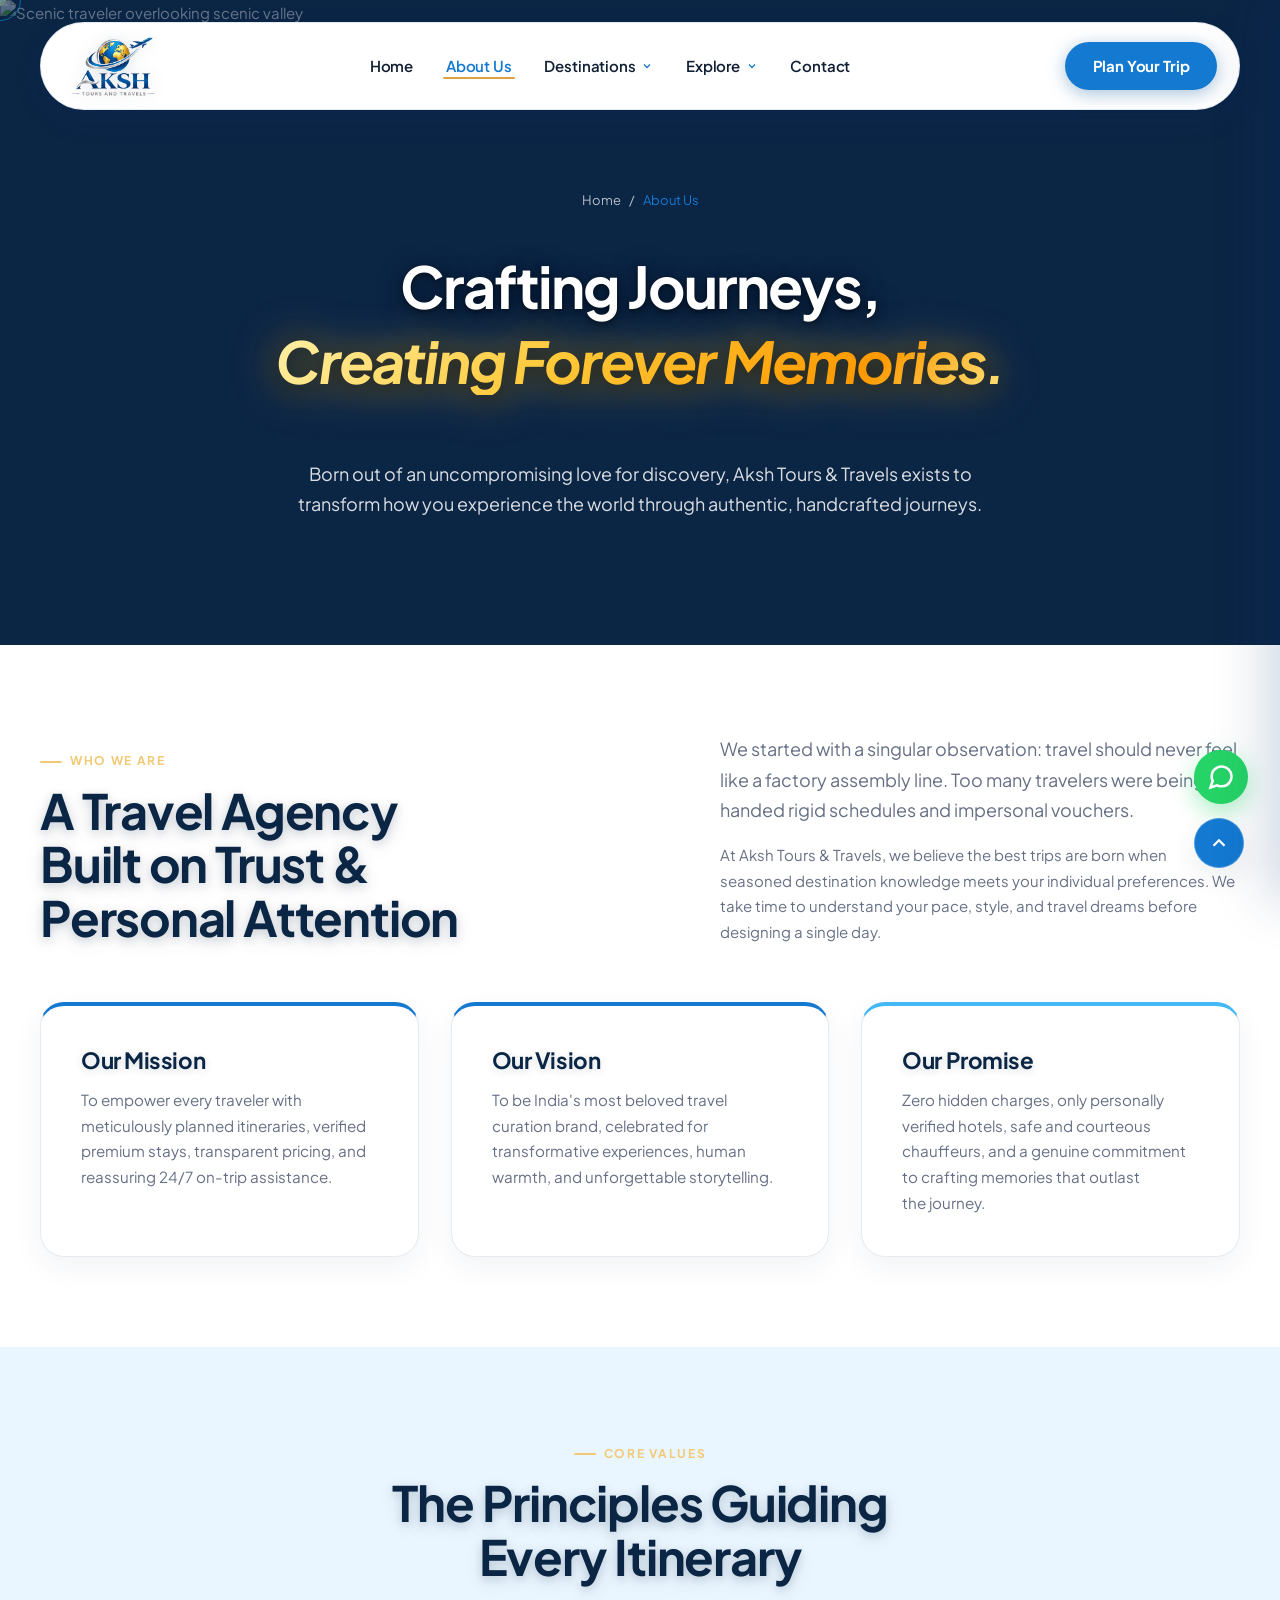
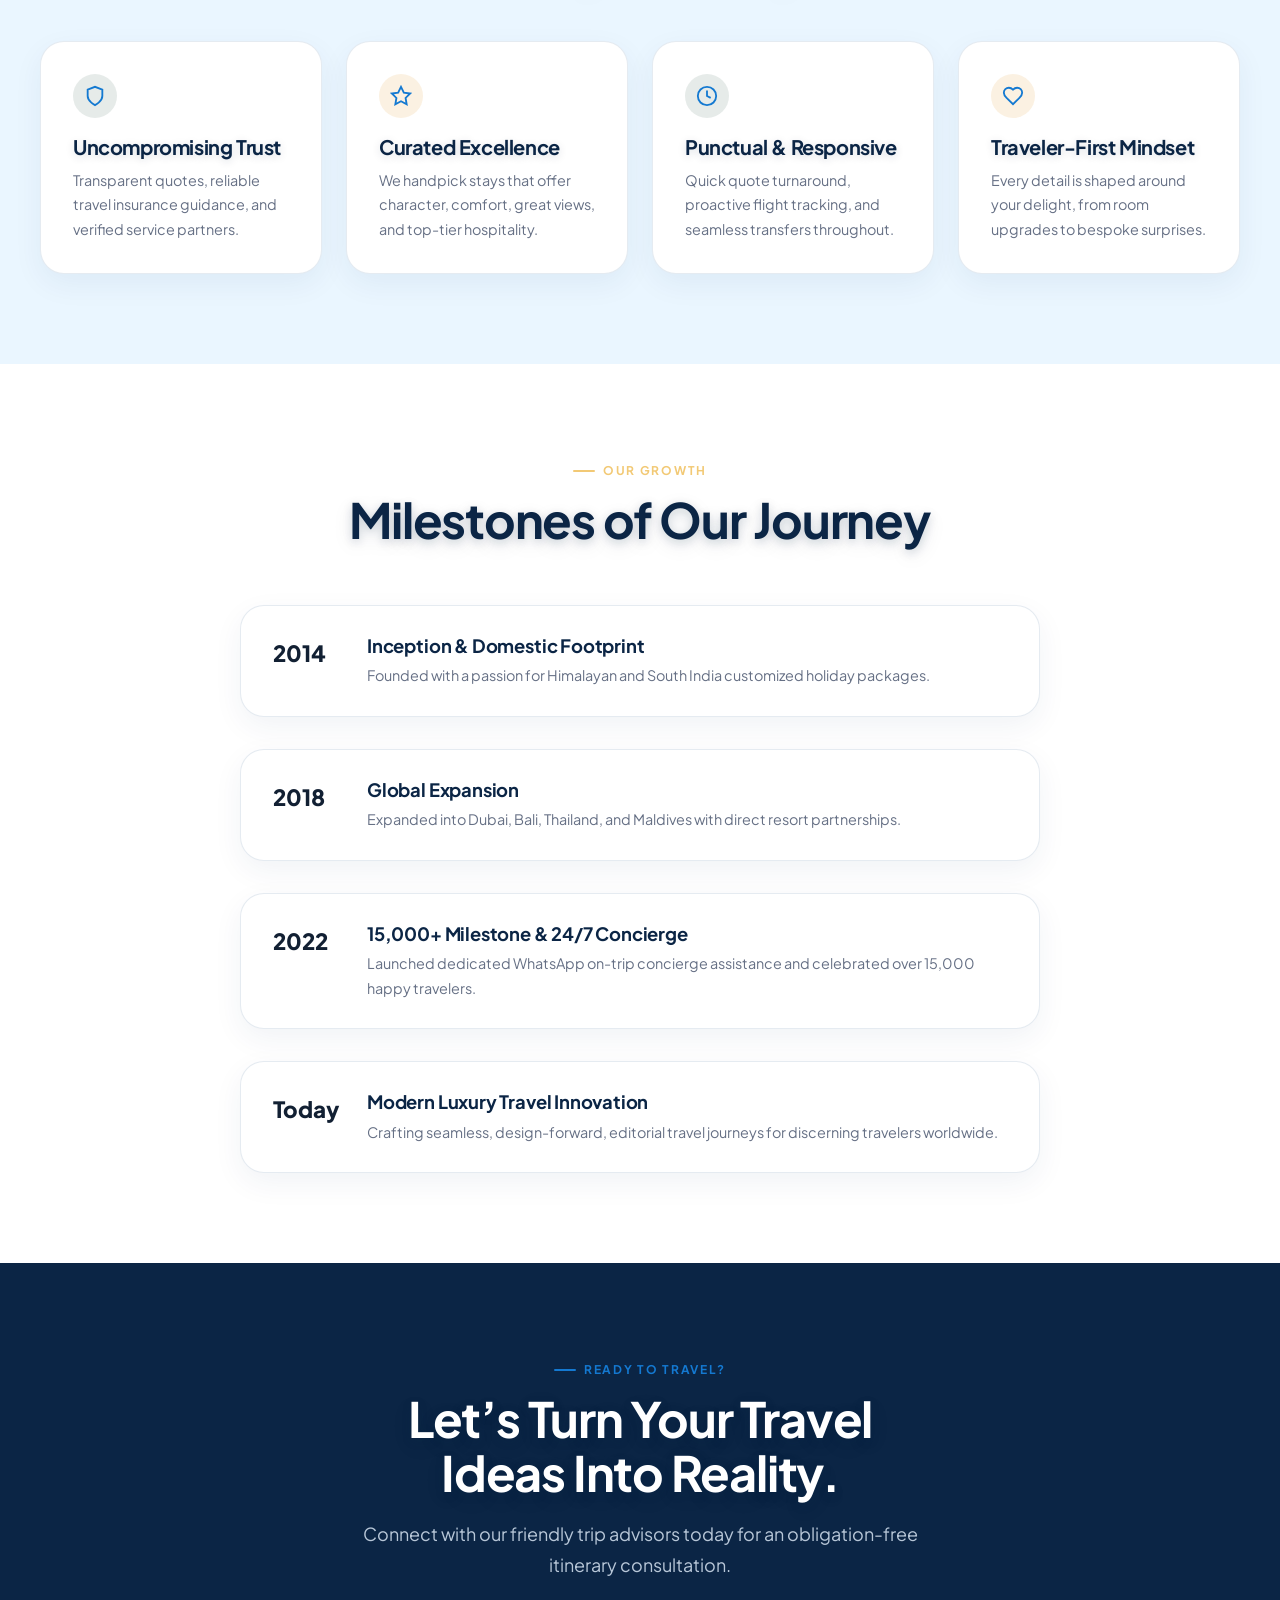
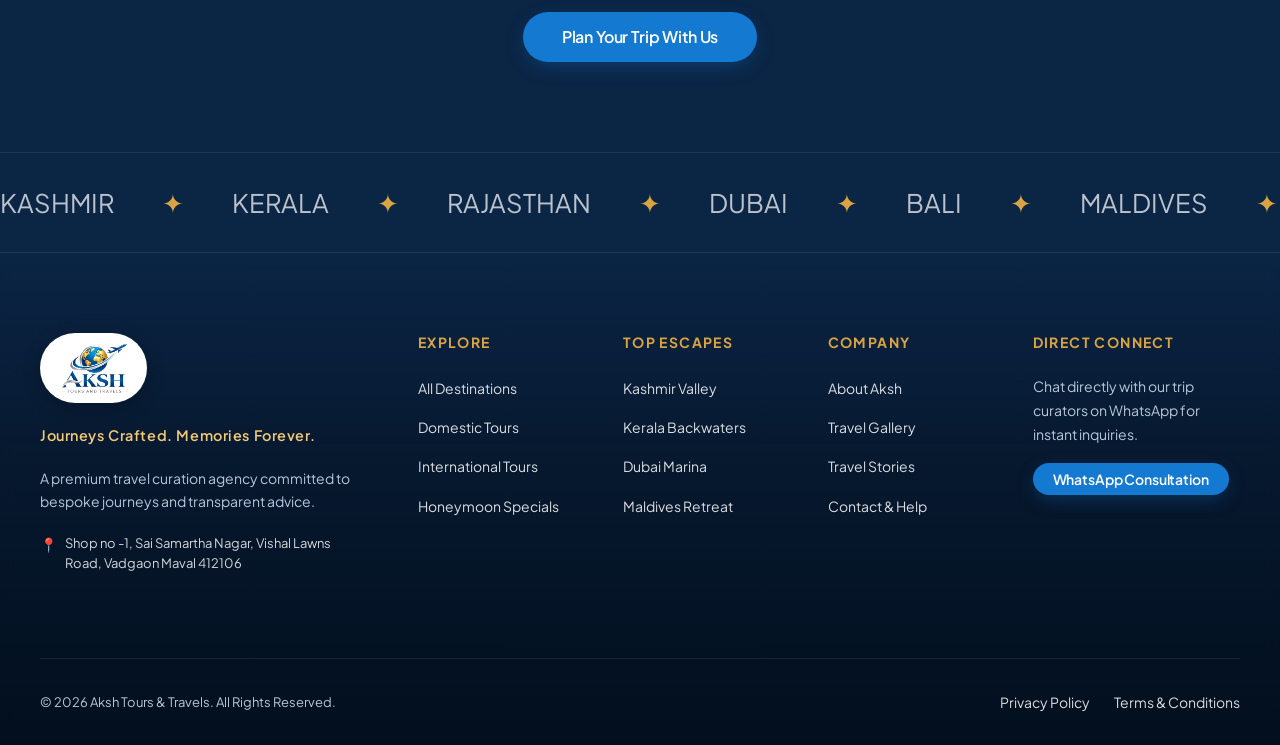
==== commit 5f42a3cf: "replace packages page with dedicated dubai tour page and add new css and js assets" ====
--- a/about.html
+++ b/about.html
@@ -56,7 +56,7 @@
             </div>
           </li>
 
-          <li><a href="packages.html" class="nav-link">Packages</a></li>
+
 
           <!-- Explore / Inspiration Dropdown -->
           <li class="nav-item-has-dropdown">
@@ -106,7 +106,7 @@
       <li><a href="destinations.html" class="mobile-nav-link">Destinations</a></li>
       <li><a href="domestic.html" class="mobile-nav-link">Domestic Tours</a></li>
       <li><a href="international.html" class="mobile-nav-link">International Tours</a></li>
-      <li><a href="packages.html" class="mobile-nav-link">Tour Packages</a></li>
+
       <li><a href="honeymoon.html" class="mobile-nav-link">Honeymoon Specials</a></li>
       <li><a href="gallery.html" class="mobile-nav-link">Travel Gallery</a></li>
       <li><a href="blog.html" class="mobile-nav-link">Travel Blog</a></li>
@@ -317,7 +317,7 @@
             <li><a href="destinations.html" class="footer-link">All Destinations</a></li>
             <li><a href="domestic.html" class="footer-link">Domestic Tours</a></li>
             <li><a href="international.html" class="footer-link">International Tours</a></li>
-            <li><a href="packages.html" class="footer-link">Tour Packages</a></li>
+            <li><a href="honeymoon.html" class="footer-link">Honeymoon Specials</a></li>
           </ul>
         </div>
 
@@ -326,7 +326,7 @@
           <ul class="footer-links">
             <li><a href="package-details.html?dest=kashmir" class="footer-link">Kashmir Valley</a></li>
             <li><a href="package-details.html?dest=kerala" class="footer-link">Kerala Backwaters</a></li>
-            <li><a href="package-details.html?dest=dubai" class="footer-link">Dubai Marina</a></li>
+            <li><a href="dubai-tour.html" class="footer-link">Dubai Marina</a></li>
             <li><a href="honeymoon.html" class="footer-link">Maldives Retreat</a></li>
           </ul>
         </div>
--- a/assets/css/style.css
+++ b/assets/css/style.css
@@ -328,11 +328,14 @@
   display: inline-block;
   margin-top: 0.35rem;
   font-style: italic;
-  font-weight: 600;
-  color: var(--color-gold-light);
-  background: var(--gradient-gold);
+  font-weight: 700;
+  color: #FFC837;
+  background: linear-gradient(135deg, #FFF1A8 0%, #FFC837 40%, #FF9900 80%, #FFE57F 100%);
   -webkit-background-clip: text;
   -webkit-text-fill-color: transparent;
+  background-clip: text;
+  text-shadow: none;
+  filter: drop-shadow(0 3px 12px rgba(0, 0, 0, 0.85)) drop-shadow(0 0 18px rgba(255, 200, 55, 0.5));
 }
 
 .hero-description {
@@ -1238,50 +1241,68 @@
 .experiences-glass-section {
   position: relative;
   overflow: hidden;
-  background: linear-gradient(180deg, #F6FAFD 0%, #EBF4FC 50%, #FAF6EE 100%);
-}
-
-.experiences-glass-section::before,
-.experiences-glass-section::after {
-  content: '';
+  background-color: #EBF4FC;
+}
+
+.experiences-bg {
   position: absolute;
-  border-radius: 50%;
-  pointer-events: none;
-  filter: blur(75px);
+  inset: 0;
   z-index: 0;
 }
 
-.experiences-glass-section::before {
-  top: 15%;
-  left: 3%;
-  width: 420px;
-  height: 420px;
-  background: radial-gradient(circle, rgba(66, 184, 245, 0.28) 0%, rgba(20, 121, 209, 0.08) 60%, transparent 80%);
-}
-
-.experiences-glass-section::after {
-  bottom: 12%;
-  right: 4%;
-  width: 460px;
-  height: 460px;
-  background: radial-gradient(circle, rgba(217, 164, 65, 0.22) 0%, rgba(242, 201, 117, 0.06) 60%, transparent 80%);
+.experiences-bg-img {
+  width: 100%;
+  height: 100%;
+  object-fit: cover;
+  object-position: center 35%;
+  filter: brightness(0.98) contrast(1.05) saturate(1.1);
+  transform: scale(1.0);
+  transition: transform 6s cubic-bezier(0.25, 1, 0.5, 1);
+}
+
+.experiences-glass-section:hover .experiences-bg-img {
+  transform: scale(1.03);
+}
+
+.experiences-overlay {
+  position: absolute;
+  inset: 0;
+  background: linear-gradient(
+    180deg,
+    rgba(255, 255, 255, 0.65) 0%,
+    rgba(255, 255, 255, 0.30) 35%,
+    rgba(240, 246, 252, 0.35) 65%,
+    rgba(255, 255, 255, 0.70) 100%
+  );
+  z-index: 1;
 }
 
 .experiences-glass-section .container {
   position: relative;
-  z-index: 1;
+  z-index: 2;
+}
+
+.experiences-glass-section .section-title {
+  color: #072244;
+  text-shadow: 0 2px 16px rgba(255, 255, 255, 0.95), 0 1px 4px rgba(255, 255, 255, 0.85);
+}
+
+.experiences-glass-section .lead-text {
+  color: #163252;
+  font-weight: 500;
+  text-shadow: 0 1px 12px rgba(255, 255, 255, 0.95);
 }
 
 .travel-style-glass-card {
-  background: linear-gradient(145deg, rgba(255, 255, 255, 0.75) 0%, rgba(255, 255, 255, 0.45) 100%);
-  backdrop-filter: blur(24px) saturate(190%);
-  -webkit-backdrop-filter: blur(24px) saturate(190%);
-  border: 1.5px solid rgba(255, 255, 255, 0.90);
+  background: rgba(255, 255, 255, 0.86);
+  backdrop-filter: blur(20px) saturate(190%);
+  -webkit-backdrop-filter: blur(20px) saturate(190%);
+  border: 1.5px solid rgba(255, 255, 255, 0.95);
   border-radius: var(--radius-xl);
   padding: 2.25rem 2rem;
   box-shadow: 
-    0 20px 40px -12px rgba(11, 37, 69, 0.08),
-    0 4px 14px rgba(11, 37, 69, 0.03),
+    0 20px 45px -12px rgba(11, 37, 69, 0.14),
+    0 4px 16px rgba(11, 37, 69, 0.05),
     inset 0 1.5px 1.5px 0 rgba(255, 255, 255, 1),
     inset 0 -1px 2px 0 rgba(20, 121, 209, 0.04);
   transition: all 0.4s cubic-bezier(0.16, 1, 0.3, 1);
@@ -1306,11 +1327,11 @@
 
 .travel-style-glass-card:hover {
   transform: translateY(-8px);
-  background: linear-gradient(145deg, rgba(255, 255, 255, 0.92) 0%, rgba(255, 255, 255, 0.65) 100%);
-  border-color: rgba(20, 121, 209, 0.35);
+  background: rgba(255, 255, 255, 0.96);
+  border-color: rgba(20, 121, 209, 0.45);
   box-shadow: 
-    0 28px 56px -12px rgba(11, 37, 69, 0.16),
-    0 0 28px rgba(20, 121, 209, 0.10),
+    0 30px 60px -12px rgba(11, 37, 69, 0.22),
+    0 0 28px rgba(20, 121, 209, 0.15),
     inset 0 2px 2px 0 rgba(255, 255, 255, 1);
 }
 
@@ -1435,6 +1456,275 @@
 }
 
 /* ==========================================================================
+   PREMIUM INTERNATIONAL TOURS SHOWCASE - DUBAI HERO BANNER
+   ========================================================================== */
+.intl-showcase-section {
+  background-color: var(--color-dark);
+  padding: 2.5rem 0 5.5rem;
+  position: relative;
+  overflow: hidden;
+  border-top: none;
+  border-bottom: none;
+  color: #FFFFFF;
+}
+
+.intl-showcase-section::before {
+  content: '';
+  position: absolute;
+  top: -150px;
+  right: -100px;
+  width: 500px;
+  height: 500px;
+  background: radial-gradient(circle, rgba(217, 164, 65, 0.08) 0%, rgba(20, 121, 209, 0.03) 50%, transparent 70%);
+  border-radius: 50%;
+  pointer-events: none;
+  filter: blur(40px);
+}
+
+.intl-showcase-section::after {
+  content: '';
+  position: absolute;
+  bottom: -150px;
+  left: -100px;
+  width: 550px;
+  height: 550px;
+  background: radial-gradient(circle, rgba(20, 121, 209, 0.08) 0%, rgba(217, 164, 65, 0.03) 50%, transparent 70%);
+  border-radius: 50%;
+  pointer-events: none;
+  filter: blur(50px);
+}
+
+.intl-showcase-header {
+  text-align: center;
+  max-width: 820px;
+  margin: 0 auto 2.5rem auto;
+  position: relative;
+  z-index: 2;
+}
+
+.intl-gold-label {
+  display: inline-flex;
+  align-items: center;
+  gap: 0.65rem;
+  font-family: var(--font-primary);
+  font-size: 12.5px;
+  font-weight: 800;
+  letter-spacing: 0.18em;
+  text-transform: uppercase;
+  color: var(--color-gold-light);
+  background: rgba(217, 164, 65, 0.12);
+  border: 1px solid rgba(217, 164, 65, 0.35);
+  padding: 0.4rem 1.15rem;
+  border-radius: var(--radius-pill);
+  margin-bottom: 0.85rem;
+  box-shadow: 0 4px 15px rgba(217, 164, 65, 0.12);
+}
+
+.intl-showcase-title {
+  font-family: var(--font-display);
+  font-size: clamp(2rem, 3.5vw, 3rem);
+  font-weight: 800;
+  color: #FFFFFF;
+  line-height: 1.18;
+  letter-spacing: -0.03em;
+  margin-bottom: 0;
+  text-shadow: 0 4px 20px rgba(0, 0, 0, 0.4);
+}
+
+.intl-showcase-title .gold-gradient-text {
+  background: linear-gradient(135deg, #F9E29D 0%, #D9A441 50%, #F5CE77 100%);
+  -webkit-background-clip: text;
+  -webkit-text-fill-color: transparent;
+  display: inline-block;
+}
+
+/* --------------------------------------------------------------------------
+   DUBAI PANORAMIC BACKGROUND HERO CARD
+   -------------------------------------------------------------------------- */
+.dubai-banner-card {
+  position: relative;
+  border-radius: 28px;
+  overflow: hidden;
+  min-height: clamp(380px, 48vh, 500px);
+  border: 1px solid rgba(217, 164, 65, 0.35);
+  box-shadow: 0 25px 65px rgba(0, 0, 0, 0.45), 0 0 35px rgba(217, 164, 65, 0.12);
+  display: flex;
+  align-items: center;
+  justify-content: center;
+  text-align: center;
+  z-index: 2;
+  transition: transform 0.45s cubic-bezier(0.16, 1, 0.3, 1), border-color 0.45s ease, box-shadow 0.45s ease;
+}
+
+.dubai-banner-card:hover {
+  transform: translateY(-4px);
+  border-color: rgba(217, 164, 65, 0.65);
+  box-shadow: 0 30px 75px rgba(0, 0, 0, 0.55), 0 0 45px rgba(217, 164, 65, 0.2);
+}
+
+.dubai-banner-bg {
+  position: absolute;
+  inset: 0;
+  width: 100%;
+  height: 100%;
+  object-fit: cover;
+  transition: transform 0.8s cubic-bezier(0.16, 1, 0.3, 1);
+  z-index: 1;
+}
+
+.dubai-banner-card:hover .dubai-banner-bg {
+  transform: scale(1.04);
+}
+
+.dubai-banner-overlay {
+  position: absolute;
+  inset: 0;
+  background: linear-gradient(
+    180deg,
+    rgba(8, 26, 51, 0.35) 0%,
+    rgba(8, 26, 51, 0.65) 50%,
+    rgba(5, 18, 36, 0.92) 100%
+  );
+  z-index: 2;
+}
+
+.dubai-banner-inner {
+  position: relative;
+  z-index: 3;
+  padding: 3.5rem 2rem;
+  max-width: 820px;
+  display: flex;
+  flex-direction: column;
+  align-items: center;
+  justify-content: center;
+}
+
+.dubai-banner-eyebrow {
+  display: inline-flex;
+  align-items: center;
+  gap: 0.5rem;
+  color: #F9E29D;
+  font-family: var(--font-primary);
+  font-size: 12px;
+  font-weight: 800;
+  letter-spacing: 0.14em;
+  text-transform: uppercase;
+  margin-bottom: 1.15rem;
+  background: rgba(11, 37, 69, 0.8);
+  backdrop-filter: blur(10px);
+  -webkit-backdrop-filter: blur(10px);
+  border: 1px solid rgba(217, 164, 65, 0.4);
+  padding: 0.45rem 1.25rem;
+  border-radius: var(--radius-pill);
+  box-shadow: 0 4px 20px rgba(0, 0, 0, 0.3);
+}
+
+.dubai-banner-heading {
+  font-family: var(--font-display);
+  font-size: clamp(2rem, 4vw, 3.35rem);
+  font-weight: 800;
+  color: #FFFFFF;
+  line-height: 1.18;
+  letter-spacing: -0.025em;
+  margin-bottom: 2rem;
+  text-shadow: 0 4px 25px rgba(0, 0, 0, 0.65);
+}
+
+.dubai-banner-actions {
+  display: flex;
+  align-items: center;
+  justify-content: center;
+  gap: 1rem;
+  flex-wrap: wrap;
+}
+
+.btn-dubai-gold {
+  background: linear-gradient(135deg, #D9A441 0%, #F2C975 100%);
+  color: #0B2545;
+  font-family: var(--font-primary);
+  font-size: 14.5px;
+  font-weight: 700;
+  padding: 0.85rem 2rem;
+  border-radius: var(--radius-pill);
+  display: inline-flex;
+  align-items: center;
+  gap: 0.55rem;
+  text-decoration: none;
+  transition: all 0.35s ease;
+  box-shadow: 0 6px 22px rgba(217, 164, 65, 0.4);
+}
+
+.btn-dubai-gold:hover {
+  background: linear-gradient(135deg, #F2C975 0%, #FFFFFF 100%);
+  color: #0B2545;
+  transform: translateY(-2px);
+  box-shadow: 0 10px 28px rgba(217, 164, 65, 0.5);
+}
+
+.btn-dubai-outline {
+  background: rgba(255, 255, 255, 0.1);
+  backdrop-filter: blur(8px);
+  -webkit-backdrop-filter: blur(8px);
+  color: #FFFFFF;
+  font-family: var(--font-primary);
+  font-size: 14.5px;
+  font-weight: 600;
+  padding: 0.85rem 1.8rem;
+  border-radius: var(--radius-pill);
+  border: 1.5px solid rgba(255, 255, 255, 0.35);
+  display: inline-flex;
+  align-items: center;
+  gap: 0.55rem;
+  text-decoration: none;
+  transition: all 0.35s ease;
+}
+
+.btn-dubai-outline:hover {
+  background: rgba(255, 255, 255, 0.2);
+  border-color: #F9E29D;
+  color: #F9E29D;
+  transform: translateY(-2px);
+}
+
+/* --------------------------------------------------------------------------
+   RESPONSIVE STYLES
+   -------------------------------------------------------------------------- */
+@media (max-width: 991px) {
+  .intl-showcase-section {
+    padding: 4.5rem 0 4rem;
+  }
+  .dubai-banner-card {
+    min-height: 360px;
+  }
+  .dubai-banner-inner {
+    padding: 2.5rem 1.5rem;
+  }
+}
+
+@media (max-width: 680px) {
+  .intl-showcase-section {
+    padding: 3.5rem 0 3rem;
+  }
+  .dubai-banner-card {
+    min-height: 320px;
+    border-radius: 20px;
+  }
+  .dubai-banner-inner {
+    padding: 2rem 1.25rem;
+  }
+  .dubai-banner-actions {
+    flex-direction: column;
+    width: 100%;
+    gap: 0.75rem;
+  }
+  .dubai-banner-actions a {
+    width: 100%;
+    justify-content: center;
+    text-align: center;
+  }
+}
+
+/* ==========================================================================
    WHY US (AKSH ADVANTAGE) GLASSO-MORPHIC DARK SECTION WITH BG IMAGE
    ========================================================================== */
 .why-us-section {
@@ -1769,7 +2059,8 @@
   display: inline-block;
   font-style: normal;
   font-weight: 300;
-  color: var(--color-gold-light);
+  color: #FFC837;
+  text-shadow: 0 0 10px rgba(255, 200, 55, 0.7);
   animation: cursorBlink 0.85s infinite ease-in-out;
   margin-left: 2px;
   opacity: 1;
@@ -2810,7 +3101,7 @@
 .intro-grid {
   display: grid;
   grid-template-columns: 1fr 1fr;
-  gap: clamp(2rem, 5vw, 4.5rem);
+  gap: clamp(2rem, 4.5vw, 4rem);
   align-items: stretch;
 }
 
@@ -2819,6 +3110,7 @@
   border-radius: var(--radius-2xl);
   overflow: visible;
   height: 100%;
+  min-height: 0;
   display: flex;
   flex-direction: column;
 }
@@ -2828,15 +3120,18 @@
   border-radius: var(--radius-2xl);
   overflow: hidden;
   box-shadow: var(--shadow-lg);
-  height: 100%;
-  width: 100%;
-  flex: 1;
-}
-
-.intro-main-img {
   width: 100%;
   height: 100%;
-  min-height: 100%;
+  min-height: 0;
+  flex: 1;
+}
+
+.intro-main-img {
+  position: absolute;
+  top: 0;
+  left: 0;
+  width: 100%;
+  height: 100%;
   object-fit: cover;
   display: block;
   transition: transform var(--transition-slow);
@@ -2899,19 +3194,46 @@
   height: 100%;
 }
 
+.intro-content .eyebrow {
+  font-size: 0.8rem;
+  letter-spacing: 0.08em;
+  margin-bottom: 0.5rem;
+}
+
+.intro-content .section-title {
+  font-size: clamp(1.6rem, 2.1vw, 2.1rem);
+  line-height: 1.22;
+  margin-bottom: 0.9rem;
+}
+
+.intro-content .lead-text {
+  font-size: clamp(0.92rem, 0.95vw, 0.98rem);
+  line-height: 1.6;
+  color: var(--color-text-secondary);
+  margin-bottom: 0.65rem;
+}
+
+.intro-content .intro-subtext,
+.intro-content p:not(.lead-text) {
+  font-size: 0.88rem;
+  color: var(--color-text-muted);
+  line-height: 1.6;
+  margin-bottom: 0;
+}
+
 .intro-features-list {
   display: grid;
   grid-template-columns: repeat(2, 1fr);
-  gap: 1rem;
-  margin: 1.75rem 0 2rem;
+  gap: 0.65rem 1.25rem;
+  margin: 1.2rem 0 1.5rem;
 }
 
 .intro-feature-item {
   display: flex;
   align-items: center;
-  gap: 0.65rem;
-  font-family: var(--font-primary);
-  font-size: 15px;
+  gap: 0.55rem;
+  font-family: var(--font-primary);
+  font-size: 13.5px;
   font-weight: 600;
   color: var(--color-primary-dark);
 }
@@ -2919,39 +3241,41 @@
 .intro-feature-item svg {
   color: var(--color-secondary);
   flex-shrink: 0;
+  width: 16px;
+  height: 16px;
 }
 
 .intro-cta-group {
   display: flex;
   align-items: center;
-  gap: 1.15rem;
+  gap: 0.85rem;
   flex-wrap: wrap;
-  margin-top: 0.5rem;
+  margin-top: 0.25rem;
 }
 
 .intro-cta-group .btn {
-  min-height: 52px;
-  padding: 0.95rem 2.2rem;
-  font-size: 0.96rem;
+  min-height: 44px;
+  padding: 0.65rem 1.6rem;
+  font-size: 0.88rem;
   font-weight: 600;
   border-radius: var(--radius-pill);
   display: inline-flex;
   align-items: center;
   justify-content: center;
-  gap: 0.75rem;
+  gap: 0.6rem;
   transition: all var(--transition-smooth);
 }
 
 .intro-cta-group .btn-emerald {
   background: var(--color-primary);
   color: #FFFFFF;
-  box-shadow: 0 6px 20px -4px rgba(20, 121, 209, 0.35);
+  box-shadow: 0 4px 16px -3px rgba(20, 121, 209, 0.35);
 }
 
 .intro-cta-group .btn-emerald:hover {
   background: var(--color-primary-dark);
   transform: translateY(-2px);
-  box-shadow: 0 10px 26px -4px rgba(11, 37, 69, 0.40);
+  box-shadow: 0 8px 22px -3px rgba(11, 37, 69, 0.38);
   color: #FFFFFF;
 }
 
@@ -2965,16 +3289,17 @@
   background: var(--color-primary);
   color: #FFFFFF;
   transform: translateY(-2px);
-  box-shadow: 0 8px 22px -4px rgba(20, 121, 209, 0.30);
+  box-shadow: 0 6px 18px -3px rgba(20, 121, 209, 0.28);
 }
 
 @media (max-width: 991px) {
   .intro-grid {
     grid-template-columns: 1fr;
-    gap: 3rem;
+    gap: 2.5rem;
   }
   .intro-main-img-box {
-    min-height: 380px;
+    min-height: 360px;
+    height: 360px;
   }
   .intro-floating-badge {
     bottom: 16px;
@@ -2983,119 +3308,15 @@
 }
 
 @media (max-width: 576px) {
+  .intro-main-img-box {
+    min-height: 280px;
+    height: 280px;
+  }
   .intro-features-list {
     grid-template-columns: 1fr;
   }
 }
 
-/* --------------------------------------------------------------------------
-   20. EXPERT CTA BANNER (BEFORE FOOTER)
-   -------------------------------------------------------------------------- */
-.expert-cta-section {
-  padding: 2.5rem 0 4.5rem;
-}
-
-.expert-cta-banner {
-  position: relative;
-  border-radius: var(--radius-2xl);
-  overflow: hidden;
-  padding: clamp(2.5rem, 4.5vw, 3.75rem) clamp(2rem, 5vw, 4.25rem);
-  display: flex;
-  align-items: center;
-  justify-content: space-between;
-  gap: 2.5rem;
-  box-shadow: var(--shadow-lg);
-}
-
-.expert-cta-bg {
-  position: absolute;
-  inset: 0;
-  width: 100%;
-  height: 100%;
-  object-fit: cover;
-  z-index: 1;
-  transition: transform 0.8s cubic-bezier(0.16, 1, 0.3, 1);
-}
-
-.expert-cta-banner:hover .expert-cta-bg {
-  transform: scale(1.03);
-}
-
-.expert-cta-overlay {
-  position: absolute;
-  inset: 0;
-  background: linear-gradient(90deg, rgba(3, 31, 67, 0.92) 0%, rgba(5, 51, 110, 0.82) 50%, rgba(3, 31, 67, 0.65) 100%);
-  z-index: 2;
-}
-
-.expert-cta-content {
-  position: relative;
-  z-index: 3;
-  max-width: 720px;
-}
-
-.expert-cta-title {
-  font-family: var(--font-display);
-  font-size: clamp(1.6rem, 3.2vw, 2.35rem);
-  font-weight: 600;
-  color: #FFFFFF;
-  margin-bottom: 0.65rem;
-  line-height: 1.25;
-  text-wrap: balance;
-}
-
-.expert-cta-subtitle {
-  font-family: var(--font-primary);
-  font-size: clamp(0.95rem, 1.4vw, 1.08rem);
-  color: rgba(255, 255, 255, 0.92);
-  margin: 0;
-  line-height: 1.6;
-  text-wrap: pretty;
-}
-
-.expert-cta-action {
-  position: relative;
-  z-index: 3;
-  flex-shrink: 0;
-}
-
-.expert-cta-btn {
-  display: inline-flex;
-  align-items: center;
-  justify-content: center;
-  background: var(--color-gold);
-  color: var(--color-dark);
-  font-family: var(--font-primary);
-  font-size: 15px;
-  font-weight: 800;
-  text-transform: uppercase;
-  letter-spacing: 0.08em;
-  padding: 1.05rem 2.4rem;
-  border-radius: var(--radius-md);
-  box-shadow: 0 10px 25px rgba(218, 162, 39, 0.35);
-  transition: all var(--transition-fast);
-  text-decoration: none;
-  border: 1px solid rgba(255, 255, 255, 0.2);
-}
-
-.expert-cta-btn:hover {
-  background: var(--color-gold-light);
-  transform: translateY(-3px) scale(1.02);
-  box-shadow: 0 15px 30px rgba(218, 162, 39, 0.55);
-  color: var(--color-dark);
-}
-
-@media (max-width: 991px) {
-  .expert-cta-banner {
-    flex-direction: column;
-    align-items: flex-start;
-    gap: 1.75rem;
-    padding: 2.5rem 2rem;
-  }
-  .expert-cta-overlay {
-    background: linear-gradient(180deg, rgba(3, 31, 67, 0.95) 0%, rgba(5, 51, 110, 0.85) 100%);
-  }
-}
 
 /* --------------------------------------------------------------------------
    21. EDITORIAL ARTICLE TYPOGRAPHY
@@ -3152,5 +3373,258 @@
   border-radius: 0 var(--radius-md) var(--radius-md) 0;
 }
 
-
-
+/* ==========================================================================
+   22. CLIENT MOMENTS & MEMORIES GALLERY SECTION (PURE IMAGE GALLERY)
+   ========================================================================== */
+.client-gallery-section {
+  position: relative;
+  background: linear-gradient(180deg, #F8FAFD 0%, #EEF6FC 50%, #FAF6EE 100%);
+  overflow: hidden;
+  padding-top: 1.5rem;
+  padding-bottom: clamp(3rem, 5vw, 4.5rem);
+}
+
+.client-gallery-section .section-header {
+  margin-bottom: 2rem;
+}
+
+#trip-planner {
+  padding-bottom: 1.5rem;
+}
+
+.client-gallery-grid {
+  display: grid;
+  grid-template-columns: repeat(4, 1fr);
+  gap: 1.5rem;
+}
+
+.client-gallery-card {
+  position: relative;
+  border-radius: var(--radius-xl);
+  overflow: hidden;
+  height: 280px;
+  background-color: var(--color-surface-blue);
+  box-shadow: 0 10px 28px rgba(11, 37, 69, 0.08);
+  border: 1px solid rgba(11, 37, 69, 0.06);
+  transition: transform 0.4s cubic-bezier(0.16, 1, 0.3, 1), box-shadow 0.4s ease, border-color 0.4s ease;
+  cursor: pointer;
+}
+
+.client-gallery-card:hover {
+  transform: translateY(-8px);
+  box-shadow: 0 24px 48px -10px rgba(11, 37, 69, 0.20);
+  border-color: rgba(20, 121, 209, 0.40);
+}
+
+.client-gallery-card img {
+  width: 100%;
+  height: 100%;
+  object-fit: cover;
+  display: block;
+  transition: transform 0.6s cubic-bezier(0.25, 1, 0.5, 1);
+}
+
+.client-gallery-card:hover img {
+  transform: scale(1.08);
+}
+
+/* ==========================================================================
+   22. INQUIRY POPUP MODAL (CONTACT FORM POPUP)
+   ========================================================================== */
+.inquiry-modal {
+  position: fixed;
+  inset: 0;
+  z-index: 10000;
+  display: flex;
+  align-items: center;
+  justify-content: center;
+  padding: 1.5rem;
+  opacity: 0;
+  visibility: hidden;
+  transition: opacity 0.35s cubic-bezier(0.16, 1, 0.3, 1), visibility 0.35s cubic-bezier(0.16, 1, 0.3, 1);
+  overflow-y: auto;
+}
+
+.inquiry-modal.is-open {
+  opacity: 1;
+  visibility: visible;
+}
+
+.inquiry-modal-backdrop {
+  position: fixed;
+  inset: 0;
+  background: rgba(3, 21, 48, 0.82);
+  backdrop-filter: blur(12px);
+  -webkit-backdrop-filter: blur(12px);
+  z-index: 1;
+}
+
+.inquiry-modal-container {
+  position: relative;
+  z-index: 2;
+  width: 100%;
+  max-width: 680px;
+  margin: auto;
+}
+
+.inquiry-modal-card {
+  position: relative;
+  background: #FFFFFF;
+  border-radius: var(--radius-2xl);
+  padding: clamp(2rem, 4vw, 2.75rem);
+  box-shadow: 0 30px 80px rgba(0, 0, 0, 0.45), 0 0 0 1px rgba(217, 164, 65, 0.25);
+  transform: scale(0.94) translateY(20px);
+  transition: transform 0.4s cubic-bezier(0.16, 1, 0.3, 1);
+}
+
+.inquiry-modal.is-open .inquiry-modal-card {
+  transform: scale(1) translateY(0);
+}
+
+.inquiry-modal-close {
+  position: absolute;
+  top: 1.25rem;
+  right: 1.25rem;
+  width: 42px;
+  height: 42px;
+  border-radius: 50%;
+  background: var(--color-surface-blue);
+  border: 1px solid rgba(11, 37, 69, 0.12);
+  color: var(--color-text-main);
+  display: flex;
+  align-items: center;
+  justify-content: center;
+  cursor: pointer;
+  transition: all 0.25s ease;
+  z-index: 10;
+}
+
+.inquiry-modal-close:hover {
+  background: var(--color-dark);
+  color: var(--color-gold);
+  border-color: var(--color-gold);
+  transform: rotate(90deg) scale(1.05);
+}
+
+.inquiry-modal-header {
+  text-align: center;
+  margin-bottom: 1.75rem;
+  padding-right: 1.5rem;
+  padding-left: 1.5rem;
+}
+
+.inquiry-badge {
+  display: inline-flex;
+  align-items: center;
+  gap: 0.5rem;
+  font-family: var(--font-primary);
+  font-size: 11px;
+  font-weight: 800;
+  letter-spacing: 0.16em;
+  text-transform: uppercase;
+  color: var(--color-gold-dark, #B38217);
+  background: rgba(217, 164, 65, 0.12);
+  border: 1px solid rgba(217, 164, 65, 0.3);
+  padding: 0.3rem 0.9rem;
+  border-radius: var(--radius-pill);
+  margin-bottom: 0.65rem;
+}
+
+.inquiry-modal-title {
+  font-family: var(--font-display);
+  font-size: clamp(1.5rem, 2.8vw, 2.1rem);
+  font-weight: 700;
+  color: var(--color-dark);
+  margin-bottom: 0.4rem;
+  line-height: 1.2;
+}
+
+.inquiry-modal-subtitle {
+  font-family: var(--font-primary);
+  font-size: 0.92rem;
+  color: var(--color-text-muted);
+  margin: 0;
+  line-height: 1.5;
+}
+
+.inquiry-form-grid {
+  display: grid;
+  grid-template-columns: 1fr 1fr;
+  gap: 1rem 1.25rem;
+}
+
+.inquiry-modal-form .form-group {
+  display: flex;
+  flex-direction: column;
+}
+
+.inquiry-modal-form .form-label {
+  font-family: var(--font-primary);
+  font-size: 0.84rem;
+  font-weight: 700;
+  color: var(--color-text-main);
+  margin-bottom: 0.35rem;
+}
+
+.inquiry-modal-form .form-control {
+  font-family: var(--font-primary);
+  font-size: 0.92rem;
+  padding: 0.75rem 1rem;
+  border-radius: var(--radius-md);
+  border: 1.5px solid rgba(11, 37, 69, 0.14);
+  background: #F8FAFC;
+  color: var(--color-text-main);
+  transition: all 0.25s ease;
+  width: 100%;
+}
+
+.inquiry-modal-form .form-control:focus {
+  outline: none;
+  background: #FFFFFF;
+  border-color: var(--color-primary);
+  box-shadow: 0 0 0 3px rgba(20, 121, 209, 0.15);
+}
+
+.inquiry-modal-footer {
+  margin-top: 1.5rem;
+  text-align: center;
+}
+
+.inquiry-submit-btn {
+  width: 100%;
+  padding: 0.95rem 1.5rem;
+  font-size: 1rem;
+  font-weight: 700;
+  display: inline-flex;
+  align-items: center;
+  justify-content: center;
+  gap: 0.65rem;
+  box-shadow: 0 10px 25px rgba(20, 121, 209, 0.3);
+}
+
+.inquiry-privacy-note {
+  font-family: var(--font-primary);
+  font-size: 0.76rem;
+  color: var(--color-text-muted);
+  margin-top: 0.75rem;
+  margin-bottom: 0;
+}
+
+@media (max-width: 640px) {
+  .inquiry-form-grid {
+    grid-template-columns: 1fr;
+    gap: 0.85rem;
+  }
+  .inquiry-modal-card {
+    padding: 1.75rem 1.25rem 1.5rem;
+  }
+  .inquiry-modal-close {
+    top: 0.75rem;
+    right: 0.75rem;
+    width: 36px;
+    height: 36px;
+  }
+}
+
+
+
--- a/assets/css/responsive.css
+++ b/assets/css/responsive.css
@@ -154,6 +154,28 @@
   .contact-grid {
     grid-template-columns: 1fr;
     gap: 2.5rem;
+  }
+
+  .client-gallery-grid {
+    grid-template-columns: repeat(2, 1fr);
+    gap: 1.25rem;
+  }
+
+  .gallery-showcase-banner {
+    flex-direction: column;
+    align-items: flex-start;
+    padding: 2rem 1.5rem;
+    gap: 1.5rem;
+  }
+
+  .gallery-showcase-actions {
+    width: 100%;
+    flex-direction: column;
+    gap: 0.75rem;
+  }
+
+  .gallery-showcase-actions .btn {
+    width: 100%;
   }
 }
 
@@ -295,28 +317,62 @@
     margin-bottom: 0.85rem;
   }
   
-  /* Horizontal scroll section converted for touch mobile */
+  /* Horizontal scroll section for mobile & tablet */
+  .horizontal-scroll-section {
+    min-height: 100vh;
+    padding: 2rem 0;
+    display: flex;
+    flex-direction: column;
+    justify-content: center;
+    overflow: hidden;
+  }
+
+  .horizontal-scroll-header {
+    margin-bottom: 1.25rem;
+    padding: 0 1rem;
+  }
+
   .horizontal-track-wrapper {
     height: auto;
-    overflow-x: auto;
-    -webkit-overflow-scrolling: touch;
-    padding: 1.5rem 0;
+    width: 100%;
+    overflow: hidden;
+    padding: 0.5rem 0;
+    display: flex;
+    align-items: center;
   }
   
   .horizontal-track {
     padding: 0 1rem;
     gap: 1.25rem;
+    width: max-content;
+    will-change: transform;
   }
   
   .horizontal-card {
-    width: 280px;
-    height: 420px;
+    width: min(84vw, 320px);
+    height: clamp(380px, 54vh, 460px);
+    min-width: unset;
+    flex-shrink: 0;
+  }
+
+  .horizontal-card .card-overlay {
+    padding: 1.5rem 1.25rem;
+  }
+
+  .horizontal-card .card-overlay h3 {
+    font-size: 1.35rem;
+    margin: 0.35rem 0;
   }
   
   /* Stats Grid */
   .stats-grid {
     grid-template-columns: 1fr 1fr;
     gap: 2rem 1rem;
+  }
+  
+  .client-gallery-grid {
+    grid-template-columns: 1fr;
+    gap: 1.25rem;
   }
   
   .stat-number {
